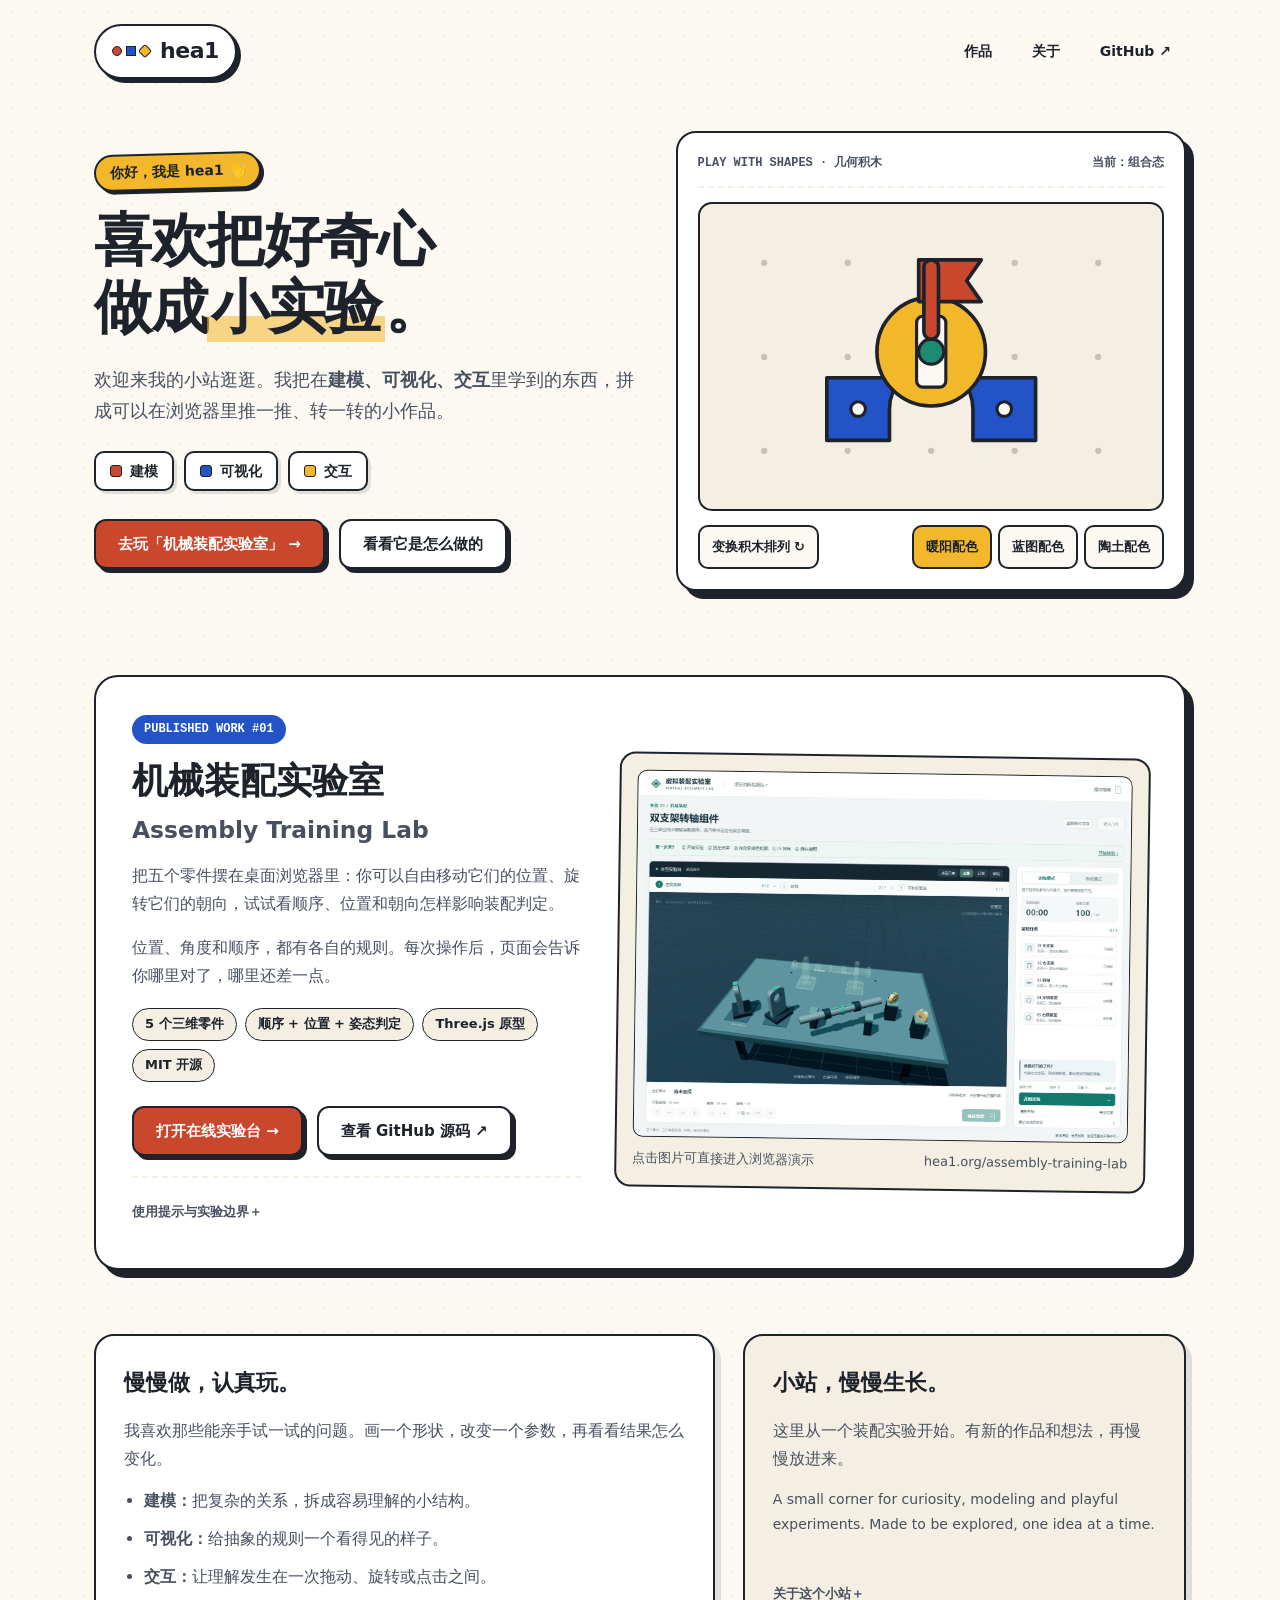
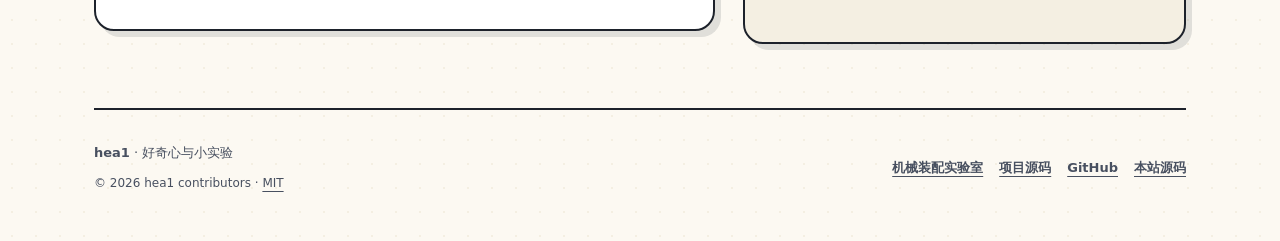
==== index.html @ 848330bf "Adopt selected creator-style personal homepage" ====
<!doctype html>
<html lang="zh-CN">
<head>
  <meta charset="utf-8">
  <meta name="viewport" content="width=device-width, initial-scale=1">
  <title>hea1 · 好奇心与小实验</title>
  <meta name="description" content="你好，我是 hea1。喜欢把好奇心做成小实验。关于建模、可视化与交互的个人主页。">
  <link rel="canonical" href="https://hea1.org/">
  <link rel="icon" href="./favicon.svg" type="image/svg+xml">
  <meta name="theme-color" content="#fcf9f2">
  <meta name="referrer" content="strict-origin-when-cross-origin">
  <meta property="og:type" content="website">
  <meta property="og:locale" content="zh_CN">
  <meta property="og:site_name" content="hea1">
  <meta property="og:title" content="hea1 · 好奇心与小实验">
  <meta property="og:description" content="你好，我是 hea1。把关于建模、可视化与交互的好奇，做成可以动手玩的小实验。">
  <meta property="og:url" content="https://hea1.org/">
  <meta property="og:image" content="https://hea1.org/assets/share.png">
  <meta property="og:image:width" content="1200">
  <meta property="og:image:height" content="630">
  <meta property="og:image:alt" content="hea1个人主页：好奇心与小实验，配彩色几何积木图形">
  <meta name="twitter:card" content="summary_large_image">
  <link rel="stylesheet" href="./styles.css">
</head>
<body data-palette="warm" id="top">
  <a class="skip-link" href="#main-content">跳至主要内容</a>

<div class="canvas-wrap">
    <header class="play-header">
      <a href="#top" class="logo-pill" aria-label="hea1，返回顶部">
        <span class="logo-shapes" aria-hidden="true">
          <span class="shape-dot"></span>
          <span class="shape-sq"></span>
          <span class="shape-tri"></span>
        </span>
        <span>hea1</span>
      </a>
      <nav class="play-nav" aria-label="主导航">
        <a href="#projects">作品</a>
        <a href="#about">关于</a>
        <a href="https://github.com/TH0RGOODMAN" rel="noopener">GitHub ↗</a>
      </nav>
    </header>

    <main id="main-content">
      <section class="hero-studio" aria-labelledby="hero-heading">
        <div class="hero-pitch">
          <span class="greeting-sticker">你好，我是 hea1 <span aria-hidden="true">👋</span></span>
          <h1 id="hero-heading">
            喜欢把好奇心<br>
            做成<span class="underline-wave">小实验</span>。
          </h1>
          <p>
            欢迎来我的小站逛逛。我把在<strong>建模、可视化、交互</strong>里学到的东西，拼成可以在浏览器里推一推、转一转的小作品。
          </p>

          <div class="pillar-tags" aria-label="关注的三个方向">
            <span class="pillar-tag">
              <span class="pillar-swatch" style="background: var(--coral);"></span>建模
            </span>
            <span class="pillar-tag">
              <span class="pillar-swatch" style="background: var(--cobalt);"></span>可视化
            </span>
            <span class="pillar-tag">
              <span class="pillar-swatch" style="background: var(--sun);"></span>交互
            </span>
          </div>

          <div class="cta-group">
            <a class="btn-play" href="https://hea1.org/assembly-training-lab/" rel="noopener">去玩「机械装配实验室」 →</a>
            <a class="btn-play secondary" href="#projects">看看它是怎么做的</a>
          </div>
        </div>
        <div class="toyboard" id="geo-toyboard" data-pose="assembled">
          <div class="toyboard-header">
            <span class="toyboard-title">PLAY WITH SHAPES · 几何积木</span>
            <span class="toyboard-title" id="pose-caption" role="status" aria-live="polite" aria-atomic="true">当前：组合态</span>
          </div>

          <div class="toyboard-stage">
            <svg viewBox="0 0 420 270" role="img" aria-labelledby="toy-title toy-desc">
              <title id="toy-title">hea1 几何造物积木插画</title>
              <desc id="toy-desc">由拱形底座、圆盘和定位销组成的彩色几何插画。下方控件可切换排列与配色。</desc>
              <g fill="#c9c2b2">
                <circle cx="50" cy="45" r="3"/><circle cx="130" cy="45" r="3"/><circle cx="210" cy="45" r="3"/><circle cx="290" cy="45" r="3"/><circle cx="370" cy="45" r="3"/>
                <circle cx="50" cy="135" r="3"/><circle cx="130" cy="135" r="3"/><circle cx="290" cy="135" r="3"/><circle cx="370" cy="135" r="3"/>
                <circle cx="50" cy="225" r="3"/><circle cx="130" cy="225" r="3"/><circle cx="210" cy="225" r="3"/><circle cx="290" cy="225" r="3"/><circle cx="370" cy="225" r="3"/>
              </g>
              <g id="piece-arch" class="geo-piece">
                <path d="M110 155 H310 V215 H250 V185 A40 40 0 0 0 170 185 V215 H110 Z" class="base-fill outline" stroke="#1d222b" stroke-width="3.5" stroke-linejoin="round"/>
                <circle cx="140" cy="185" r="7" class="paper-fill outline" stroke="#1d222b" stroke-width="3"/>
                <circle cx="280" cy="185" r="7" class="paper-fill outline" stroke="#1d222b" stroke-width="3"/>
              </g>
              <g id="piece-rotor" class="geo-piece">
                <circle cx="210" cy="130" r="52" class="wheel-fill outline" stroke="#1d222b" stroke-width="3.5"/>
                <rect x="196" y="96" width="28" height="68" rx="6" class="paper-fill outline" stroke="#1d222b" stroke-width="3"/>
                <circle cx="210" cy="130" r="12" class="teal-fill outline" stroke="#1d222b" stroke-width="3"/>
              </g>
              <g id="piece-pin" class="geo-piece">
                <path d="M198 42 H258 L244 62 L258 82 H198 Z" class="pin-fill outline" stroke="#1d222b" stroke-width="3.5" stroke-linejoin="round"/>
                <rect x="203" y="42" width="14" height="76" rx="7" class="pin-fill outline" stroke="#1d222b" stroke-width="3.5"/>
              </g>
            </svg>
          </div>

          <div class="toyboard-controls" hidden>
            <div class="control-group" role="group" aria-label="积木排列控制">
              <button type="button" class="toy-btn" id="btn-pose" aria-controls="geo-toyboard" aria-describedby="pose-caption">
                变换积木排列 ↻
              </button>
            </div>
            <div class="control-group" role="group" aria-label="页面配色切换">
              <button type="button" class="toy-btn palette-btn" data-theme="warm" aria-pressed="true">暖阳配色</button>
              <button type="button" class="toy-btn palette-btn" data-theme="blueprint" aria-pressed="false">蓝图配色</button>
              <button type="button" class="toy-btn palette-btn" data-theme="terracotta" aria-pressed="false">陶土配色</button>
            </div>
          </div>
        </div>
      </section>

      <section id="projects" aria-labelledby="work-title">
        <article class="project-showcase">
          <div class="project-copy">
            <span class="badge-num">PUBLISHED WORK #01</span>
            <h2 id="work-title">机械装配实验室<br><span class="project-en">Assembly Training Lab</span></h2>
            <p>
              把五个零件摆在桌面浏览器里：你可以自由移动它们的位置、旋转它们的朝向，试试看顺序、位置和朝向怎样影响装配判定。
            </p>
            <p>
              位置、角度和顺序，都有各自的规则。每次操作后，页面会告诉你哪里对了，哪里还差一点。
            </p>

            <div class="step-pills" aria-label="作品特点">
              <span>5 个三维零件</span>
              <span>顺序 + 位置 + 姿态判定</span>
              <span>Three.js 原型</span>
              <span>MIT 开源</span>
            </div>

            <div class="cta-group">
              <a class="btn-play" href="https://hea1.org/assembly-training-lab/" rel="noopener">打开在线实验台 →</a>
              <a class="btn-play secondary" href="https://github.com/TH0RGOODMAN/assembly-training-lab" rel="noopener">查看 GitHub 源码 ↗</a>
            </div>

            <details class="honest-drawer">
              <summary>使用提示与实验边界</summary>
              <p>
                AI 辅助开发的教学原型，推荐电脑体验。WebXR 为实验性入口，真实头显和学习效果尚未验证。<a href="/assembly-training-lab/about.html">查看完整说明与验证范围 ↗</a>
              </p>
            </details>
          </div>

          <figure class="project-shot">
            <a href="https://hea1.org/assembly-training-lab/" aria-label="打开机械装配实验室在线演示">
              <img src="./assets/assembly.jpg" width="1425" height="1054" loading="lazy" decoding="async" alt="机械装配实验室画面：包含支架、转轴、锁紧盖等五个零件的三维操作台与右侧步骤提示面板">
            </a>
            <figcaption>
              <span>点击图片可直接进入浏览器演示</span>
              <span>hea1.org/assembly-training-lab</span>
            </figcaption>
          </figure>
        </article>
      </section>

      <section id="about" class="story-row" aria-labelledby="curiosity-title">
        <div class="story-card">
          <h2 id="curiosity-title">慢慢做，认真玩。</h2>
          <p class="story-intro">我喜欢那些能亲手试一试的问题。画一个形状，改变一个参数，再看看结果怎么变化。</p>
          <ul class="play-list">
            <li><strong>建模：</strong>把复杂的关系，拆成容易理解的小结构。</li>
            <li><strong>可视化：</strong>给抽象的规则一个看得见的样子。</li>
            <li><strong>交互：</strong>让理解发生在一次拖动、旋转或点击之间。</li>
          </ul>
        </div>
        <div class="story-card tilted">
          <h2>小站，慢慢生长。</h2>
          <p class="story-intro">这里从一个装配实验开始。有新的作品和想法，再慢慢放进来。</p>
          <p class="english" lang="en">A small corner for curiosity, modeling and playful experiments. Made to be explored, one idea at a time.</p>
          <details class="honest-drawer">
            <summary>关于这个小站</summary>
            <p>页面不设置登录、表单或分析埋点，配色选择只在当前页面生效。托管平台可能保留常规访问日志。</p>
            <p>视觉方向由 Gemini 4 Argon 协助设计，页面实现与验证由 Codex 协助完成。项目里的开发方式与验证范围另有说明。</p>
          </details>
        </div>
      </section>
    </main>

    <footer class="play-footer">
      <div>
        <strong>hea1</strong> · 好奇心与小实验 <div class="license-note">© 2026 hea1 contributors · <a href="./LICENSE">MIT</a></div>
      </div>
      <div class="play-footer-links">
        <a href="https://hea1.org/assembly-training-lab/" rel="noopener">机械装配实验室</a>
        <a href="https://github.com/TH0RGOODMAN/assembly-training-lab" rel="noopener">项目源码</a>
        <a href="https://github.com/TH0RGOODMAN" rel="noopener">GitHub</a>
        <a href="https://github.com/TH0RGOODMAN/th0rgoodman.github.io" rel="noopener">本站源码</a>
      </div>
    </footer>
  </div>

  <script src="./site.js" defer></script>
</body>
</html>
---- styles.css ----
:root {
      color-scheme: light;
      --ivory: #fcf9f2;
      --card: #ffffff;
      --cream-soft: #f4efe2;
      --ink: #1d222b;
      --ink-sec: #485060;
      --ink-muted: #6e7787;
      --coral: #c9472d;
      --cobalt: #2353c6;
      --sun: #f3b72b;
      --teal: #1d8a72;
      --border: #1d222b;
      --shadow-color: rgba(29, 34, 43, 0.12);
      --sans: system-ui, -apple-system, "PingFang SC", "Microsoft YaHei", sans-serif;
      --mono: ui-monospace, "SFMono-Regular", Menlo, Consolas, monospace;
    }

    body[data-palette="blueprint"] {
      --ivory: #f3f7fc;
      --cream-soft: #e4edf8;
      --coral: #2353c6;
      --cobalt: #0d7a68;
      --sun: #e57a3c;
    }

    body[data-palette="terracotta"] {
      --ivory: #fbf5ee;
      --cream-soft: #f1e5d6;
      --coral: #c84b31;
      --cobalt: #2d4263;
      --sun: #d99b26;
    }

    * {
      box-sizing: border-box;
    }

    html {
      scroll-behavior: smooth;
      background: var(--ivory);
      color: var(--ink);
    }

    body {
      margin: 0;
      font-family: var(--sans);
      background-color: var(--ivory);
      background-image: radial-gradient(var(--cream-soft) 1.5px, transparent 1.5px);
      background-size: 24px 24px;
      color: var(--ink);
      line-height: 1.75;
      transition: background-color 0.25s ease;
    }

    a {
      color: inherit;
      text-underline-offset: 4px;
    }

    :focus-visible {
      outline: 3px solid var(--cobalt);
      outline-offset: 3px;
    }

    .skip-link {
      position: absolute;
      top: -100px;
      left: 16px;
      background: var(--ink);
      color: var(--ivory);
      padding: 10px 16px;
      z-index: 100;
      text-decoration: none;
      border-radius: 8px;
    }

    .skip-link:focus {
      top: 16px;
    }

    .canvas-wrap {
      max-width: 1140px;
      margin: 0 auto;
      padding: 0 24px;
    }

    /* Header */
    .play-header {
      padding: 24px 0;
      display: flex;
      flex-wrap: wrap;
      align-items: center;
      justify-content: space-between;
      gap: 16px;
    }

    .logo-pill {
      display: inline-flex;
      align-items: center;
      gap: 10px;
      text-decoration: none;
      background: var(--card);
      border: 2px solid var(--border);
      box-shadow: 4px 4px 0 var(--border);
      padding: 6px 16px;
      border-radius: 999px;
      font-weight: 800;
      font-size: 22px;
      letter-spacing: -0.02em;
    }

    .logo-shapes {
      display: inline-flex;
      gap: 4px;
      align-items: center;
    }

    .shape-dot {
      width: 10px;
      height: 10px;
      border-radius: 50%;
      background: var(--coral);
      border: 1.5px solid var(--border);
    }

    .shape-sq {
      width: 10px;
      height: 10px;
      background: var(--cobalt);
      border: 1.5px solid var(--border);
    }

    .shape-tri {
      width: 10px;
      height: 10px;
      background: var(--sun);
      border: 1.5px solid var(--border);
      border-radius: 2px;
      transform: rotate(45deg);
    }

    .play-nav {
      display: flex;
      flex-wrap: wrap;
      gap: 10px;
      align-items: center;
    }

    .play-nav a {
      display: inline-flex;
      align-items: center;
      min-height: 42px;
      padding: 6px 14px;
      text-decoration: none;
      font-weight: 600;
      font-size: 14px;
      border-radius: 999px;
      border: 1.5px solid transparent;
    }

    .play-nav a:hover {
      background: var(--card);
      border-color: var(--border);
    }

    /* Hero Section — Asymmetric Studio Collage */
    .hero-studio {
      display: grid;
      grid-template-columns: 6.2fr 5.8fr;
      gap: 36px;
      padding: 28px 0 60px;
      align-items: center;
    }

    .greeting-sticker {
      display: inline-block;
      background: var(--sun);
      border: 2px solid var(--border);
      box-shadow: 3px 3px 0 var(--border);
      padding: 4px 14px;
      border-radius: 999px;
      font-weight: 700;
      font-size: 14px;
      margin-bottom: 18px;
      transform: rotate(-1.5deg);
    }

    .hero-pitch h1 {
      font-size: clamp(34px, 5vw, 58px);
      line-height: 1.16;
      letter-spacing: -0.025em;
      margin: 0 0 22px;
      font-weight: 800;
    }

    .hero-pitch h1 .underline-wave {
      display: inline-block;
      background: linear-gradient(transparent 62%, rgba(243, 183, 43, 0.55) 62%);
      padding: 0 4px;
    }

    .hero-pitch p {
      font-size: 18px;
      color: var(--ink-sec);
      margin: 0 0 24px;
      max-width: 32em;
    }

    .pillar-tags {
      display: flex;
      flex-wrap: wrap;
      gap: 10px;
      margin-bottom: 28px;
    }

    .pillar-tag {
      display: inline-flex;
      align-items: center;
      gap: 8px;
      padding: 6px 14px;
      background: var(--card);
      border: 2px solid var(--border);
      border-radius: 10px;
      font-weight: 700;
      font-size: 14px;
      box-shadow: 3px 3px 0 var(--shadow-color);
    }

    .pillar-swatch {
      width: 12px;
      height: 12px;
      border-radius: 3px;
      border: 1.5px solid var(--border);
    }

    .cta-group {
      display: flex;
      flex-wrap: wrap;
      gap: 14px;
    }

    .btn-play {
      display: inline-flex;
      align-items: center;
      justify-content: center;
      min-height: 46px;
      padding: 10px 22px;
      font-weight: 700;
      font-size: 15px;
      text-decoration: none;
      border-radius: 12px;
      border: 2px solid var(--border);
      background: var(--coral);
      color: #ffffff;
      box-shadow: 4px 4px 0 var(--border);
      transition: transform 0.15s ease, box-shadow 0.15s ease;
    }

    .btn-play:hover {
      transform: translate(-2px, -2px);
      box-shadow: 6px 6px 0 var(--border);
    }

    .btn-play.secondary {
      background: var(--card);
      color: var(--ink);
    }

    /* Interactive Toyboard Card */
    .toyboard {
      background: var(--card);
      border: 2px solid var(--border);
      border-radius: 20px;
      box-shadow: 8px 8px 0 var(--border);
      padding: 20px;
    }

    .toyboard-header {
      display: flex;
      flex-wrap: wrap;
      justify-content: space-between;
      align-items: center;
      gap: 10px;
      padding-bottom: 12px;
      border-bottom: 2px dashed var(--cream-soft);
      margin-bottom: 14px;
    }

    .toyboard-title {
      font-family: var(--mono);
      font-size: 12px;
      font-weight: 700;
      color: var(--ink-sec);
    }

    .toyboard-stage {
      background: var(--cream-soft);
      border: 2px solid var(--border);
      border-radius: 14px;
      padding: 12px;
    }

    .toyboard-stage svg {
      width: 100%;
      height: auto;
      display: block;
    }

    .geo-piece {
      transition: transform 0.5s cubic-bezier(0.34, 1.56, 0.64, 1);
      transform-box: view-box;
      transform-origin: 210px 140px;
    }

    /* Arrangement States for SVG Blocks */
    .toyboard[data-pose="exploded"] #piece-arch {
      transform: translate(-28px, 18px) rotate(-10deg);
    }
    .toyboard[data-pose="exploded"] #piece-rotor {
      transform: translate(0px, -24px) rotate(35deg);
    }
    .toyboard[data-pose="exploded"] #piece-pin {
      transform: translate(34px, -16px) rotate(14deg);
    }

    .toyboard[data-pose="stacked"] #piece-arch {
      transform: translate(12px, 6px) rotate(4deg);
    }
    .toyboard[data-pose="stacked"] #piece-rotor {
      transform: translate(-18px, -10px) rotate(-20deg);
    }
    .toyboard[data-pose="stacked"] #piece-pin {
      transform: translate(6px, 22px) rotate(-8deg);
    }

    .toyboard-controls {
      margin-top: 14px;
      display: flex;
      flex-wrap: wrap;
      justify-content: space-between;
      align-items: center;
      gap: 10px;
    }

    .control-group {
      display: flex;
      flex-wrap: wrap;
      gap: 6px;
      align-items: center;
    }

    .toy-btn {
      min-height: 40px;
      padding: 6px 12px;
      font-family: var(--sans);
      font-size: 13px;
      font-weight: 700;
      border-radius: 10px;
      border: 2px solid var(--border);
      background: var(--ivory);
      color: var(--ink);
      cursor: pointer;
    }

    .toy-btn[aria-pressed="true"],
    .toy-btn:hover {
      background: var(--sun);
    }

    /* Project Showcase — Staggered Magazine Poster */
    .project-showcase {
      margin: 24px 0 64px;
      background: var(--card);
      border: 2px solid var(--border);
      border-radius: 24px;
      box-shadow: 8px 8px 0 var(--border);
      padding: 36px;
      display: grid;
      grid-template-columns: 5.5fr 6.5fr;
      gap: 36px;
      align-items: center;
    }

    .badge-num {
      display: inline-block;
      background: var(--cobalt);
      color: #ffffff;
      font-family: var(--mono);
      font-size: 12px;
      font-weight: 700;
      padding: 4px 12px;
      border-radius: 999px;
      margin-bottom: 14px;
    }

    .project-copy h2 {
      font-size: clamp(26px, 3.4vw, 36px);
      margin: 0 0 14px;
      line-height: 1.25;
    }

    .project-copy p {
      color: var(--ink-sec);
      font-size: 16px;
      margin: 0 0 16px;
    }

    .step-pills {
      display: flex;
      flex-wrap: wrap;
      gap: 8px;
      margin: 18px 0 24px;
    }

    .step-pills span {
      font-size: 13px;
      font-weight: 600;
      background: var(--cream-soft);
      border: 1.5px solid var(--border);
      padding: 4px 12px;
      border-radius: 999px;
    }

    .project-shot {
      margin: 0;
      background: var(--cream-soft);
      border: 2px solid var(--border);
      border-radius: 16px;
      padding: 16px;
      transform: rotate(0.8deg);
    }

    .project-shot img {
      display: block;
      width: 100%;
      height: auto;
      border-radius: 10px;
      border: 1.5px solid var(--border);
    }

    .project-shot figcaption {
      margin-top: 10px;
      font-size: 13px;
      color: var(--ink-sec);
      display: flex;
      flex-wrap: wrap;
      justify-content: space-between;
      gap: 8px;
    }

    .honest-drawer {
      margin-top: 20px;
      padding-top: 14px;
      border-top: 2px dashed var(--cream-soft);
      font-size: 13px;
      color: var(--ink-sec);
    }

    .honest-drawer summary {
      cursor: pointer;
      font-weight: 600;
      color: var(--ink-sec);
      min-height: 40px;
      display: inline-flex;
      align-items: center;
    }

    /* Exploratory & About Section */
    .story-row {
      display: grid;
      grid-template-columns: 7fr 5fr;
      gap: 28px;
      margin-bottom: 64px;
      align-items: start;
    }

    .story-card {
      background: var(--card);
      border: 2px solid var(--border);
      border-radius: 20px;
      padding: 28px;
      box-shadow: 6px 6px 0 var(--shadow-color);
    }

    .story-card.tilted {
      background: var(--cream-soft);
    }

    .story-card h2 {
      margin: 0 0 14px;
      font-size: 22px;
      display: flex;
      flex-wrap: wrap;
      align-items: center;
      justify-content: space-between;
      gap: 8px;
    }

    .exploratory-pill {
      font-family: var(--mono);
      font-size: 11px;
      background: var(--sun);
      border: 1.5px solid var(--border);
      padding: 3px 10px;
      border-radius: 999px;
    }

    .play-list {
      margin: 14px 0 0;
      padding-left: 20px;
      color: var(--ink-sec);
    }

    .play-list li {
      margin-bottom: 10px;
    }

    /* Footer */
    .play-footer {
      border-top: 2px solid var(--border);
      padding: 32px 0 48px;
      font-size: 13px;
      color: var(--ink-sec);
      display: flex;
      flex-wrap: wrap;
      justify-content: space-between;
      align-items: center;
      gap: 16px;
    }

    .play-footer-links {
      display: flex;
      flex-wrap: wrap;
      gap: 16px;
      font-weight: 600;
    }

    .play-footer-links a {
      min-height: 40px;
      display: inline-flex;
      align-items: center;
    }

    @media (max-width: 920px) {
      .hero-studio,
      .project-showcase,
      .story-row {
        grid-template-columns: 1fr;
      }

      .project-shot {
        transform: none;
      }
    }

    @media (max-width: 480px) {
      .canvas-wrap {
        padding-left: 16px;
        padding-right: 16px;
      }

      .project-showcase,
      .story-card,
      .toyboard {
        padding: 18px;
      }
    }

    @media (prefers-reduced-motion: reduce) {
      html {
        scroll-behavior: auto;
      }
      *, *::before, *::after {
        transition-duration: 0.01ms !important;
      }
    }


/* Personal homepage, production refinements. */
[hidden] { display: none !important; }
section[id], main[id] { scroll-margin-top: 24px; }
.hero-studio > *, .project-showcase > *, .story-row > * { min-width: 0; }
.canvas-wrap { overflow-wrap: break-word; }
.toyboard-hint { margin: 10px 0 0; color: var(--ink-sec); font-size: 12px; }
.story-intro { margin: 0; color: var(--ink-sec); }
.story-card .english { font-size: 14px; line-height: 1.85; color: var(--ink-sec); }
.project-en { font-size: .65em; font-weight: 600; color: var(--ink-sec); }
.license-note { font-size: 12px; margin-top: 8px; }
.toyboard-stage .base-fill { fill: var(--cobalt); }
.toyboard-stage .wheel-fill { fill: var(--sun); }
.toyboard-stage .pin-fill { fill: var(--coral); }
.toyboard-stage .paper-fill { fill: var(--ivory); }
.toyboard-stage .teal-fill { fill: var(--teal); }
.toyboard-stage .outline { stroke: var(--border); }
.toy-btn:focus-visible, .btn-play:focus-visible { outline-offset: 6px; }
.toy-btn { min-height: 44px; }
.toy-btn:active { transform: translateY(1px); }
summary::after { content: ' ＋'; }
details[open] summary::after { content: ' −'; }
@media (max-width: 600px) {
  .play-header { padding-top: 20px; padding-bottom: 16px; gap: 12px; }
  .play-nav { gap: 3px; }
  .play-nav a { font-size: 13px; padding: 7px 10px; min-height: 44px; }
  .hero-studio { padding-top: 22px; gap: 32px; }
  .hero-pitch p { font-size: 16px; }
  .toyboard-title { font-size: 11px; }
  .toyboard-controls { gap: 12px; }
  .control-group { gap: 6px; }
  .toy-btn { font-size: 12px; padding: 7px 10px; }
  .project-showcase { gap: 25px; }
  .project-shot figcaption { font-size: 12px; }
  .play-footer { padding-bottom: 30px; }
}
@media (max-width: 360px) {
  .logo-pill { font-size: 20px; padding: 5px 11px; }
  .play-nav a { padding: 7px 8px; }
  .hero-pitch h1 { font-size: 33px; }
  .btn-play { padding: 10px 14px; font-size: 14px; }
  .pillar-tag { padding: 5px 10px; font-size: 13px; }
}
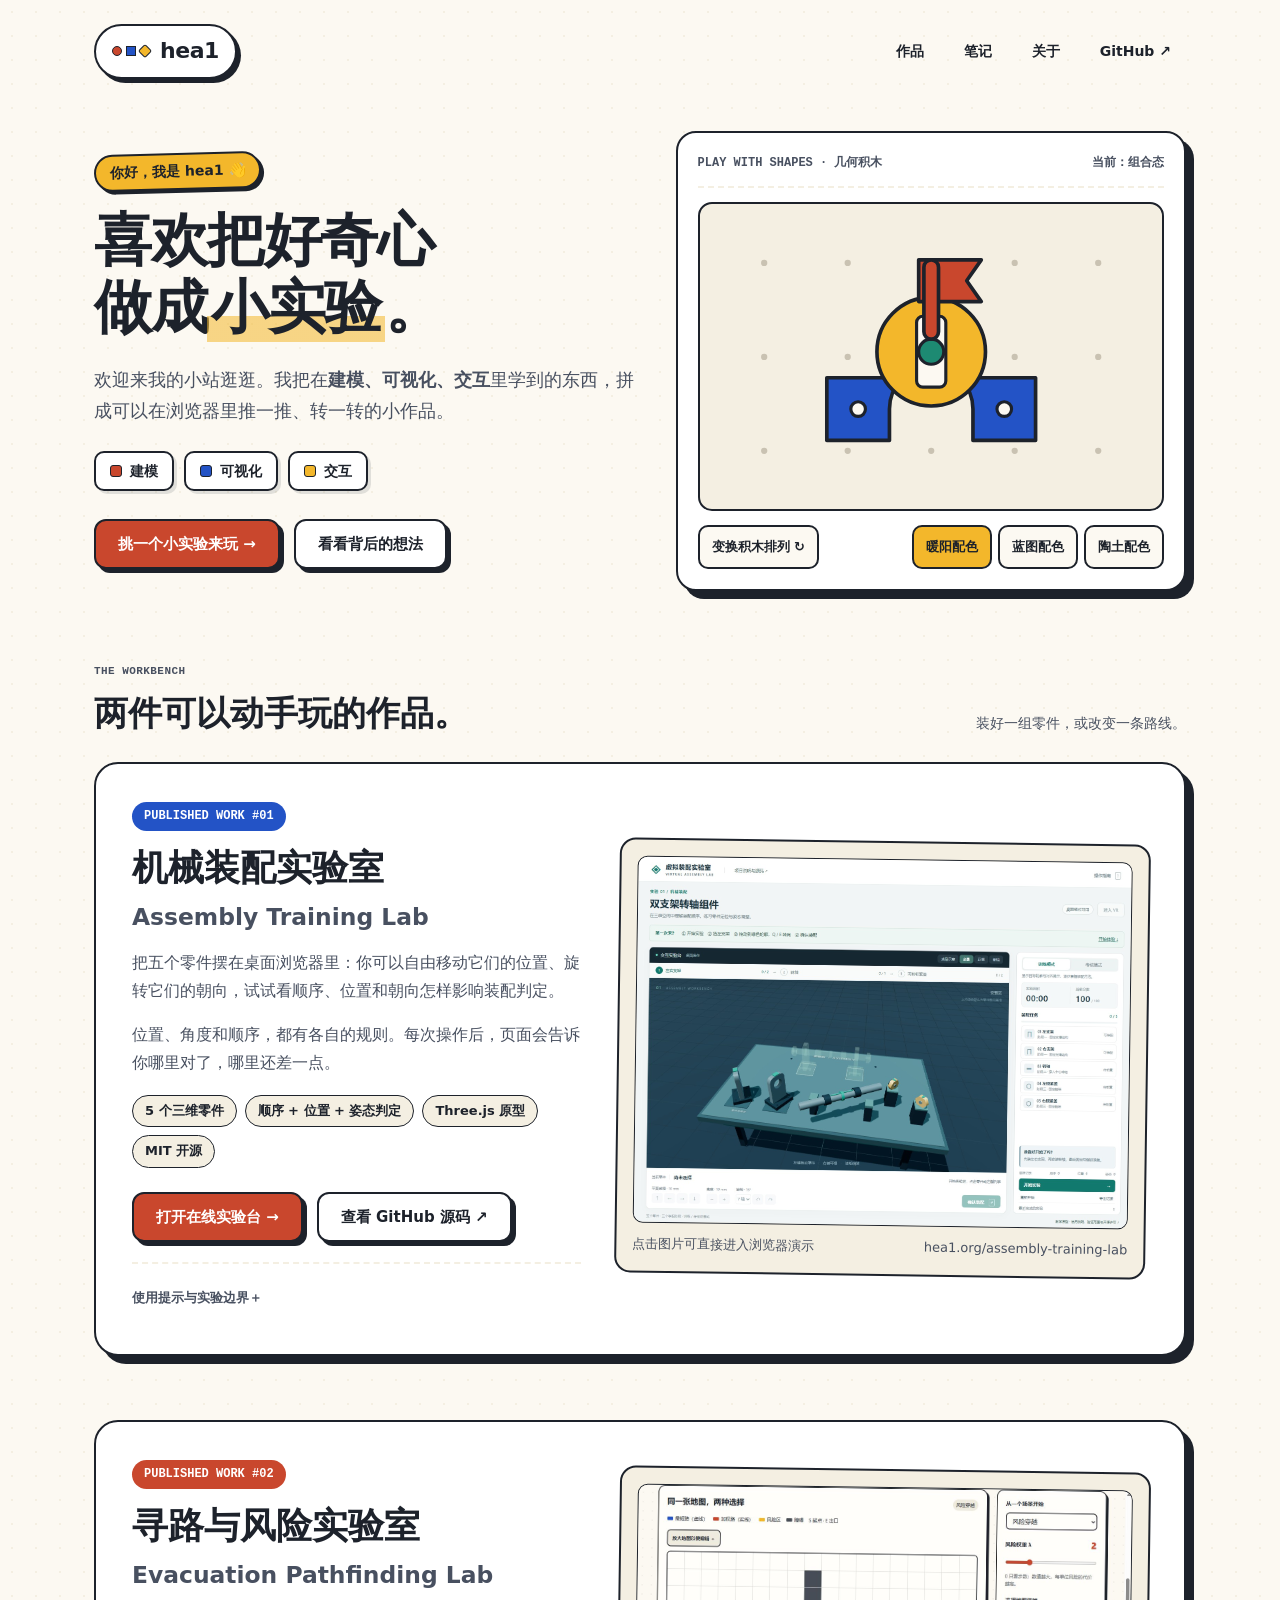
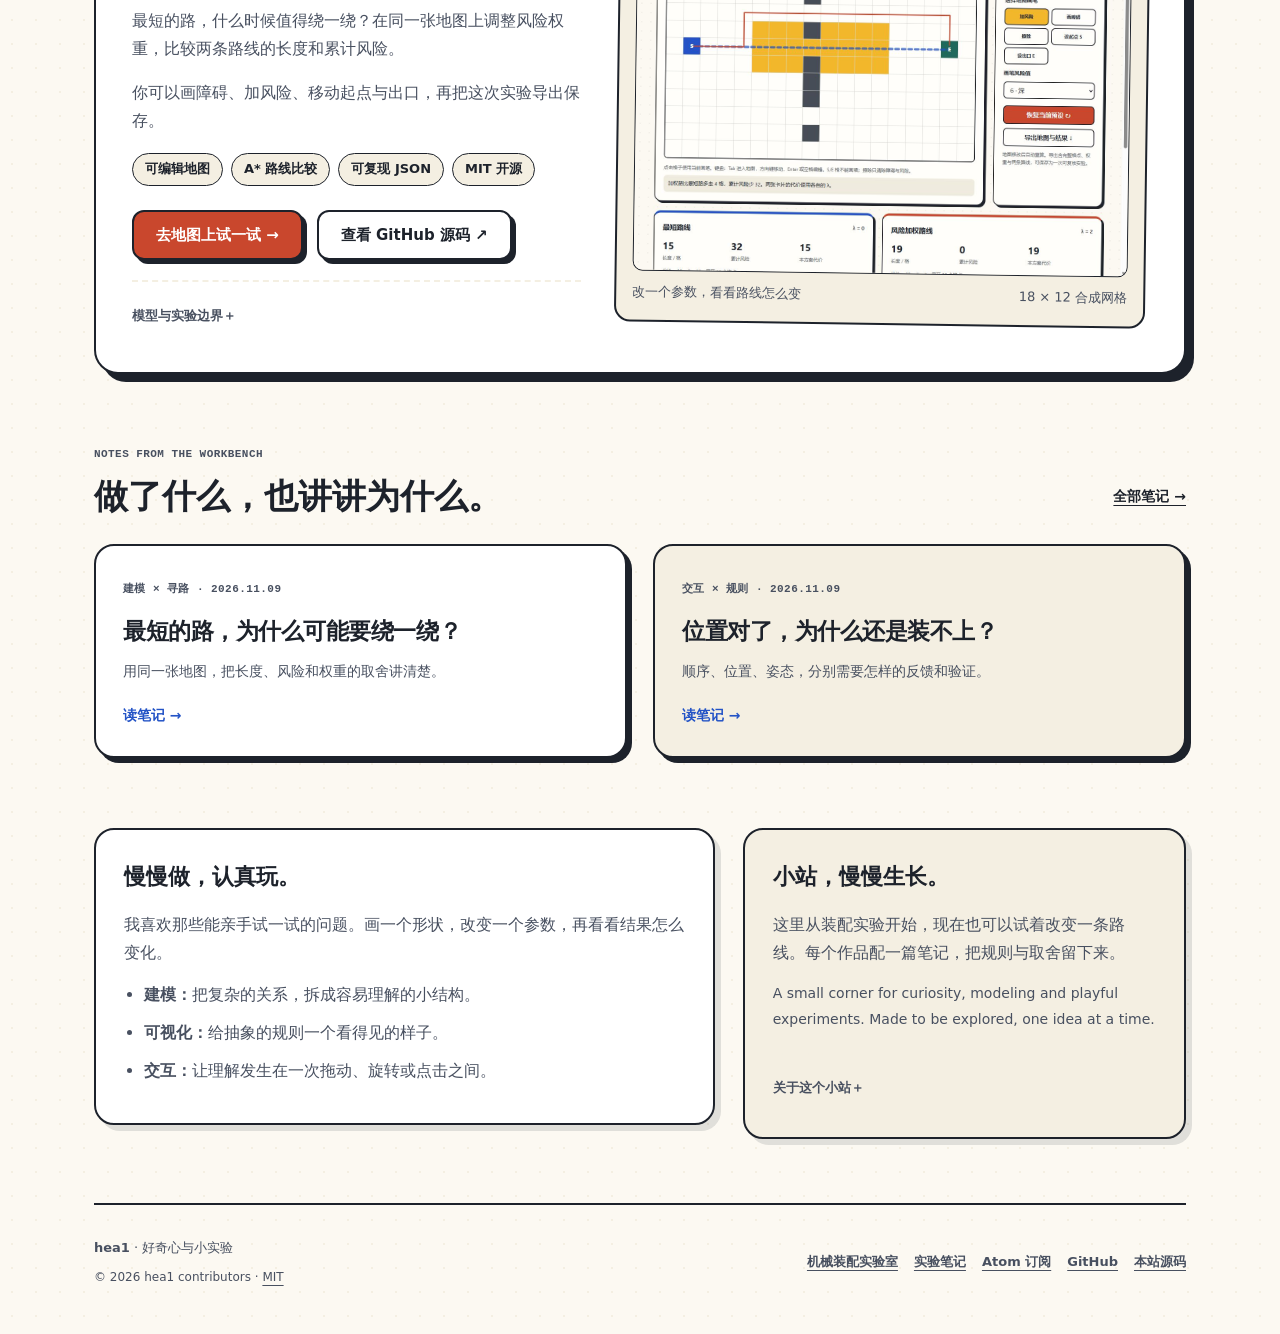
==== commit 46fb9906: "Add pathfinding project and experiment design notes" ====
--- a/index.html
+++ b/index.html
@@ -21,6 +21,7 @@
   <meta property="og:image:alt" content="hea1个人主页：好奇心与小实验，配彩色几何积木图形">
   <meta name="twitter:card" content="summary_large_image">
   <link rel="stylesheet" href="./styles.css">
+  <link rel="alternate" type="application/atom+xml" title="hea1 的实验笔记" href="./feed.xml">
 </head>
 <body data-palette="warm" id="top">
   <a class="skip-link" href="#main-content">跳至主要内容</a>
@@ -37,6 +38,7 @@
       </a>
       <nav class="play-nav" aria-label="主导航">
         <a href="#projects">作品</a>
+        <a href="#notes">笔记</a>
         <a href="#about">关于</a>
         <a href="https://github.com/TH0RGOODMAN" rel="noopener">GitHub ↗</a>
       </nav>
@@ -67,8 +69,8 @@
           </div>
 
           <div class="cta-group">
-            <a class="btn-play" href="https://hea1.org/assembly-training-lab/" rel="noopener">去玩「机械装配实验室」 →</a>
-            <a class="btn-play secondary" href="#projects">看看它是怎么做的</a>
+            <a class="btn-play" href="#projects">挑一个小实验来玩 →</a>
+            <a class="btn-play secondary" href="#notes">看看背后的想法</a>
           </div>
         </div>
         <div class="toyboard" id="geo-toyboard" data-pose="assembled">
@@ -118,7 +120,8 @@
         </div>
       </section>
 
-      <section id="projects" aria-labelledby="work-title">
+      <section id="projects" aria-labelledby="projects-title">
+        <div class="section-heading"><div><span class="section-eyebrow">THE WORKBENCH</span><h2 id="projects-title">两件可以动手玩的作品。</h2></div><p>装好一组零件，或改变一条路线。</p></div>
         <article class="project-showcase">
           <div class="project-copy">
             <span class="badge-num">PUBLISHED WORK #01</span>
@@ -160,7 +163,11 @@
             </figcaption>
           </figure>
         </article>
+
+        <article class="project-showcase route-project"><div class="project-copy"><span class="badge-num">PUBLISHED WORK #02</span><h2>寻路与风险实验室<br><span class="project-en">Evacuation Pathfinding Lab</span></h2><p>最短的路，什么时候值得绕一绕？在同一张地图上调整风险权重，比较两条路线的长度和累计风险。</p><p>你可以画障碍、加风险、移动起点与出口，再把这次实验导出保存。</p><div class="step-pills"><span>可编辑地图</span><span>A* 路线比较</span><span>可复现 JSON</span><span>MIT 开源</span></div><div class="cta-group"><a class="btn-play" href="./evacuation-pathfinding-lab/">去地图上试一试 →</a><a class="btn-play secondary" href="https://github.com/TH0RGOODMAN/evacuation-pathfinding-lab">查看 GitHub 源码 ↗</a></div><details class="honest-drawer"><summary>模型与实验边界</summary><p>AI 辅助新实现的静态教学示例，使用无量纲合成风险，不复现旧论文或指导真实疏散。<a href="./notes/shortest-and-risk/">读设计与验证说明 →</a></p></details></div><figure class="project-shot"><a href="./evacuation-pathfinding-lab/" aria-label="打开寻路与风险实验室"><img src="./assets/pathfinding.jpg" width="1280" height="1000" loading="lazy" decoding="async" alt="寻路实验的实际画面：蓝色虚线穿过风险区，红色实线绕行，右侧可调权重和编辑地图"></a><figcaption><span>改一个参数，看看路线怎么变</span><span>18 × 12 合成网格</span></figcaption></figure></article>
       </section>
+
+      <section id="notes" class="notes-section" aria-labelledby="notes-title"><div class="section-heading"><div><span class="section-eyebrow">NOTES FROM THE WORKBENCH</span><h2 id="notes-title">做了什么，也讲讲为什么。</h2></div><a class="text-link" href="./notes/">全部笔记 →</a></div><div class="notes-grid"><a class="note-card" href="./notes/shortest-and-risk/"><span class="note-topic">建模 × 寻路 · 2026.11.09</span><h2>最短的路，为什么可能要绕一绕？</h2><p>用同一张地图，把长度、风险和权重的取舍讲清楚。</p><span class="note-arrow">读笔记 →</span></a><a class="note-card" href="./notes/assembly-rules/"><span class="note-topic">交互 × 规则 · 2026.11.09</span><h2>位置对了，为什么还是装不上？</h2><p>顺序、位置、姿态，分别需要怎样的反馈和验证。</p><span class="note-arrow">读笔记 →</span></a></div></section>
 
       <section id="about" class="story-row" aria-labelledby="curiosity-title">
         <div class="story-card">
@@ -174,7 +181,7 @@
         </div>
         <div class="story-card tilted">
           <h2>小站，慢慢生长。</h2>
-          <p class="story-intro">这里从一个装配实验开始。有新的作品和想法，再慢慢放进来。</p>
+          <p class="story-intro">这里从装配实验开始，现在也可以试着改变一条路线。每个作品配一篇笔记，把规则与取舍留下来。</p>
           <p class="english" lang="en">A small corner for curiosity, modeling and playful experiments. Made to be explored, one idea at a time.</p>
           <details class="honest-drawer">
             <summary>关于这个小站</summary>
@@ -191,7 +198,8 @@
       </div>
       <div class="play-footer-links">
         <a href="https://hea1.org/assembly-training-lab/" rel="noopener">机械装配实验室</a>
-        <a href="https://github.com/TH0RGOODMAN/assembly-training-lab" rel="noopener">项目源码</a>
+        <a href="./notes/">实验笔记</a>
+        <a href="./feed.xml">Atom 订阅</a>
         <a href="https://github.com/TH0RGOODMAN" rel="noopener">GitHub</a>
         <a href="https://github.com/TH0RGOODMAN/th0rgoodman.github.io" rel="noopener">本站源码</a>
       </div>
--- a/styles.css
+++ b/styles.css
@@ -619,3 +619,4 @@
   .btn-play { padding: 10px 14px; font-size: 14px; }
   .pillar-tag { padding: 5px 10px; font-size: 13px; }
 }
+.section-heading{display:flex;justify-content:space-between;align-items:end;flex-wrap:wrap;gap:16px;margin:4px 0 26px}.section-heading h2{font-size:clamp(25px,3.2vw,34px);line-height:1.3;margin:8px 0 0}.section-heading p{font-size:14px;color:var(--ink-sec);margin:0}.section-eyebrow,.note-topic{font-family:var(--mono);font-size:11px;letter-spacing:.04em;color:var(--ink-sec);font-weight:700}.route-project .badge-num{background:var(--coral)}.text-link{font-weight:700;font-size:14px;min-height:44px;display:inline-flex;align-items:center}.notes-section{margin:0 0 70px}.notes-grid{display:grid;grid-template-columns:1fr 1fr;gap:26px;margin-bottom:28px}.note-card{display:block;background:var(--card);border:2px solid var(--border);border-radius:20px;padding:27px;box-shadow:5px 5px var(--border);text-decoration:none;transition:transform .15s}.note-card:hover{transform:translateY(-3px)}.note-card:nth-child(2){background:var(--cream-soft)}.note-card h2{font-size:23px;line-height:1.45;margin:14px 0 10px;letter-spacing:-.02em}.note-card p{font-size:14px;color:var(--ink-sec);margin:0 0 18px}.note-arrow{font-size:14px;font-weight:750;color:var(--cobalt)}.notes-intro{padding:42px 0 38px;max-width:700px}.notes-intro h1{font-size:clamp(34px,5vw,52px);line-height:1.2;margin:25px 0}.notes-intro p,.notes-provenance{color:var(--ink-sec);font-size:15px}.notes-provenance{margin:35px 0 55px;font-size:13px}.article-shell{max-width:800px;margin:0 auto 65px}.article-heading{padding:35px 0 28px;border-bottom:2px solid var(--border)}.article-heading h1{font-size:clamp(32px,4.4vw,46px);line-height:1.3;letter-spacing:-.035em;margin:24px 0 18px}.article-lead{font-size:18px;color:var(--ink-sec);margin:0 0 20px}.article-meta{font-size:12px;color:var(--ink-sec);margin:0}.article-body{padding:22px 0}.article-body>p{font-size:16px;line-height:1.95;margin:19px 0;color:var(--ink-sec)}.article-body h2{font-size:25px;line-height:1.4;margin:38px 0 16px}.article-body a:not(.btn-play){color:var(--cobalt)}.article-body figure{margin:28px 0;background:var(--card);border:2px solid var(--border);border-radius:16px;padding:15px}.article-body img{display:block;width:100%;height:auto;border-radius:8px;border:1px solid var(--border)}.article-body figcaption{font-size:12px;color:var(--ink-sec);margin-top:12px}.article-body pre{white-space:pre-wrap;overflow-wrap:anywhere;background:var(--cream-soft);border:2px solid var(--border);border-radius:14px;padding:21px;font-family:var(--mono);font-size:14px;line-height:1.9}.article-table{max-width:100%;overflow:auto}.article-table table{border-collapse:collapse;min-width:520px;width:100%;font-size:14px;margin:15px 0}.article-table th,.article-table td{padding:12px;text-align:left;border:1.5px solid var(--border)}.article-table th{background:var(--cream-soft)}.article-body ol{padding-left:24px;color:var(--ink-sec);font-size:15px;line-height:1.9}.article-body li{margin:10px 0}.article-end{margin-top:25px;padding:24px;border:2px solid var(--border);border-radius:16px;background:var(--cream-soft)}.article-end p{font-size:14px;color:var(--ink-sec)}.article-end a{font-weight:700;font-size:14px}.article-body .cta-group{margin-top:28px}@media(max-width:600px){.notes-grid{grid-template-columns:1fr;gap:20px}.note-card{padding:22px}.note-card h2{font-size:21px}.section-heading{align-items:start;margin-bottom:22px}.section-heading h2{font-size:27px}.notes-section{margin-bottom:45px}.article-heading{padding-top:26px}.article-lead{font-size:16px}.article-body>p{font-size:15px}.article-body h2{font-size:23px}.article-body figure{padding:10px}.article-body pre{padding:15px;font-size:12px}.notes-intro{padding-top:25px}}
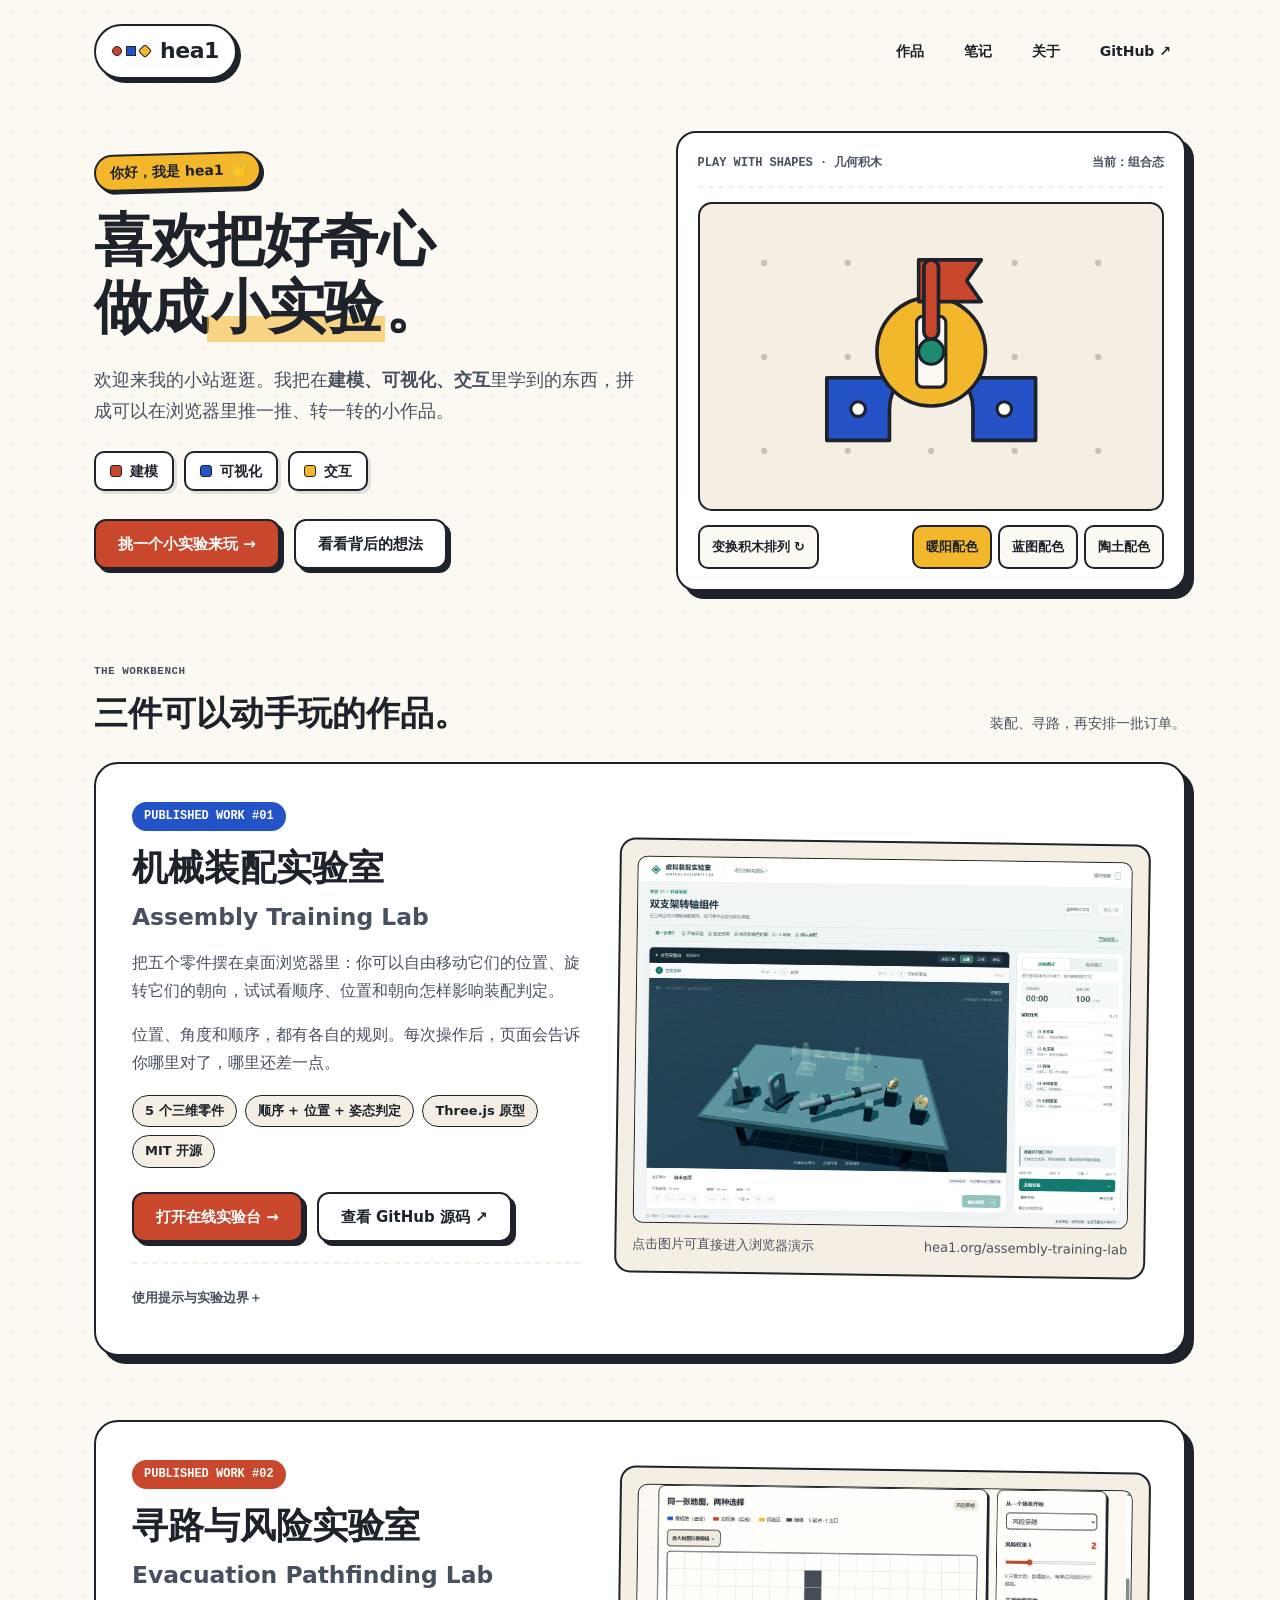
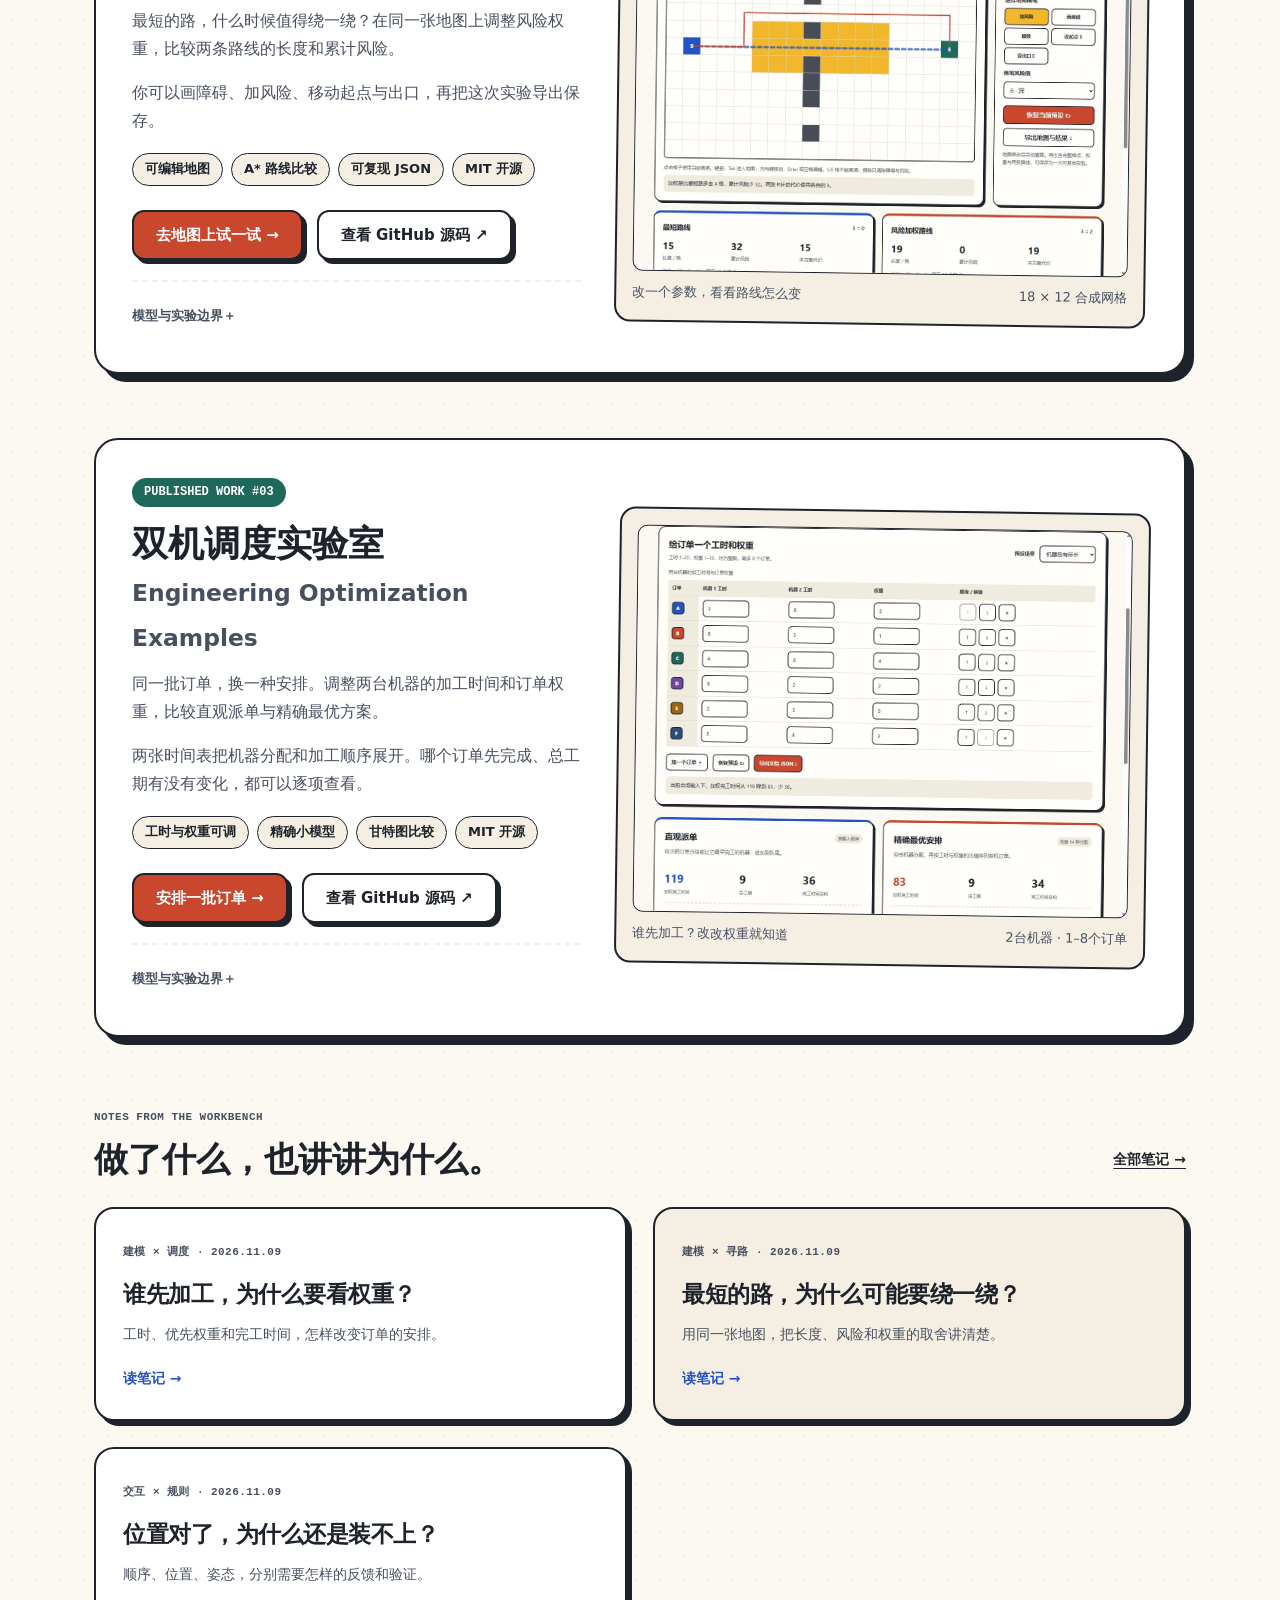
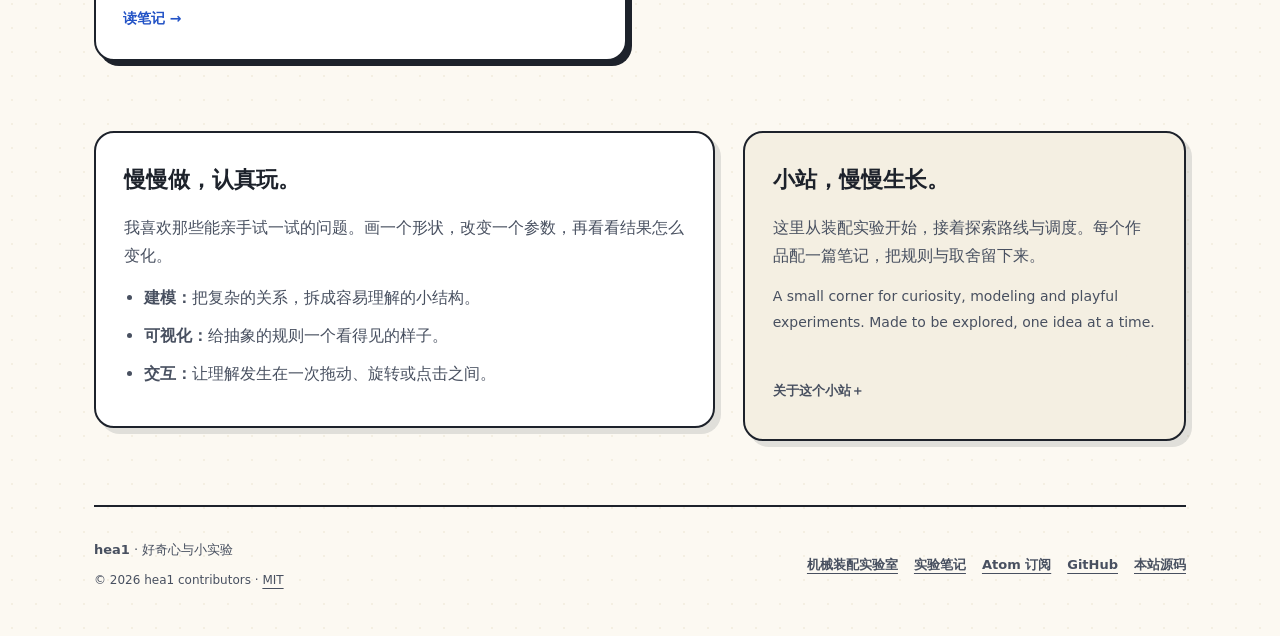
==== commit 3fa3e17a: "Add scheduling experiment and priority-model design note" ====
--- a/index.html
+++ b/index.html
@@ -121,7 +121,7 @@
       </section>
 
       <section id="projects" aria-labelledby="projects-title">
-        <div class="section-heading"><div><span class="section-eyebrow">THE WORKBENCH</span><h2 id="projects-title">两件可以动手玩的作品。</h2></div><p>装好一组零件，或改变一条路线。</p></div>
+        <div class="section-heading"><div><span class="section-eyebrow">THE WORKBENCH</span><h2 id="projects-title">三件可以动手玩的作品。</h2></div><p>装配、寻路，再安排一批订单。</p></div>
         <article class="project-showcase">
           <div class="project-copy">
             <span class="badge-num">PUBLISHED WORK #01</span>
@@ -165,9 +165,10 @@
         </article>
 
         <article class="project-showcase route-project"><div class="project-copy"><span class="badge-num">PUBLISHED WORK #02</span><h2>寻路与风险实验室<br><span class="project-en">Evacuation Pathfinding Lab</span></h2><p>最短的路，什么时候值得绕一绕？在同一张地图上调整风险权重，比较两条路线的长度和累计风险。</p><p>你可以画障碍、加风险、移动起点与出口，再把这次实验导出保存。</p><div class="step-pills"><span>可编辑地图</span><span>A* 路线比较</span><span>可复现 JSON</span><span>MIT 开源</span></div><div class="cta-group"><a class="btn-play" href="./evacuation-pathfinding-lab/">去地图上试一试 →</a><a class="btn-play secondary" href="https://github.com/TH0RGOODMAN/evacuation-pathfinding-lab">查看 GitHub 源码 ↗</a></div><details class="honest-drawer"><summary>模型与实验边界</summary><p>AI 辅助新实现的静态教学示例，使用无量纲合成风险，不复现旧论文或指导真实疏散。<a href="./notes/shortest-and-risk/">读设计与验证说明 →</a></p></details></div><figure class="project-shot"><a href="./evacuation-pathfinding-lab/" aria-label="打开寻路与风险实验室"><img src="./assets/pathfinding.jpg" width="1280" height="1000" loading="lazy" decoding="async" alt="寻路实验的实际画面：蓝色虚线穿过风险区，红色实线绕行，右侧可调权重和编辑地图"></a><figcaption><span>改一个参数，看看路线怎么变</span><span>18 × 12 合成网格</span></figcaption></figure></article>
+<article class="project-showcase scheduling-project"><div class="project-copy"><span class="badge-num">PUBLISHED WORK #03</span><h2>双机调度实验室<br><span class="project-en">Engineering Optimization Examples</span></h2><p>同一批订单，换一种安排。调整两台机器的加工时间和订单权重，比较直观派单与精确最优方案。</p><p>两张时间表把机器分配和加工顺序展开。哪个订单先完成、总工期有没有变化，都可以逐项查看。</p><div class="step-pills"><span>工时与权重可调</span><span>精确小模型</span><span>甘特图比较</span><span>MIT 开源</span></div><div class="cta-group"><a class="btn-play" href="./engineering-optimization-examples/">安排一批订单 →</a><a class="btn-play secondary" href="https://github.com/TH0RGOODMAN/engineering-optimization-examples">查看 GitHub 源码 ↗</a></div><details class="honest-drawer"><summary>模型与实验边界</summary><p>AI辅助新造合成例子，限定2台机器、最多8个订单、同时可用且不能中断；优化加权完工时间，不保证总工期下降。<a href="./notes/scheduling-priorities/">读推导与验证 →</a></p></details></div><figure class="project-shot"><a href="./engineering-optimization-examples/" aria-label="打开双机调度实验室"><img src="./assets/scheduling.jpg" width="1280" height="1000" loading="lazy" decoding="async" alt="双机调度的实际界面：订单工时与权重表，以及直观派单和精确最优方案的两张甘特图"></a><figcaption><span>谁先加工？改改权重就知道</span><span>2台机器 · 1–8个订单</span></figcaption></figure></article>
       </section>
 
-      <section id="notes" class="notes-section" aria-labelledby="notes-title"><div class="section-heading"><div><span class="section-eyebrow">NOTES FROM THE WORKBENCH</span><h2 id="notes-title">做了什么，也讲讲为什么。</h2></div><a class="text-link" href="./notes/">全部笔记 →</a></div><div class="notes-grid"><a class="note-card" href="./notes/shortest-and-risk/"><span class="note-topic">建模 × 寻路 · 2026.11.09</span><h2>最短的路，为什么可能要绕一绕？</h2><p>用同一张地图，把长度、风险和权重的取舍讲清楚。</p><span class="note-arrow">读笔记 →</span></a><a class="note-card" href="./notes/assembly-rules/"><span class="note-topic">交互 × 规则 · 2026.11.09</span><h2>位置对了，为什么还是装不上？</h2><p>顺序、位置、姿态，分别需要怎样的反馈和验证。</p><span class="note-arrow">读笔记 →</span></a></div></section>
+      <section id="notes" class="notes-section" aria-labelledby="notes-title"><div class="section-heading"><div><span class="section-eyebrow">NOTES FROM THE WORKBENCH</span><h2 id="notes-title">做了什么，也讲讲为什么。</h2></div><a class="text-link" href="./notes/">全部笔记 →</a></div><div class="notes-grid"><a class="note-card" href="./notes/scheduling-priorities/"><span class="note-topic">建模 × 调度 · 2026.11.09</span><h2>谁先加工，为什么要看权重？</h2><p>工时、优先权重和完工时间，怎样改变订单的安排。</p><span class="note-arrow">读笔记 →</span></a><a class="note-card" href="./notes/shortest-and-risk/"><span class="note-topic">建模 × 寻路 · 2026.11.09</span><h2>最短的路，为什么可能要绕一绕？</h2><p>用同一张地图，把长度、风险和权重的取舍讲清楚。</p><span class="note-arrow">读笔记 →</span></a><a class="note-card" href="./notes/assembly-rules/"><span class="note-topic">交互 × 规则 · 2026.11.09</span><h2>位置对了，为什么还是装不上？</h2><p>顺序、位置、姿态，分别需要怎样的反馈和验证。</p><span class="note-arrow">读笔记 →</span></a></div></section>
 
       <section id="about" class="story-row" aria-labelledby="curiosity-title">
         <div class="story-card">
@@ -181,7 +182,7 @@
         </div>
         <div class="story-card tilted">
           <h2>小站，慢慢生长。</h2>
-          <p class="story-intro">这里从装配实验开始，现在也可以试着改变一条路线。每个作品配一篇笔记，把规则与取舍留下来。</p>
+          <p class="story-intro">这里从装配实验开始，接着探索路线与调度。每个作品配一篇笔记，把规则与取舍留下来。</p>
           <p class="english" lang="en">A small corner for curiosity, modeling and playful experiments. Made to be explored, one idea at a time.</p>
           <details class="honest-drawer">
             <summary>关于这个小站</summary>
--- a/styles.css
+++ b/styles.css
@@ -619,4 +619,5 @@
   .btn-play { padding: 10px 14px; font-size: 14px; }
   .pillar-tag { padding: 5px 10px; font-size: 13px; }
 }
-.section-heading{display:flex;justify-content:space-between;align-items:end;flex-wrap:wrap;gap:16px;margin:4px 0 26px}.section-heading h2{font-size:clamp(25px,3.2vw,34px);line-height:1.3;margin:8px 0 0}.section-heading p{font-size:14px;color:var(--ink-sec);margin:0}.section-eyebrow,.note-topic{font-family:var(--mono);font-size:11px;letter-spacing:.04em;color:var(--ink-sec);font-weight:700}.route-project .badge-num{background:var(--coral)}.text-link{font-weight:700;font-size:14px;min-height:44px;display:inline-flex;align-items:center}.notes-section{margin:0 0 70px}.notes-grid{display:grid;grid-template-columns:1fr 1fr;gap:26px;margin-bottom:28px}.note-card{display:block;background:var(--card);border:2px solid var(--border);border-radius:20px;padding:27px;box-shadow:5px 5px var(--border);text-decoration:none;transition:transform .15s}.note-card:hover{transform:translateY(-3px)}.note-card:nth-child(2){background:var(--cream-soft)}.note-card h2{font-size:23px;line-height:1.45;margin:14px 0 10px;letter-spacing:-.02em}.note-card p{font-size:14px;color:var(--ink-sec);margin:0 0 18px}.note-arrow{font-size:14px;font-weight:750;color:var(--cobalt)}.notes-intro{padding:42px 0 38px;max-width:700px}.notes-intro h1{font-size:clamp(34px,5vw,52px);line-height:1.2;margin:25px 0}.notes-intro p,.notes-provenance{color:var(--ink-sec);font-size:15px}.notes-provenance{margin:35px 0 55px;font-size:13px}.article-shell{max-width:800px;margin:0 auto 65px}.article-heading{padding:35px 0 28px;border-bottom:2px solid var(--border)}.article-heading h1{font-size:clamp(32px,4.4vw,46px);line-height:1.3;letter-spacing:-.035em;margin:24px 0 18px}.article-lead{font-size:18px;color:var(--ink-sec);margin:0 0 20px}.article-meta{font-size:12px;color:var(--ink-sec);margin:0}.article-body{padding:22px 0}.article-body>p{font-size:16px;line-height:1.95;margin:19px 0;color:var(--ink-sec)}.article-body h2{font-size:25px;line-height:1.4;margin:38px 0 16px}.article-body a:not(.btn-play){color:var(--cobalt)}.article-body figure{margin:28px 0;background:var(--card);border:2px solid var(--border);border-radius:16px;padding:15px}.article-body img{display:block;width:100%;height:auto;border-radius:8px;border:1px solid var(--border)}.article-body figcaption{font-size:12px;color:var(--ink-sec);margin-top:12px}.article-body pre{white-space:pre-wrap;overflow-wrap:anywhere;background:var(--cream-soft);border:2px solid var(--border);border-radius:14px;padding:21px;font-family:var(--mono);font-size:14px;line-height:1.9}.article-table{max-width:100%;overflow:auto}.article-table table{border-collapse:collapse;min-width:520px;width:100%;font-size:14px;margin:15px 0}.article-table th,.article-table td{padding:12px;text-align:left;border:1.5px solid var(--border)}.article-table th{background:var(--cream-soft)}.article-body ol{padding-left:24px;color:var(--ink-sec);font-size:15px;line-height:1.9}.article-body li{margin:10px 0}.article-end{margin-top:25px;padding:24px;border:2px solid var(--border);border-radius:16px;background:var(--cream-soft)}.article-end p{font-size:14px;color:var(--ink-sec)}.article-end a{font-weight:700;font-size:14px}.article-body .cta-group{margin-top:28px}@media(max-width:600px){.notes-grid{grid-template-columns:1fr;gap:20px}.note-card{padding:22px}.note-card h2{font-size:21px}.section-heading{align-items:start;margin-bottom:22px}.section-heading h2{font-size:27px}.notes-section{margin-bottom:45px}.article-heading{padding-top:26px}.article-lead{font-size:16px}.article-body>p{font-size:15px}.article-body h2{font-size:23px}.article-body figure{padding:10px}.article-body pre{padding:15px;font-size:12px}.notes-intro{padding-top:25px}}
+.section-heading{display:flex;justify-content:space-between;align-items:end;flex-wrap:wrap;gap:16px;margin:4px 0 26px}.section-heading h2{font-size:clamp(25px,3.2vw,34px);line-height:1.3;margin:8px 0 0}.section-heading p{font-size:14px;color:var(--ink-sec);margin:0}.section-eyebrow,.note-topic{font-family:var(--mono);font-size:11px;letter-spacing:.04em;color:var(--ink-sec);font-weight:700}.route-project .badge-num{background:var(--coral)}.text-link{font-weight:700;font-size:14px;min-height:44px;display:inline-flex;align-items:center}.notes-section{margin:0 0 70px}.notes-grid{display:grid;grid-template-columns:1fr 1fr;gap:26px;margin-bottom:28px}.note-card{display:block;background:var(--card);border:2px solid var(--border);border-radius:20px;padding:27px;box-shadow:5px 5px var(--border);text-decoration:none;transition:transform .15s}.note-card:hover{transform:translateY(-3px)}.note-card:nth-child(2){background:var(--cream-soft)}.note-card h2{font-size:23px;line-height:1.45;margin:14px 0 10px;letter-spacing:-.02em}.note-card p{font-size:14px;color:var(--ink-sec);margin:0 0 18px}.note-arrow{font-size:14px;font-weight:750;color:var(--cobalt)}.notes-intro{padding:42px 0 38px;max-width:700px}.notes-intro h1{font-size:clamp(34px,5vw,52px);line-height:1.2;margin:25px 0}.notes-intro p,.notes-provenance{color:var(--ink-sec);font-size:15px}.notes-provenance{margin:35px 0 55px;font-size:13px}.article-shell{max-width:800px;margin:0 auto 65px}.article-heading{padding:35px 0 28px;border-bottom:2px solid var(--border)}.article-heading h1{font-size:clamp(32px,4.4vw,46px);line-height:1.3;letter-spacing:-.035em;margin:24px 0 18px}.article-lead{font-size:18px;color:var(--ink-sec);margin:0 0 20px}.article-meta{font-size:12px;color:var(--ink-sec);margin:0}.article-body{padding:22px 0}.article-body>p{font-size:16px;line-height:1.95;margin:19px 0;color:var(--ink-sec)}.article-body h2{font-size:25px;line-height:1.4;margin:38px 0 16px}.article-body a:not(.btn-play){color:var(--cobalt)}.article-body figure{margin:28px 0;background:var(--card);border:2px solid var(--border);border-radius:16px;padding:15px}.article-body img{display:block;width:100%;height:auto;border-radius:8px;border:1px solid var(--border)}.article-body figcaption{font-size:12px;color:var(--ink-sec);margin-top:12px}.article-body pre{white-space:pre-wrap;overflow-wrap:anywhere;background:var(--cream-soft);border:2px solid var(--border);border-radius:14px;padding:21px;font-family:var(--mono);font-size:14px;line-height:1.9}.article-table{max-width:100%;overflow:auto}.article-table table{border-collapse:collapse;min-width:520px;width:100%;font-size:14px;margin:15px 0}.article-table th,.article-table td{padding:12px;text-align:left;border:1.5px solid var(--border)}.article-table th{background:var(--cream-soft)}.article-body ol{padding-left:24px;color:var(--ink-sec);font-size:15px;line-height:1.9}.article-body li{margin:10px 0}.article-end{margin-top:25px;padding:24px;border:2px solid var(--border);border-radius:16px;background:var(--cream-soft)}.article-end p{font-size:14px;color:var(--ink-sec)}.article-end a{font-weight:700;font-size:14px}.article-body .cta-group{margin-top:28px}@media(max-width:600px){.notes-grid{grid-template-columns:1fr;gap:20px}.note-card{padding:22px}.note-card h2{font-size:21px}.section-heading{align-items:start;margin-bottom:22px}.section-heading h2{font-size:27px}.notes-section{margin-bottom:45px}.article-heading{padding-top:26px}.article-lead{font-size:16px}.article-body>p{font-size:15px}.article-body h2{font-size:23px}.article-body figure{padding:10px}.article-body pre{padding:15px;font-size:12px}.notes-intro{padding-top:25px}}
+.scheduling-project .badge-num{background:#1e695b}.notes-grid .note-card:nth-child(3){background:var(--card)}
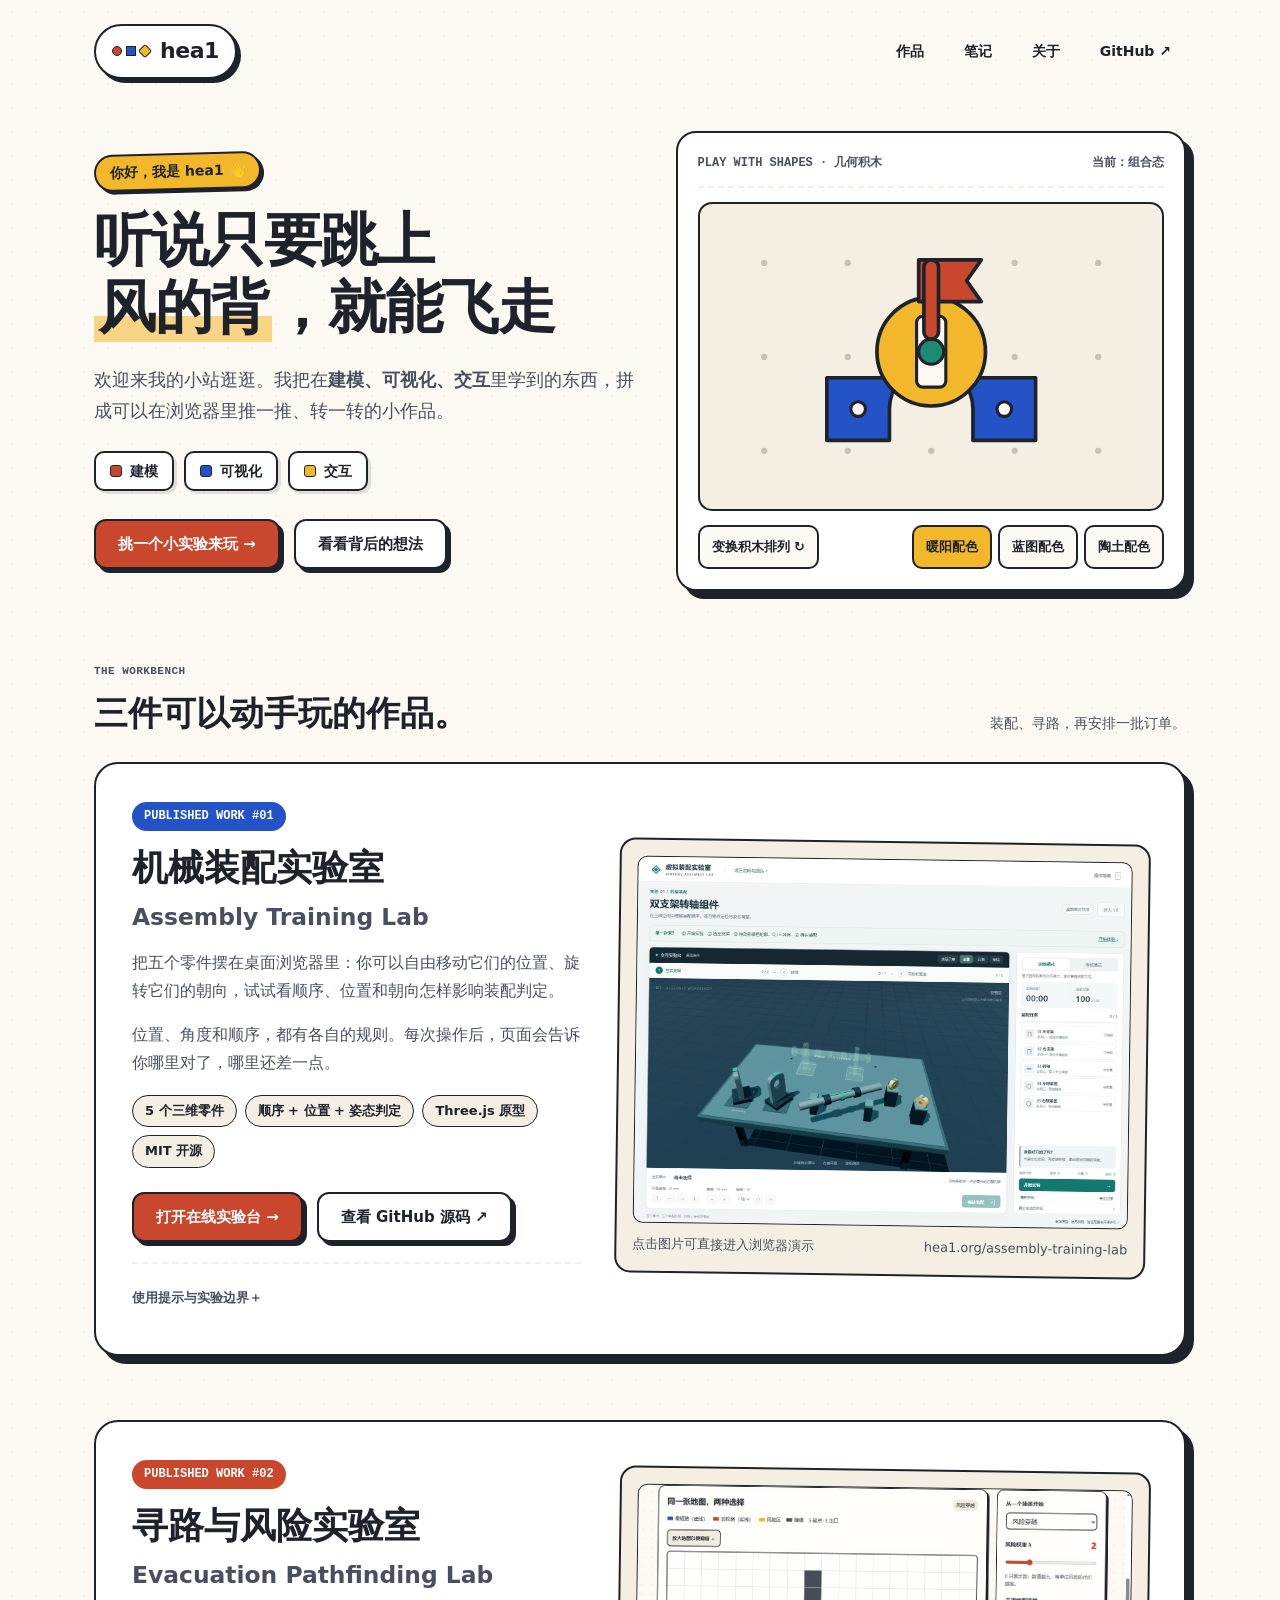
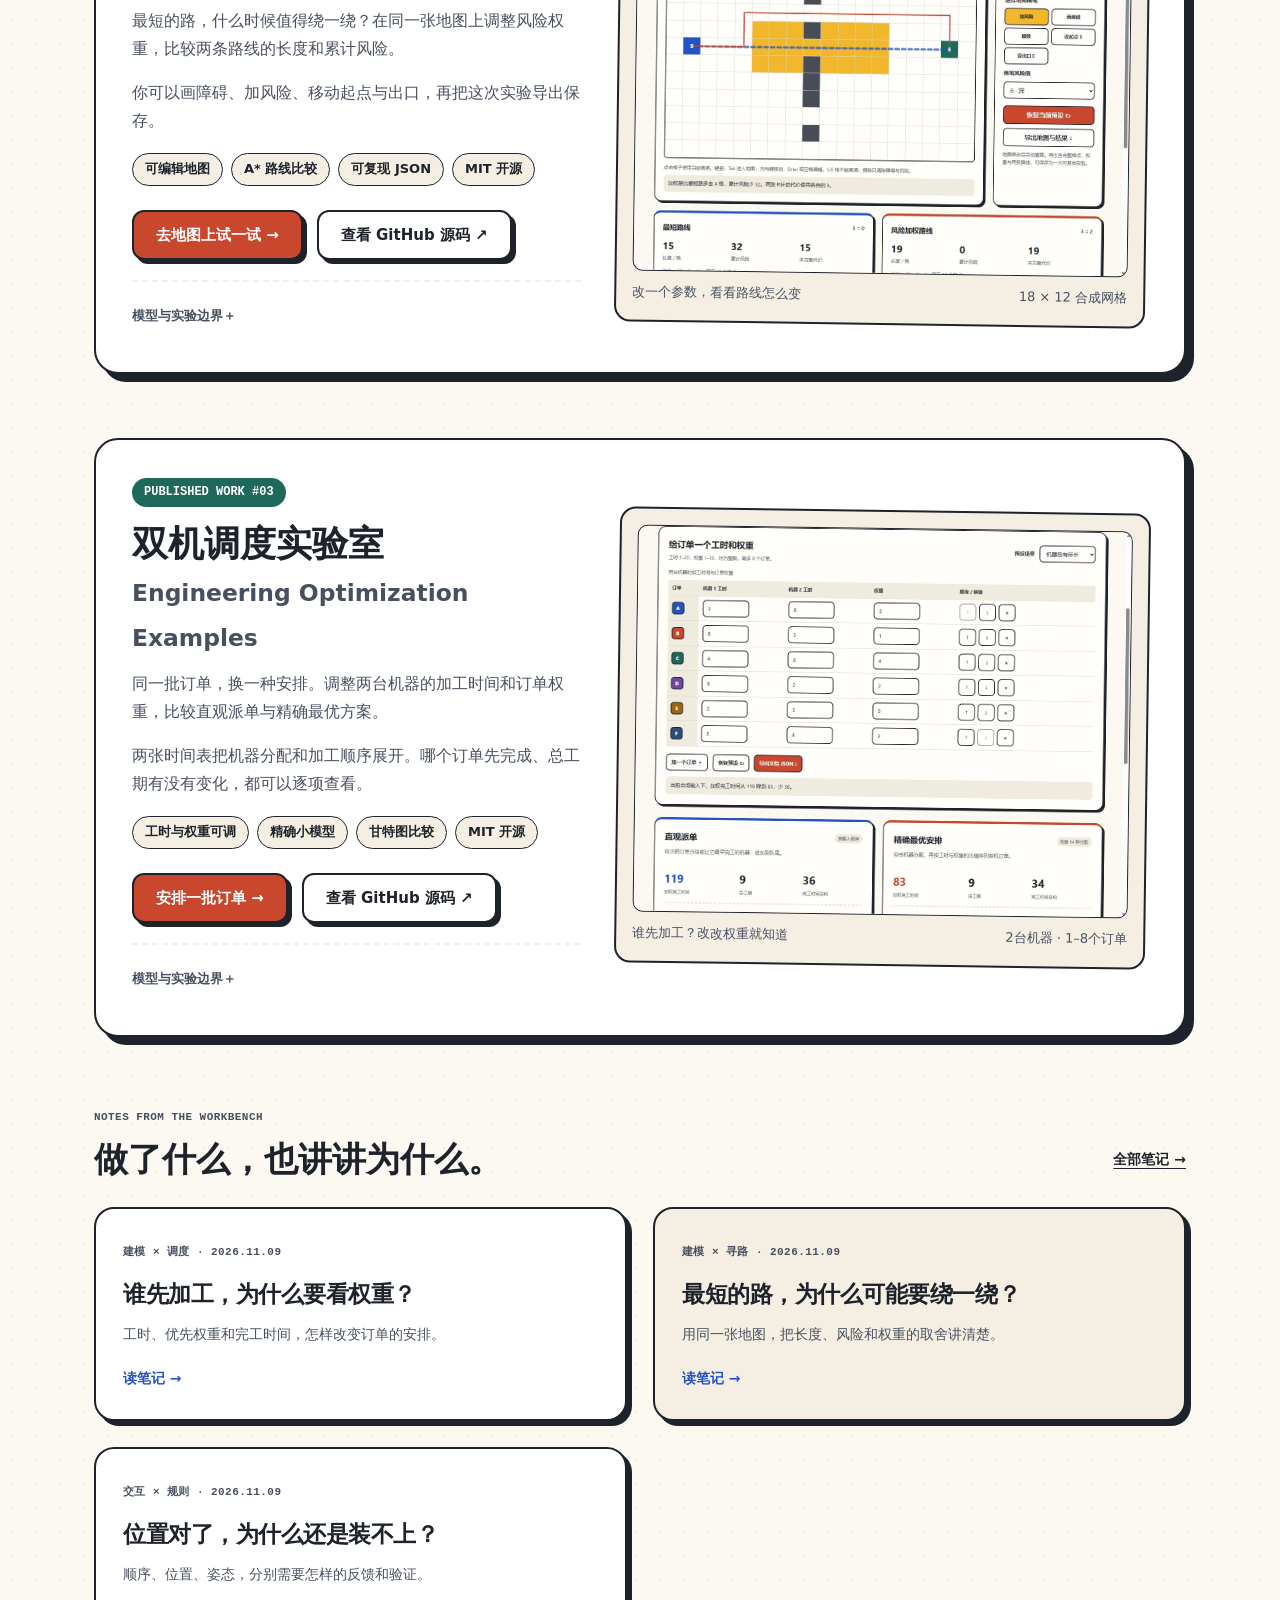
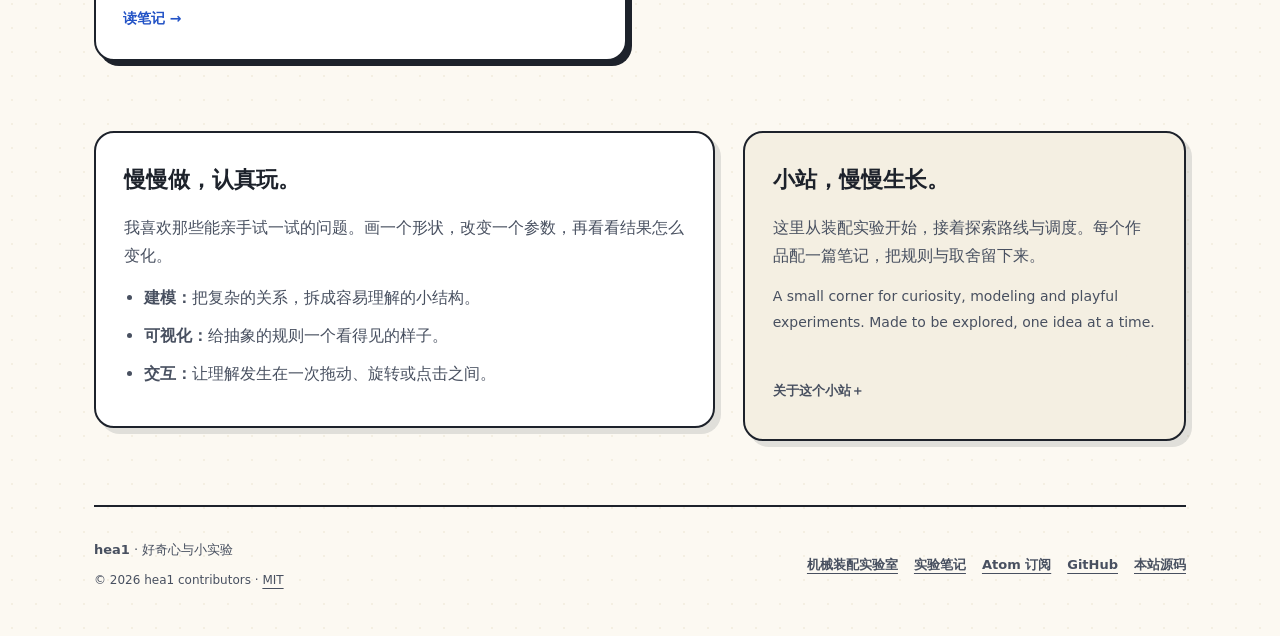
==== commit 5d98fec2: "Update homepage hero to requested wind quote" ====
--- a/index.html
+++ b/index.html
@@ -4,7 +4,7 @@
   <meta charset="utf-8">
   <meta name="viewport" content="width=device-width, initial-scale=1">
   <title>hea1 · 好奇心与小实验</title>
-  <meta name="description" content="你好，我是 hea1。喜欢把好奇心做成小实验。关于建模、可视化与交互的个人主页。">
+  <meta name="description" content="你好，我是 hea1。听说只要跳上风的背，就能飞走。关于建模、可视化与交互的个人主页。">
   <link rel="canonical" href="https://hea1.org/">
   <link rel="icon" href="./favicon.svg" type="image/svg+xml">
   <meta name="theme-color" content="#fcf9f2">
@@ -49,8 +49,8 @@
         <div class="hero-pitch">
           <span class="greeting-sticker">你好，我是 hea1 <span aria-hidden="true">👋</span></span>
           <h1 id="hero-heading">
-            喜欢把好奇心<br>
-            做成<span class="underline-wave">小实验</span>。
+            听说只要跳上<br>
+            <span class="underline-wave">风的背</span>，就能飞走
           </h1>
           <p>
             欢迎来我的小站逛逛。我把在<strong>建模、可视化、交互</strong>里学到的东西，拼成可以在浏览器里推一推、转一转的小作品。
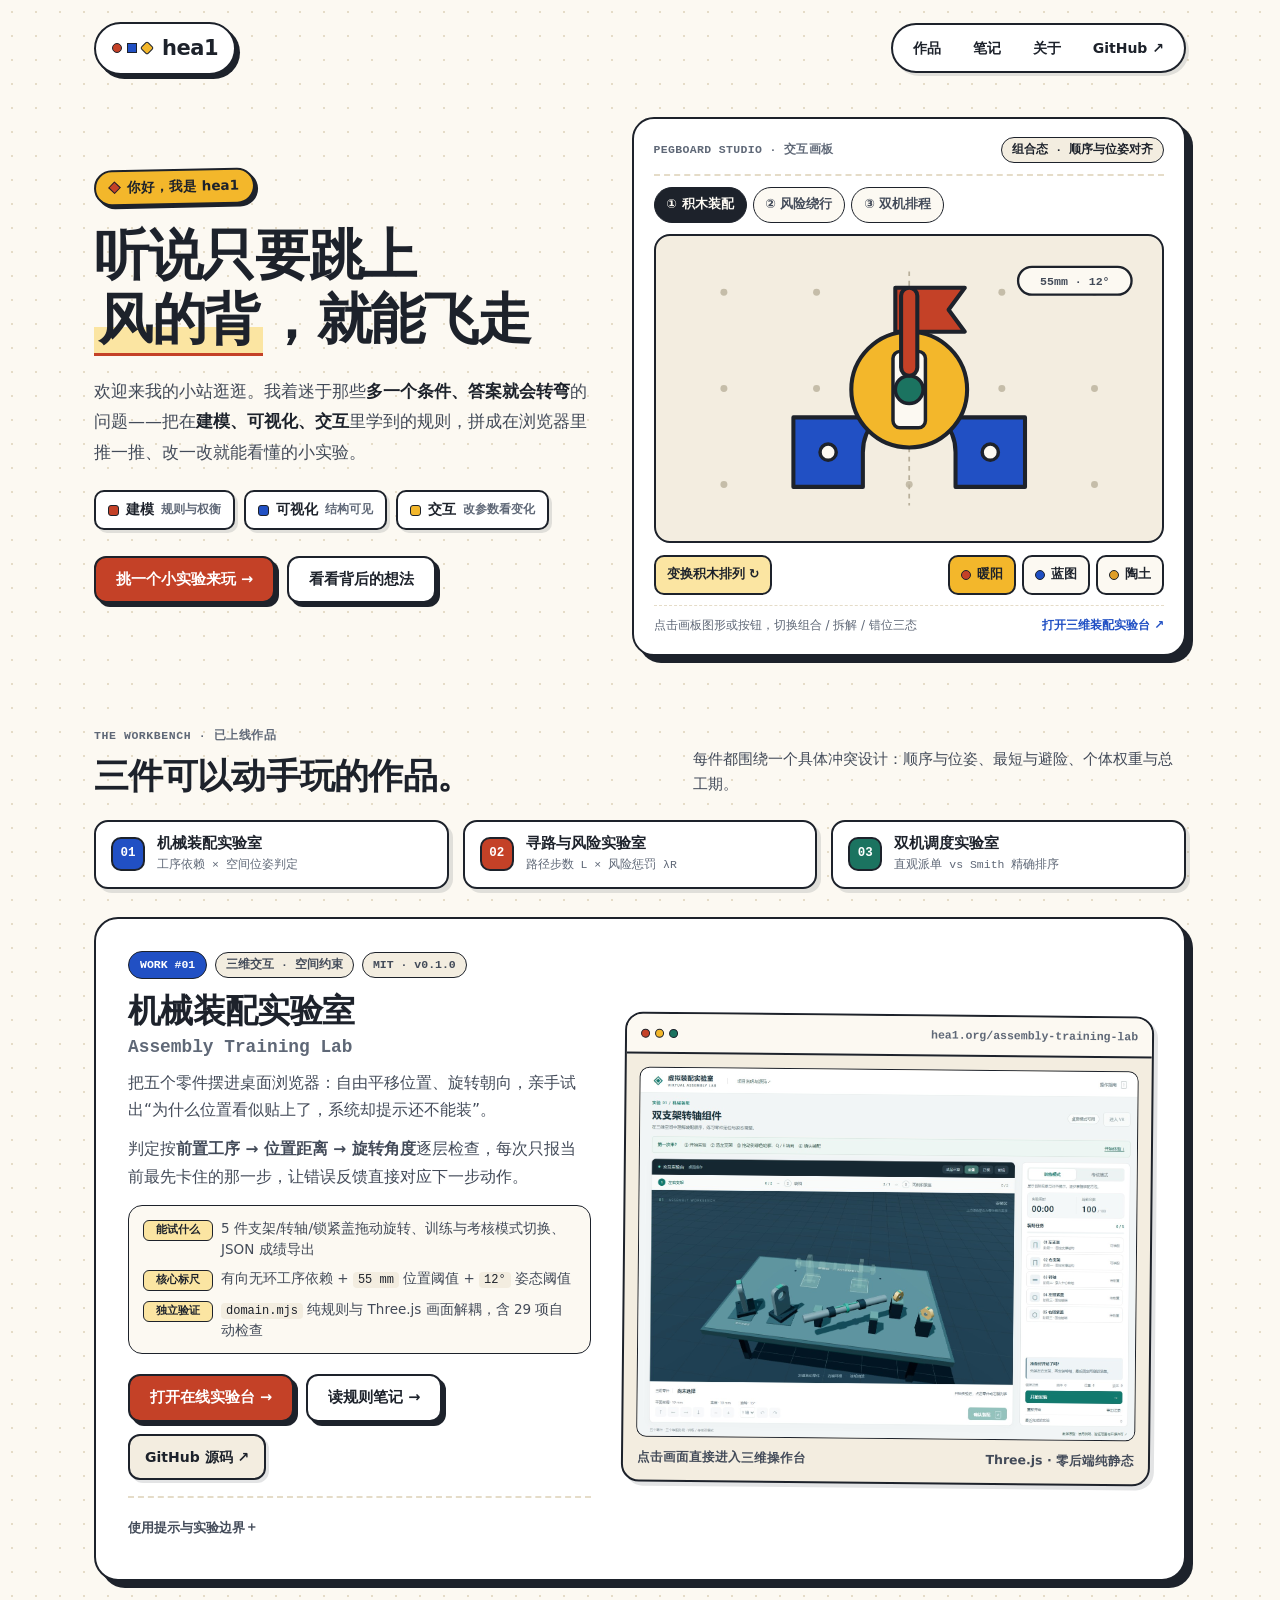
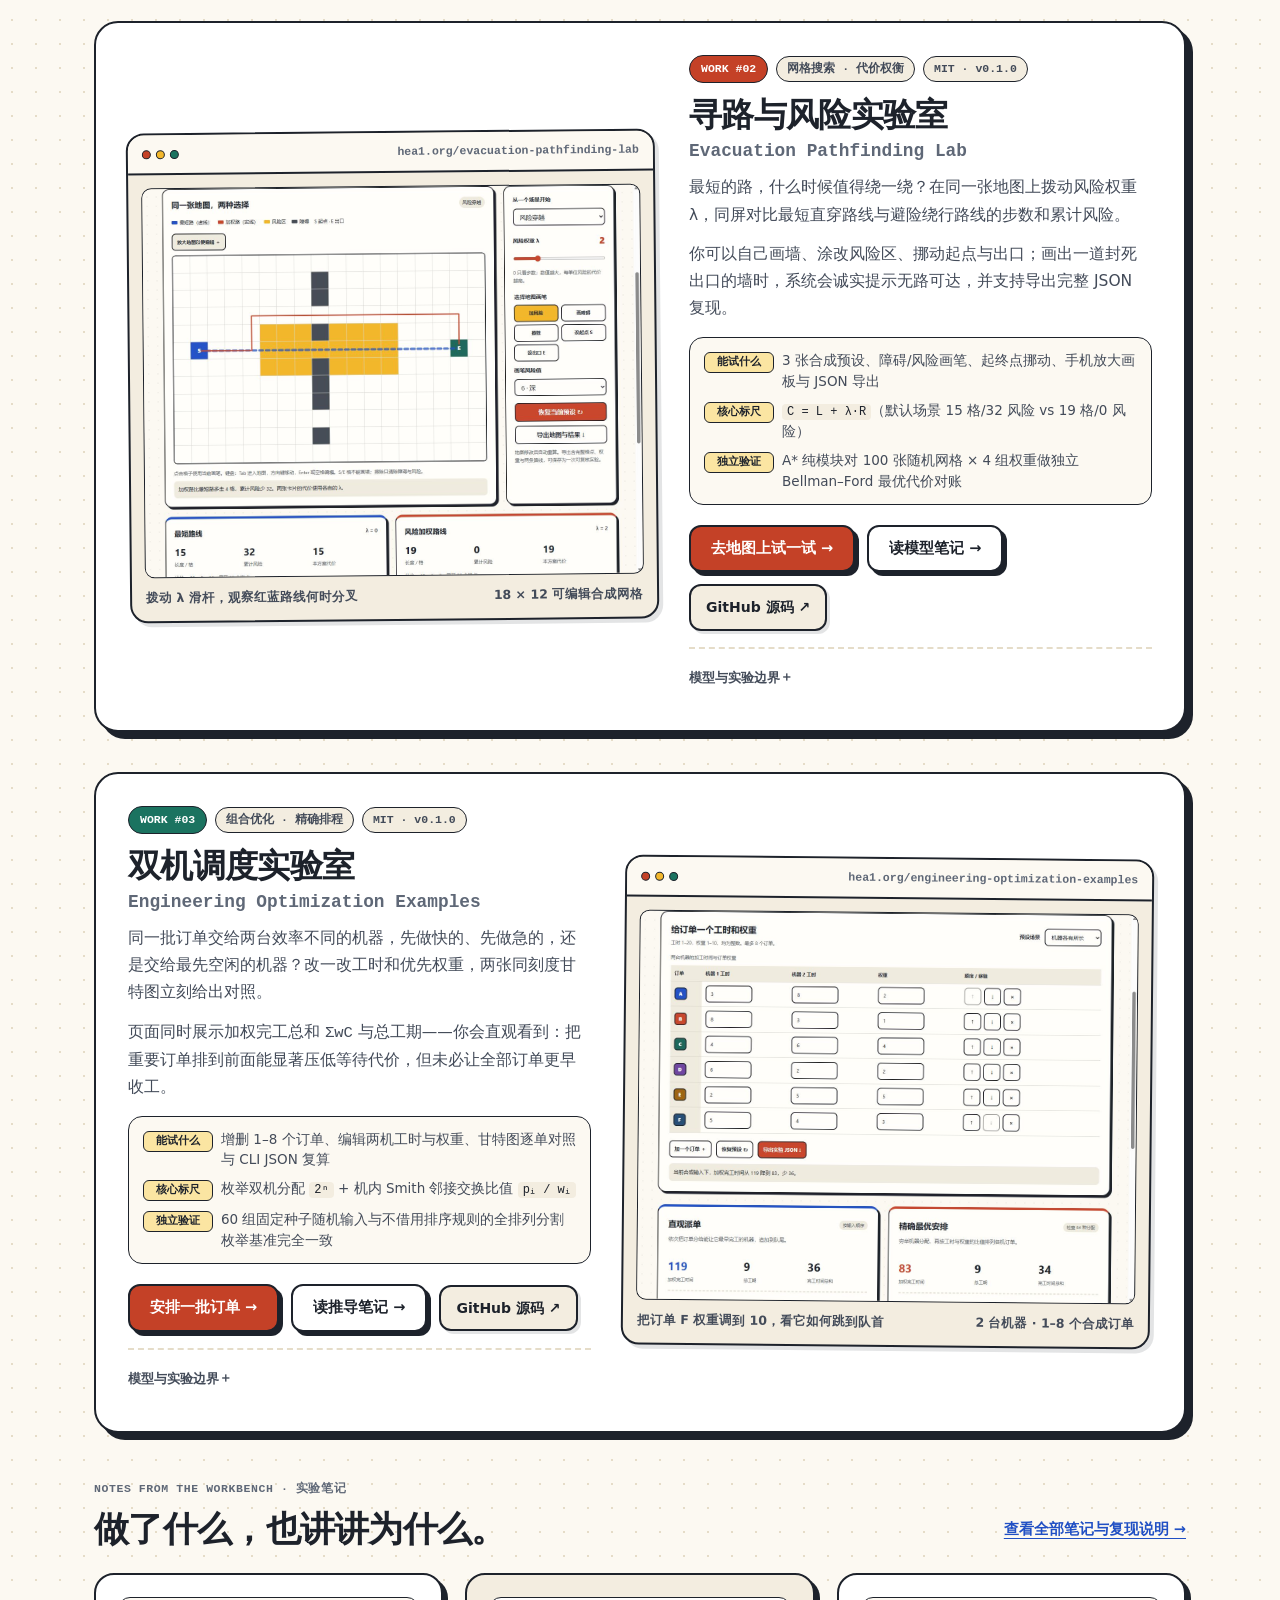
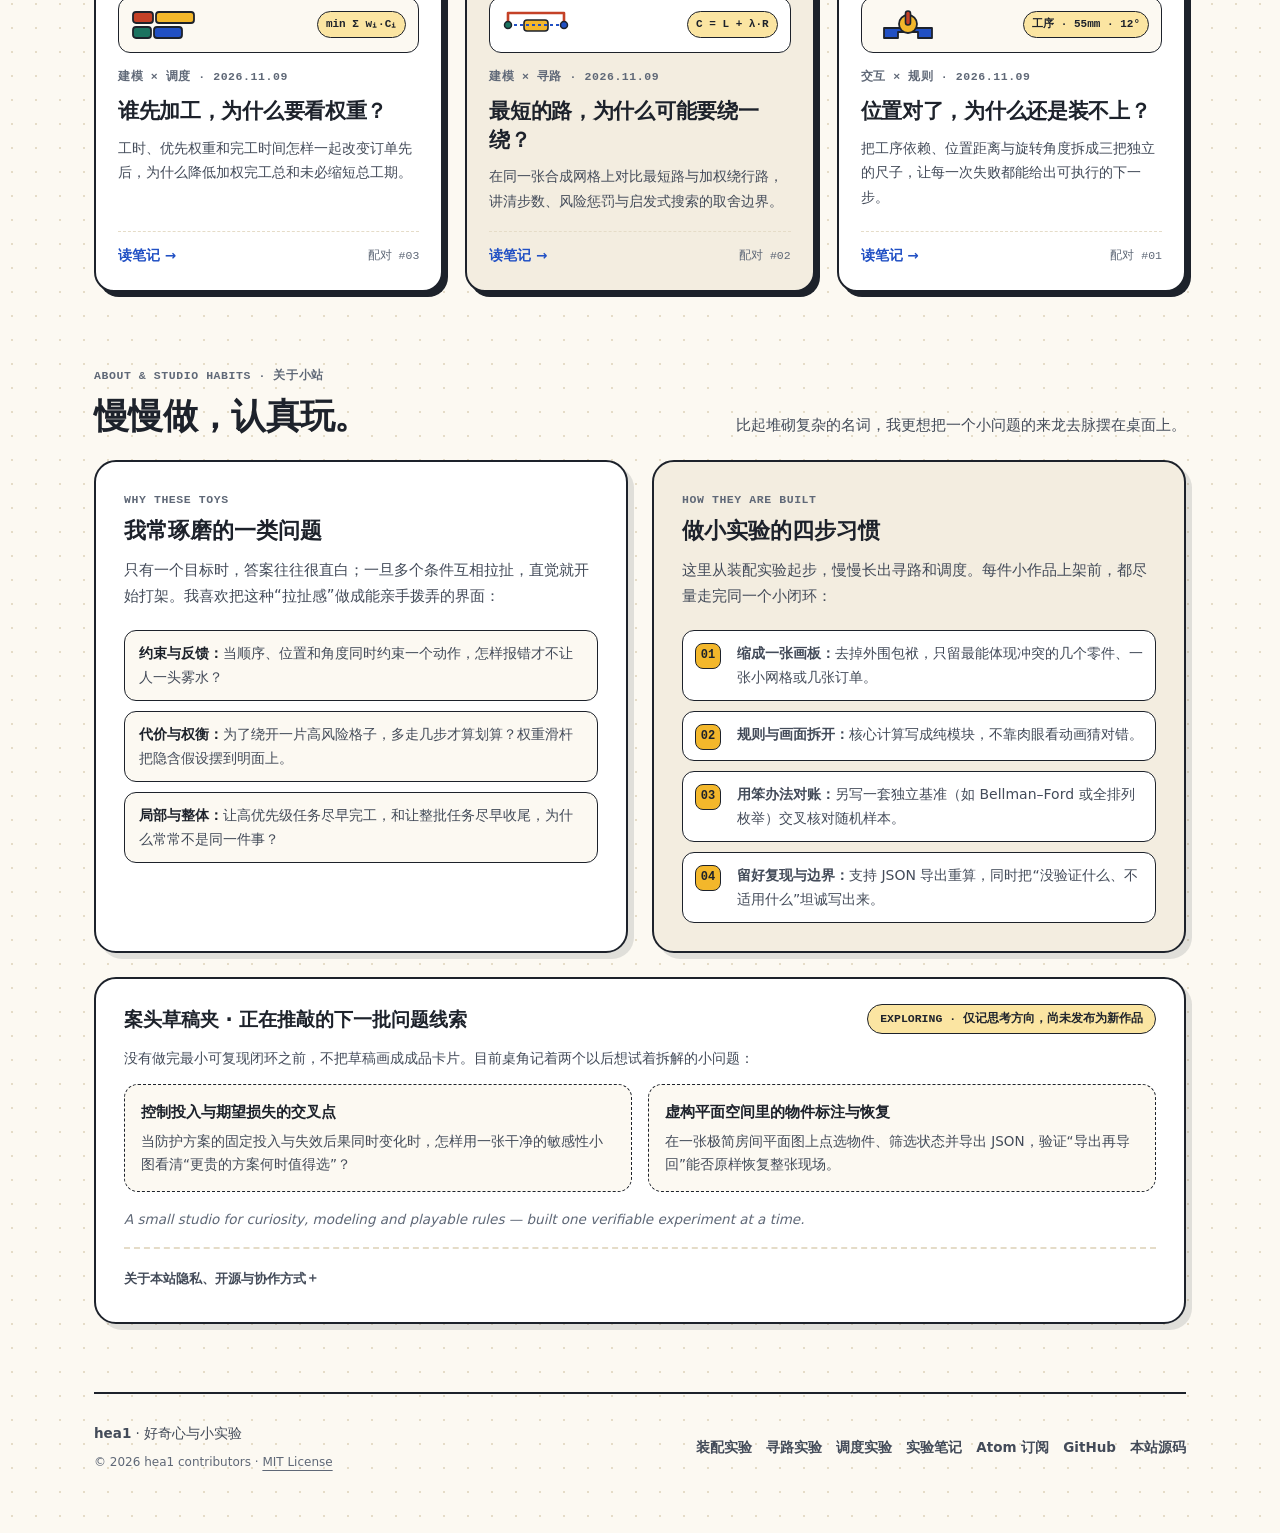
==== commit ee659d53: "Refine pegboard studio layout, 3-scene toyboard and note cards" ====
--- a/index.html
+++ b/index.html
@@ -4,7 +4,7 @@
   <meta charset="utf-8">
   <meta name="viewport" content="width=device-width, initial-scale=1">
   <title>hea1 · 好奇心与小实验</title>
-  <meta name="description" content="你好，我是 hea1。听说只要跳上风的背，就能飞走。关于建模、可视化与交互的个人主页。">
+  <meta name="description" content="你好，我是 hea1。听说只要跳上风的背，就能飞走。把关于建模、可视化与交互的小问题，做成可以在浏览器里动手尝试的作品与笔记。">
   <link rel="canonical" href="https://hea1.org/">
   <link rel="icon" href="./favicon.svg" type="image/svg+xml">
   <meta name="theme-color" content="#fcf9f2">
@@ -13,12 +13,12 @@
   <meta property="og:locale" content="zh_CN">
   <meta property="og:site_name" content="hea1">
   <meta property="og:title" content="hea1 · 好奇心与小实验">
-  <meta property="og:description" content="你好，我是 hea1。把关于建模、可视化与交互的好奇，做成可以动手玩的小实验。">
+  <meta property="og:description" content="听说只要跳上风的背，就能飞走。关于建模、可视化与交互的个人主页与可运行小实验。">
   <meta property="og:url" content="https://hea1.org/">
   <meta property="og:image" content="https://hea1.org/assets/share.png">
   <meta property="og:image:width" content="1200">
   <meta property="og:image:height" content="630">
-  <meta property="og:image:alt" content="hea1个人主页：好奇心与小实验，配彩色几何积木图形">
+  <meta property="og:image:alt" content="hea1个人主页：听说只要跳上风的背，就能飞走，配彩色几何积木画板与三件实验作品">
   <meta name="twitter:card" content="summary_large_image">
   <link rel="stylesheet" href="./styles.css">
   <link rel="alternate" type="application/atom+xml" title="hea1 的实验笔记" href="./feed.xml">
@@ -26,7 +26,7 @@
 <body data-palette="warm" id="top">
   <a class="skip-link" href="#main-content">跳至主要内容</a>
 
-<div class="canvas-wrap">
+  <div class="canvas-wrap">
     <header class="play-header">
       <a href="#top" class="logo-pill" aria-label="hea1，返回顶部">
         <span class="logo-shapes" aria-hidden="true">
@@ -36,35 +36,37 @@
         </span>
         <span>hea1</span>
       </a>
-      <nav class="play-nav" aria-label="主导航">
-        <a href="#projects">作品</a>
-        <a href="#notes">笔记</a>
-        <a href="#about">关于</a>
-        <a href="https://github.com/TH0RGOODMAN" rel="noopener">GitHub ↗</a>
-      </nav>
+      <div class="header-right">
+        <nav class="play-nav" aria-label="主导航">
+          <a href="#projects">作品</a>
+          <a href="#notes">笔记</a>
+          <a href="#about">关于</a>
+          <a href="https://github.com/TH0RGOODMAN" rel="noopener">GitHub ↗</a>
+        </nav>
+      </div>
     </header>
 
     <main id="main-content">
       <section class="hero-studio" aria-labelledby="hero-heading">
         <div class="hero-pitch">
-          <span class="greeting-sticker">你好，我是 hea1 <span aria-hidden="true">👋</span></span>
+          <span class="greeting-sticker"><span class="sticker-spark" aria-hidden="true"></span>你好，我是 hea1</span>
           <h1 id="hero-heading">
             听说只要跳上<br>
             <span class="underline-wave">风的背</span>，就能飞走
           </h1>
-          <p>
-            欢迎来我的小站逛逛。我把在<strong>建模、可视化、交互</strong>里学到的东西，拼成可以在浏览器里推一推、转一转的小作品。
+          <p class="hero-lead">
+            欢迎来我的小站逛逛。我着迷于那些<strong>多一个条件、答案就会转弯</strong>的问题——把在<strong>建模、可视化、交互</strong>里学到的规则，拼成在浏览器里推一推、改一改就能看懂的小实验。
           </p>
 
           <div class="pillar-tags" aria-label="关注的三个方向">
             <span class="pillar-tag">
-              <span class="pillar-swatch" style="background: var(--coral);"></span>建模
+              <span class="pillar-swatch" style="background: var(--coral);" aria-hidden="true"></span>建模 <small>规则与权衡</small>
             </span>
             <span class="pillar-tag">
-              <span class="pillar-swatch" style="background: var(--cobalt);"></span>可视化
+              <span class="pillar-swatch" style="background: var(--cobalt);" aria-hidden="true"></span>可视化 <small>结构可见</small>
             </span>
             <span class="pillar-tag">
-              <span class="pillar-swatch" style="background: var(--sun);"></span>交互
+              <span class="pillar-swatch" style="background: var(--sun);" aria-hidden="true"></span>交互 <small>改参数看变化</small>
             </span>
           </div>
 
@@ -73,121 +75,498 @@
             <a class="btn-play secondary" href="#notes">看看背后的想法</a>
           </div>
         </div>
-        <div class="toyboard" id="geo-toyboard" data-pose="assembled">
+
+        <div class="toyboard" id="geo-toyboard" data-pose="assembled" data-route="detour">
           <div class="toyboard-header">
-            <span class="toyboard-title">PLAY WITH SHAPES · 几何积木</span>
-            <span class="toyboard-title" id="pose-caption" role="status" aria-live="polite" aria-atomic="true">当前：组合态</span>
+            <span class="toyboard-title">PEGBOARD STUDIO · 交互画板</span>
+            <span class="toyboard-status" id="pose-caption" role="status" aria-live="polite" aria-atomic="true">组合态 · 顺序与位姿对齐</span>
+          </div>
+
+          <div class="toyboard-tabs" role="group" aria-label="切换画板微缩实验" hidden>
+            <button type="button" class="scene-tab" data-scene="assembly" aria-pressed="true">① 积木装配</button>
+            <button type="button" class="scene-tab" data-scene="route" aria-pressed="false">② 风险绕行</button>
+            <button type="button" class="scene-tab" data-scene="schedule" aria-pressed="false">③ 双机排程</button>
           </div>
 
           <div class="toyboard-stage">
-            <svg viewBox="0 0 420 270" role="img" aria-labelledby="toy-title toy-desc">
-              <title id="toy-title">hea1 几何造物积木插画</title>
-              <desc id="toy-desc">由拱形底座、圆盘和定位销组成的彩色几何插画。下方控件可切换排列与配色。</desc>
-              <g fill="#c9c2b2">
-                <circle cx="50" cy="45" r="3"/><circle cx="130" cy="45" r="3"/><circle cx="210" cy="45" r="3"/><circle cx="290" cy="45" r="3"/><circle cx="370" cy="45" r="3"/>
-                <circle cx="50" cy="135" r="3"/><circle cx="130" cy="135" r="3"/><circle cx="290" cy="135" r="3"/><circle cx="370" cy="135" r="3"/>
-                <circle cx="50" cy="225" r="3"/><circle cx="130" cy="225" r="3"/><circle cx="210" cy="225" r="3"/><circle cx="290" cy="225" r="3"/><circle cx="370" cy="225" r="3"/>
-              </g>
+            <!-- Scene 1: Geometric Assembly Blocks (Default & No-JS Fallback) -->
+            <svg id="scene-assembly" viewBox="0 0 420 246" role="img" aria-labelledby="toy-title toy-desc">
+              <title id="toy-title">hea1 几何装配积木画板</title>
+              <desc id="toy-desc">由拱形底座、圆盘转轮和定位销组成的彩色几何插画，支持切换组合、拆解与错位姿态。</desc>
+              <g fill="#c5bda9">
+                <circle cx="50" cy="40" r="3"/><circle cx="130" cy="40" r="3"/><circle cx="210" cy="40" r="3"/><circle cx="290" cy="40" r="3"/><circle cx="370" cy="40" r="3"/>
+                <circle cx="50" cy="123" r="3"/><circle cx="130" cy="123" r="3"/><circle cx="290" cy="123" r="3"/><circle cx="370" cy="123" r="3"/>
+                <circle cx="50" cy="206" r="3"/><circle cx="130" cy="206" r="3"/><circle cx="210" cy="206" r="3"/><circle cx="290" cy="206" r="3"/><circle cx="370" cy="206" r="3"/>
+              </g>
+              <line x1="210" y1="22" x2="210" y2="224" stroke="#b9b09b" stroke-width="1.5" stroke-dasharray="4 4"/>
               <g id="piece-arch" class="geo-piece">
-                <path d="M110 155 H310 V215 H250 V185 A40 40 0 0 0 170 185 V215 H110 Z" class="base-fill outline" stroke="#1d222b" stroke-width="3.5" stroke-linejoin="round"/>
-                <circle cx="140" cy="185" r="7" class="paper-fill outline" stroke="#1d222b" stroke-width="3"/>
-                <circle cx="280" cy="185" r="7" class="paper-fill outline" stroke="#1d222b" stroke-width="3"/>
+                <path d="M110 148 H310 V208 H250 V178 A40 40 0 0 0 170 178 V208 H110 Z" class="base-fill outline" stroke-width="3.5" stroke-linejoin="round"/>
+                <circle cx="140" cy="178" r="7" class="paper-fill outline" stroke-width="3"/>
+                <circle cx="280" cy="178" r="7" class="paper-fill outline" stroke-width="3"/>
               </g>
               <g id="piece-rotor" class="geo-piece">
-                <circle cx="210" cy="130" r="52" class="wheel-fill outline" stroke="#1d222b" stroke-width="3.5"/>
-                <rect x="196" y="96" width="28" height="68" rx="6" class="paper-fill outline" stroke="#1d222b" stroke-width="3"/>
-                <circle cx="210" cy="130" r="12" class="teal-fill outline" stroke="#1d222b" stroke-width="3"/>
+                <circle cx="210" cy="124" r="50" class="wheel-fill outline" stroke-width="3.5"/>
+                <rect x="196" y="91" width="28" height="66" rx="6" class="paper-fill outline" stroke-width="3"/>
+                <circle cx="210" cy="124" r="12" class="teal-fill outline" stroke-width="3"/>
               </g>
               <g id="piece-pin" class="geo-piece">
-                <path d="M198 42 H258 L244 62 L258 82 H198 Z" class="pin-fill outline" stroke="#1d222b" stroke-width="3.5" stroke-linejoin="round"/>
-                <rect x="203" y="42" width="14" height="76" rx="7" class="pin-fill outline" stroke="#1d222b" stroke-width="3.5"/>
-              </g>
+                <path d="M198 36 H258 L244 55 L258 74 H198 Z" class="pin-fill outline" stroke-width="3.5" stroke-linejoin="round"/>
+                <rect x="203" y="36" width="14" height="76" rx="7" class="pin-fill outline" stroke-width="3.5"/>
+              </g>
+              <rect x="304" y="18" width="98" height="24" rx="12" class="paper-fill outline" stroke-width="2"/>
+              <text x="353" y="34" text-anchor="middle" class="svg-label-muted">55mm · 12°</text>
             </svg>
+
+            <!-- Scene 2: Risk-Weighted Pathfinding Mini Schematic -->
+            <svg id="scene-route" viewBox="0 0 420 246" role="img" aria-labelledby="route-toy-title route-toy-desc" hidden>
+              <title id="route-toy-title">寻路与风险权衡示意画板</title>
+              <desc id="route-toy-desc">展示同一起终点下直接穿过黄色风险区的最短路线与向上绕开风险区的加权路线对比。</desc>
+              <g stroke="#d5ccb8" stroke-width="1.2" fill="none">
+                <rect x="50" y="28" width="320" height="190" rx="10" class="paper-fill outline" stroke-width="2.5"/>
+                <line x1="90" y1="28" x2="90" y2="218"/><line x1="130" y1="28" x2="130" y2="218"/><line x1="170" y1="28" x2="170" y2="218"/>
+                <line x1="210" y1="28" x2="210" y2="218"/><line x1="250" y1="28" x2="250" y2="218"/><line x1="290" y1="28" x2="290" y2="218"/><line x1="330" y1="28" x2="330" y2="218"/>
+                <line x1="50" y1="66" x2="370" y2="66"/><line x1="50" y1="104" x2="370" y2="104"/><line x1="50" y1="142" x2="370" y2="142"/><line x1="50" y1="180" x2="370" y2="180"/>
+              </g>
+              <!-- Obstacles -->
+              <rect x="134" y="146" width="32" height="30" rx="5" fill="#1d222b"/>
+              <rect x="254" y="146" width="32" height="30" rx="5" fill="#1d222b"/>
+              <!-- Hazard Tiles across direct corridor -->
+              <g class="wheel-fill outline" stroke-width="2">
+                <rect x="134" y="108" width="32" height="30" rx="5"/>
+                <rect x="174" y="108" width="32" height="30" rx="5"/>
+                <rect x="214" y="108" width="32" height="30" rx="5"/>
+                <rect x="254" y="108" width="32" height="30" rx="5"/>
+              </g>
+              <text x="210" y="127" text-anchor="middle" class="svg-label">风险区 R=32</text>
+              <!-- Direct Shortest Path -->
+              <path d="M70 123 H350" class="route-line route-direct" stroke="var(--cobalt)" stroke-width="5" stroke-dasharray="8 6" stroke-linecap="round" fill="none"/>
+              <!-- Safe Detour Path -->
+              <path d="M70 123 V47 H350 V123" class="route-line route-safe" stroke="var(--coral)" stroke-width="5.5" stroke-linejoin="round" stroke-linecap="round" fill="none"/>
+              <!-- Start & Exit Nodes -->
+              <rect x="55" y="108" width="30" height="30" rx="8" class="teal-fill outline" stroke-width="2.5"/>
+              <text x="70" y="127" text-anchor="middle" class="svg-label-light">起</text>
+              <rect x="335" y="108" width="30" height="30" rx="8" class="base-fill outline" stroke-width="2.5"/>
+              <text x="350" y="127" text-anchor="middle" class="svg-label-light">终</text>
+              <rect x="56" y="186" width="308" height="24" rx="12" class="soft-fill outline" stroke-width="1.6"/>
+              <text x="210" y="202" text-anchor="middle" class="svg-label">代价标尺 C = L + λ·R（多走 4 格，避开 32 风险）</text>
+            </svg>
+
+            <!-- Scene 3: Two-Machine Weighted Scheduling Mini Gantt -->
+            <svg id="scene-schedule" viewBox="0 0 420 246" role="img" aria-labelledby="sched-toy-title sched-toy-desc" hidden>
+              <title id="sched-toy-title">双机加权调度甘特图画板</title>
+              <desc id="sched-toy-desc">展示六个合成订单在两台机器上按直观派单与 Smith 最优规则重排时的甘特图变化。</desc>
+              <rect x="24" y="24" width="372" height="198" rx="12" class="paper-fill outline" stroke-width="2.5"/>
+              <!-- Time ruler t = 0..9 (x = 88 + t*32) -->
+              <g stroke="#d5ccb8" stroke-width="1.2">
+                <line x1="88" y1="48" x2="88" y2="196"/>
+                <line x1="184" y1="48" x2="184" y2="196" stroke-dasharray="3 3"/>
+                <line x1="280" y1="48" x2="280" y2="196" stroke-dasharray="3 3"/>
+                <line x1="376" y1="48" x2="376" y2="196"/>
+              </g>
+              <text x="88" y="42" text-anchor="middle" class="svg-label-muted">t=0</text>
+              <text x="184" y="42" text-anchor="middle" class="svg-label-muted">t=3</text>
+              <text x="280" y="42" text-anchor="middle" class="svg-label-muted">t=6</text>
+              <text x="376" y="42" text-anchor="middle" class="svg-label-muted">t=9</text>
+              <!-- Machine Labels -->
+              <rect x="36" y="72" width="42" height="34" rx="8" class="card-fill outline" stroke-width="2"/>
+              <text x="57" y="93" text-anchor="middle" class="svg-label">M1</text>
+              <rect x="36" y="152" width="42" height="34" rx="8" class="card-fill outline" stroke-width="2"/>
+              <text x="57" y="173" text-anchor="middle" class="svg-label">M2</text>
+              <!-- M1 Jobs: E(p=2,w=5 -> 60px), C(p=4,w=4 -> 124px), A(p=3,w=2 -> 92px) -->
+              <g id="gantt-E" class="gantt-block" style="transform: translate(88px, 68px);">
+                <rect x="0" y="0" width="60" height="42" rx="8" class="pin-fill outline" stroke-width="2.4"/>
+                <text x="30" y="25" text-anchor="middle" class="svg-label-light">E w5</text>
+              </g>
+              <g id="gantt-C" class="gantt-block" style="transform: translate(152px, 68px);">
+                <rect x="0" y="0" width="124" height="42" rx="8" class="wheel-fill outline" stroke-width="2.4"/>
+                <text x="62" y="25" text-anchor="middle" class="svg-label">C (p4·w4)</text>
+              </g>
+              <g id="gantt-A" class="gantt-block" style="transform: translate(280px, 68px);">
+                <rect x="0" y="0" width="92" height="42" rx="8" class="card-fill outline" stroke-width="2.4"/>
+                <text x="46" y="25" text-anchor="middle" class="svg-label">A (p3·w2)</text>
+              </g>
+              <!-- M2 Jobs: D(p=2,w=2 -> 60px), F(p=4,w=3 -> 124px), B(p=3,w=1 -> 92px) -->
+              <g id="gantt-D" class="gantt-block" style="transform: translate(88px, 148px);">
+                <rect x="0" y="0" width="60" height="42" rx="8" class="teal-fill outline" stroke-width="2.4"/>
+                <text x="30" y="25" text-anchor="middle" class="svg-label-light">D w2</text>
+              </g>
+              <g id="gantt-F" class="gantt-block" style="transform: translate(152px, 148px);">
+                <rect x="0" y="0" width="124" height="42" rx="8" class="base-fill outline" stroke-width="2.4"/>
+                <text x="62" y="25" text-anchor="middle" class="svg-label-light">F (p4·w3)</text>
+              </g>
+              <g id="gantt-B" class="gantt-block" style="transform: translate(280px, 148px);">
+                <rect x="0" y="0" width="92" height="42" rx="8" class="card-fill outline" stroke-width="2.4"/>
+                <text x="46" y="25" text-anchor="middle" class="svg-label">B (p3·w1)</text>
+              </g>
+            </svg>
           </div>
 
           <div class="toyboard-controls" hidden>
-            <div class="control-group" role="group" aria-label="积木排列控制">
-              <button type="button" class="toy-btn" id="btn-pose" aria-controls="geo-toyboard" aria-describedby="pose-caption">
+            <div class="control-group" role="group" aria-label="当前画板实验操作">
+              <button type="button" class="toy-btn toy-btn--action" id="btn-pose" aria-controls="geo-toyboard" aria-describedby="pose-caption">
                 变换积木排列 ↻
               </button>
             </div>
             <div class="control-group" role="group" aria-label="页面配色切换">
-              <button type="button" class="toy-btn palette-btn" data-theme="warm" aria-pressed="true">暖阳配色</button>
-              <button type="button" class="toy-btn palette-btn" data-theme="blueprint" aria-pressed="false">蓝图配色</button>
-              <button type="button" class="toy-btn palette-btn" data-theme="terracotta" aria-pressed="false">陶土配色</button>
-            </div>
+              <button type="button" class="toy-btn palette-btn" data-theme="warm" aria-pressed="true"><span class="swatch-chip" style="background:#c44127;" aria-hidden="true"></span>暖阳</button>
+              <button type="button" class="toy-btn palette-btn" data-theme="blueprint" aria-pressed="false"><span class="swatch-chip" style="background:#1e4ec2;" aria-hidden="true"></span>蓝图</button>
+              <button type="button" class="toy-btn palette-btn" data-theme="terracotta" aria-pressed="false"><span class="swatch-chip" style="background:#df9e28;" aria-hidden="true"></span>陶土</button>
+            </div>
+          </div>
+
+          <div class="toyboard-foot" hidden>
+            <span id="toyboard-hint">点击画板图形或按钮，切换组合 / 拆解 / 错位三态</span>
+            <a class="toyboard-jump" id="toyboard-jump" href="./assembly-training-lab/">打开三维装配实验台 ↗</a>
           </div>
         </div>
       </section>
 
       <section id="projects" aria-labelledby="projects-title">
-        <div class="section-heading"><div><span class="section-eyebrow">THE WORKBENCH</span><h2 id="projects-title">三件可以动手玩的作品。</h2></div><p>装配、寻路，再安排一批订单。</p></div>
-        <article class="project-showcase">
+        <div class="section-heading">
+          <div>
+            <span class="section-eyebrow">THE WORKBENCH · 已上线作品</span>
+            <h2 id="projects-title">三件可以动手玩的作品。</h2>
+          </div>
+          <p>每件都围绕一个具体冲突设计：顺序与位姿、最短与避险、个体权重与总工期。</p>
+        </div>
+
+        <nav class="workbench-strip" aria-label="作品快速索引">
+          <a class="strip-card" href="#work-01">
+            <span class="strip-num strip-num--01">01</span>
+            <span class="strip-meta">
+              <strong>机械装配实验室</strong>
+              <span>工序依赖 × 空间位姿判定</span>
+            </span>
+          </a>
+          <a class="strip-card" href="#work-02">
+            <span class="strip-num strip-num--02">02</span>
+            <span class="strip-meta">
+              <strong>寻路与风险实验室</strong>
+              <span>路径步数 L × 风险惩罚 λR</span>
+            </span>
+          </a>
+          <a class="strip-card" href="#work-03">
+            <span class="strip-num strip-num--03">03</span>
+            <span class="strip-meta">
+              <strong>双机调度实验室</strong>
+              <span>直观派单 vs Smith 精确排序</span>
+            </span>
+          </a>
+        </nav>
+
+        <article class="project-showcase" id="work-01">
           <div class="project-copy">
-            <span class="badge-num">PUBLISHED WORK #01</span>
-            <h2 id="work-title">机械装配实验室<br><span class="project-en">Assembly Training Lab</span></h2>
+            <div class="project-meta-top">
+              <span class="badge-num">WORK #01</span>
+              <span class="badge-kind">三维交互 · 空间约束</span>
+              <span class="badge-kind">MIT · v0.1.0</span>
+            </div>
+            <h3>机械装配实验室<span class="project-en">Assembly Training Lab</span></h3>
             <p>
-              把五个零件摆在桌面浏览器里：你可以自由移动它们的位置、旋转它们的朝向，试试看顺序、位置和朝向怎样影响装配判定。
+              把五个零件摆进桌面浏览器：自由平移位置、旋转朝向，亲手试出“为什么位置看似贴上了，系统却提示还不能装”。
             </p>
             <p>
-              位置、角度和顺序，都有各自的规则。每次操作后，页面会告诉你哪里对了，哪里还差一点。
-            </p>
-
-            <div class="step-pills" aria-label="作品特点">
-              <span>5 个三维零件</span>
-              <span>顺序 + 位置 + 姿态判定</span>
-              <span>Three.js 原型</span>
-              <span>MIT 开源</span>
+              判定按<strong>前置工序 → 位置距离 → 旋转角度</strong>逐层检查，每次只报当前最先卡住的那一步，让错误反馈直接对应下一步动作。
+            </p>
+
+            <div class="spec-list" aria-label="作品一规格速览">
+              <div class="spec-row">
+                <span class="spec-key">能试什么</span>
+                <span class="spec-val">5 件支架/转轴/锁紧盖拖动旋转、训练与考核模式切换、JSON 成绩导出</span>
+              </div>
+              <div class="spec-row">
+                <span class="spec-key">核心标尺</span>
+                <span class="spec-val">有向无环工序依赖 + <code>55 mm</code> 位置阈值 + <code>12°</code> 姿态阈值</span>
+              </div>
+              <div class="spec-row">
+                <span class="spec-key">独立验证</span>
+                <span class="spec-val"><code>domain.mjs</code> 纯规则与 Three.js 画面解耦，含 29 项自动检查</span>
+              </div>
             </div>
 
             <div class="cta-group">
-              <a class="btn-play" href="https://hea1.org/assembly-training-lab/" rel="noopener">打开在线实验台 →</a>
-              <a class="btn-play secondary" href="https://github.com/TH0RGOODMAN/assembly-training-lab" rel="noopener">查看 GitHub 源码 ↗</a>
+              <a class="btn-play" href="./assembly-training-lab/">打开在线实验台 →</a>
+              <a class="btn-play secondary" href="./notes/assembly-rules/">读规则笔记 →</a>
+              <a class="btn-play ghost" href="https://github.com/TH0RGOODMAN/assembly-training-lab" rel="noopener">GitHub 源码 ↗</a>
             </div>
 
             <details class="honest-drawer">
               <summary>使用提示与实验边界</summary>
               <p>
-                AI 辅助开发的教学原型，推荐电脑体验。WebXR 为实验性入口，真实头显和学习效果尚未验证。<a href="/assembly-training-lab/about.html">查看完整说明与验证范围 ↗</a>
+                AI 辅助开发的教学原型，推荐电脑浏览器体验。55 mm 为桌面操作吸附阈值而非机械加工公差；WebXR 为实验性入口，真实头显舒适度与学习效果尚未验证。<a href="./assembly-training-lab/about.html">查看完整说明与验证范围 ↗</a>
               </p>
             </details>
           </div>
 
           <figure class="project-shot">
-            <a href="https://hea1.org/assembly-training-lab/" aria-label="打开机械装配实验室在线演示">
-              <img src="./assets/assembly.jpg" width="1425" height="1054" loading="lazy" decoding="async" alt="机械装配实验室画面：包含支架、转轴、锁紧盖等五个零件的三维操作台与右侧步骤提示面板">
-            </a>
+            <div class="window-bar" aria-hidden="true">
+              <span class="window-dots"><i></i><i></i><i></i></span>
+              <span class="window-url">hea1.org/assembly-training-lab</span>
+            </div>
+            <div class="project-shot-body">
+              <a href="./assembly-training-lab/" aria-label="打开机械装配实验室在线演示">
+                <img src="./assets/assembly.jpg" width="1425" height="1054" loading="lazy" decoding="async" alt="机械装配实验室画面：包含支架、转轴、锁紧盖等五个零件的三维操作台与右侧步骤提示面板">
+              </a>
+            </div>
             <figcaption>
-              <span>点击图片可直接进入浏览器演示</span>
-              <span>hea1.org/assembly-training-lab</span>
+              <span>点击画面直接进入三维操作台</span>
+              <span>Three.js · 零后端纯静态</span>
             </figcaption>
           </figure>
         </article>
 
-        <article class="project-showcase route-project"><div class="project-copy"><span class="badge-num">PUBLISHED WORK #02</span><h2>寻路与风险实验室<br><span class="project-en">Evacuation Pathfinding Lab</span></h2><p>最短的路，什么时候值得绕一绕？在同一张地图上调整风险权重，比较两条路线的长度和累计风险。</p><p>你可以画障碍、加风险、移动起点与出口，再把这次实验导出保存。</p><div class="step-pills"><span>可编辑地图</span><span>A* 路线比较</span><span>可复现 JSON</span><span>MIT 开源</span></div><div class="cta-group"><a class="btn-play" href="./evacuation-pathfinding-lab/">去地图上试一试 →</a><a class="btn-play secondary" href="https://github.com/TH0RGOODMAN/evacuation-pathfinding-lab">查看 GitHub 源码 ↗</a></div><details class="honest-drawer"><summary>模型与实验边界</summary><p>AI 辅助新实现的静态教学示例，使用无量纲合成风险，不复现旧论文或指导真实疏散。<a href="./notes/shortest-and-risk/">读设计与验证说明 →</a></p></details></div><figure class="project-shot"><a href="./evacuation-pathfinding-lab/" aria-label="打开寻路与风险实验室"><img src="./assets/pathfinding.jpg" width="1280" height="1000" loading="lazy" decoding="async" alt="寻路实验的实际画面：蓝色虚线穿过风险区，红色实线绕行，右侧可调权重和编辑地图"></a><figcaption><span>改一个参数，看看路线怎么变</span><span>18 × 12 合成网格</span></figcaption></figure></article>
-<article class="project-showcase scheduling-project"><div class="project-copy"><span class="badge-num">PUBLISHED WORK #03</span><h2>双机调度实验室<br><span class="project-en">Engineering Optimization Examples</span></h2><p>同一批订单，换一种安排。调整两台机器的加工时间和订单权重，比较直观派单与精确最优方案。</p><p>两张时间表把机器分配和加工顺序展开。哪个订单先完成、总工期有没有变化，都可以逐项查看。</p><div class="step-pills"><span>工时与权重可调</span><span>精确小模型</span><span>甘特图比较</span><span>MIT 开源</span></div><div class="cta-group"><a class="btn-play" href="./engineering-optimization-examples/">安排一批订单 →</a><a class="btn-play secondary" href="https://github.com/TH0RGOODMAN/engineering-optimization-examples">查看 GitHub 源码 ↗</a></div><details class="honest-drawer"><summary>模型与实验边界</summary><p>AI辅助新造合成例子，限定2台机器、最多8个订单、同时可用且不能中断；优化加权完工时间，不保证总工期下降。<a href="./notes/scheduling-priorities/">读推导与验证 →</a></p></details></div><figure class="project-shot"><a href="./engineering-optimization-examples/" aria-label="打开双机调度实验室"><img src="./assets/scheduling.jpg" width="1280" height="1000" loading="lazy" decoding="async" alt="双机调度的实际界面：订单工时与权重表，以及直观派单和精确最优方案的两张甘特图"></a><figcaption><span>谁先加工？改改权重就知道</span><span>2台机器 · 1–8个订单</span></figcaption></figure></article>
+        <article class="project-showcase project-showcase--reverse route-project" id="work-02">
+          <div class="project-copy">
+            <div class="project-meta-top">
+              <span class="badge-num">WORK #02</span>
+              <span class="badge-kind">网格搜索 · 代价权衡</span>
+              <span class="badge-kind">MIT · v0.1.0</span>
+            </div>
+            <h3>寻路与风险实验室<span class="project-en">Evacuation Pathfinding Lab</span></h3>
+            <p>
+              最短的路，什么时候值得绕一绕？在同一张地图上拨动风险权重 λ，同屏对比最短直穿路线与避险绕行路线的步数和累计风险。
+            </p>
+            <p>
+              你可以自己画墙、涂改风险区、挪动起点与出口；画出一道封死出口的墙时，系统会诚实提示无路可达，并支持导出完整 JSON 复现。
+            </p>
+
+            <div class="spec-list" aria-label="作品二规格速览">
+              <div class="spec-row">
+                <span class="spec-key">能试什么</span>
+                <span class="spec-val">3 张合成预设、障碍/风险画笔、起终点挪动、手机放大画板与 JSON 导出</span>
+              </div>
+              <div class="spec-row">
+                <span class="spec-key">核心标尺</span>
+                <span class="spec-val"><code>C = L + λ·R</code>（默认场景 15 格/32 风险 vs 19 格/0 风险）</span>
+              </div>
+              <div class="spec-row">
+                <span class="spec-key">独立验证</span>
+                <span class="spec-val">A* 纯模块对 100 张随机网格 × 4 组权重做独立 Bellman–Ford 最优代价对账</span>
+              </div>
+            </div>
+
+            <div class="cta-group">
+              <a class="btn-play" href="./evacuation-pathfinding-lab/">去地图上试一试 →</a>
+              <a class="btn-play secondary" href="./notes/shortest-and-risk/">读模型笔记 →</a>
+              <a class="btn-play ghost" href="https://github.com/TH0RGOODMAN/evacuation-pathfinding-lab" rel="noopener">GitHub 源码 ↗</a>
+            </div>
+
+            <details class="honest-drawer">
+              <summary>模型与实验边界</summary>
+              <p>
+                AI 辅助新实现的静态网格教学示例，风险值为无量纲合成惩罚，不含烟气扩散、人群拥堵或多楼层机制；不复现旧论文结果，也不能指导现实疏散决策。<a href="./notes/shortest-and-risk/">阅读设计与验证说明 →</a>
+              </p>
+            </details>
+          </div>
+
+          <figure class="project-shot">
+            <div class="window-bar" aria-hidden="true">
+              <span class="window-dots"><i></i><i></i><i></i></span>
+              <span class="window-url">hea1.org/evacuation-pathfinding-lab</span>
+            </div>
+            <div class="project-shot-body">
+              <a href="./evacuation-pathfinding-lab/" aria-label="打开寻路与风险实验室">
+                <img src="./assets/pathfinding.jpg" width="1280" height="1000" loading="lazy" decoding="async" alt="寻路实验实际画面：蓝色虚线穿过风险区，红色实线绕行，右侧可调权重和编辑地图">
+              </a>
+            </div>
+            <figcaption>
+              <span>拨动 λ 滑杆，观察红蓝路线何时分叉</span>
+              <span>18 × 12 可编辑合成网格</span>
+            </figcaption>
+          </figure>
+        </article>
+
+        <article class="project-showcase scheduling-project" id="work-03">
+          <div class="project-copy">
+            <div class="project-meta-top">
+              <span class="badge-num">WORK #03</span>
+              <span class="badge-kind">组合优化 · 精确排程</span>
+              <span class="badge-kind">MIT · v0.1.0</span>
+            </div>
+            <h3>双机调度实验室<span class="project-en">Engineering Optimization Examples</span></h3>
+            <p>
+              同一批订单交给两台效率不同的机器，先做快的、先做急的，还是交给最先空闲的机器？改一改工时和优先权重，两张同刻度甘特图立刻给出对照。
+            </p>
+            <p>
+              页面同时展示加权完工总和 <code>ΣwC</code> 与总工期——你会直观看到：把重要订单排到前面能显著压低等待代价，但未必让全部订单更早收工。
+            </p>
+
+            <div class="spec-list" aria-label="作品三规格速览">
+              <div class="spec-row">
+                <span class="spec-key">能试什么</span>
+                <span class="spec-val">增删 1–8 个订单、编辑两机工时与权重、甘特图逐单对照与 CLI JSON 复算</span>
+              </div>
+              <div class="spec-row">
+                <span class="spec-key">核心标尺</span>
+                <span class="spec-val">枚举双机分配 <code>2ⁿ</code> + 机内 Smith 邻接交换比值 <code>pᵢ / wᵢ</code></span>
+              </div>
+              <div class="spec-row">
+                <span class="spec-key">独立验证</span>
+                <span class="spec-val">60 组固定种子随机输入与不借用排序规则的全排列分割枚举基准完全一致</span>
+              </div>
+            </div>
+
+            <div class="cta-group">
+              <a class="btn-play" href="./engineering-optimization-examples/">安排一批订单 →</a>
+              <a class="btn-play secondary" href="./notes/scheduling-priorities/">读推导笔记 →</a>
+              <a class="btn-play ghost" href="https://github.com/TH0RGOODMAN/engineering-optimization-examples" rel="noopener">GitHub 源码 ↗</a>
+            </div>
+
+            <details class="honest-drawer">
+              <summary>模型与实验边界</summary>
+              <p>
+                AI 辅助构造的合成教学例子，不公开任何课程原题或答案。精确最优仅适用于两机、零时刻同时到达、无切换准备时间且不可中断的 <code>ΣwC</code> 目标，不代表工业生产排程表现。<a href="./notes/scheduling-priorities/">阅读推导与验证 →</a>
+              </p>
+            </details>
+          </div>
+
+          <figure class="project-shot">
+            <div class="window-bar" aria-hidden="true">
+              <span class="window-dots"><i></i><i></i><i></i></span>
+              <span class="window-url">hea1.org/engineering-optimization-examples</span>
+            </div>
+            <div class="project-shot-body">
+              <a href="./engineering-optimization-examples/" aria-label="打开双机调度实验室">
+                <img src="./assets/scheduling.jpg" width="1280" height="1000" loading="lazy" decoding="async" alt="双机调度实际界面：订单工时与权重表，以及直观派单和精确最优方案的两张甘特图">
+              </a>
+            </div>
+            <figcaption>
+              <span>把订单 F 权重调到 10，看它如何跳到队首</span>
+              <span>2 台机器 · 1–8 个合成订单</span>
+            </figcaption>
+          </figure>
+        </article>
       </section>
 
-      <section id="notes" class="notes-section" aria-labelledby="notes-title"><div class="section-heading"><div><span class="section-eyebrow">NOTES FROM THE WORKBENCH</span><h2 id="notes-title">做了什么，也讲讲为什么。</h2></div><a class="text-link" href="./notes/">全部笔记 →</a></div><div class="notes-grid"><a class="note-card" href="./notes/scheduling-priorities/"><span class="note-topic">建模 × 调度 · 2026.11.09</span><h2>谁先加工，为什么要看权重？</h2><p>工时、优先权重和完工时间，怎样改变订单的安排。</p><span class="note-arrow">读笔记 →</span></a><a class="note-card" href="./notes/shortest-and-risk/"><span class="note-topic">建模 × 寻路 · 2026.11.09</span><h2>最短的路，为什么可能要绕一绕？</h2><p>用同一张地图，把长度、风险和权重的取舍讲清楚。</p><span class="note-arrow">读笔记 →</span></a><a class="note-card" href="./notes/assembly-rules/"><span class="note-topic">交互 × 规则 · 2026.11.09</span><h2>位置对了，为什么还是装不上？</h2><p>顺序、位置、姿态，分别需要怎样的反馈和验证。</p><span class="note-arrow">读笔记 →</span></a></div></section>
-
-      <section id="about" class="story-row" aria-labelledby="curiosity-title">
-        <div class="story-card">
-          <h2 id="curiosity-title">慢慢做，认真玩。</h2>
-          <p class="story-intro">我喜欢那些能亲手试一试的问题。画一个形状，改变一个参数，再看看结果怎么变化。</p>
-          <ul class="play-list">
-            <li><strong>建模：</strong>把复杂的关系，拆成容易理解的小结构。</li>
-            <li><strong>可视化：</strong>给抽象的规则一个看得见的样子。</li>
-            <li><strong>交互：</strong>让理解发生在一次拖动、旋转或点击之间。</li>
-          </ul>
-        </div>
-        <div class="story-card tilted">
-          <h2>小站，慢慢生长。</h2>
-          <p class="story-intro">这里从装配实验开始，接着探索路线与调度。每个作品配一篇笔记，把规则与取舍留下来。</p>
-          <p class="english" lang="en">A small corner for curiosity, modeling and playful experiments. Made to be explored, one idea at a time.</p>
+      <section id="notes" class="notes-section" aria-labelledby="notes-title">
+        <div class="section-heading">
+          <div>
+            <span class="section-eyebrow">NOTES FROM THE WORKBENCH · 实验笔记</span>
+            <h2 id="notes-title">做了什么，也讲讲为什么。</h2>
+          </div>
+          <a class="text-link" href="./notes/">查看全部笔记与复现说明 →</a>
+        </div>
+        <div class="notes-grid">
+          <a class="note-card" href="./notes/scheduling-priorities/">
+            <div class="note-motif" aria-hidden="true">
+              <svg viewBox="0 0 68 36">
+                <rect x="2" y="5" width="20" height="11" rx="3" fill="var(--coral)" stroke="var(--border)" stroke-width="1.8"/>
+                <rect x="25" y="5" width="38" height="11" rx="3" fill="var(--sun)" stroke="var(--border)" stroke-width="1.8"/>
+                <rect x="2" y="20" width="18" height="11" rx="3" fill="var(--teal)" stroke="var(--border)" stroke-width="1.8"/>
+                <rect x="23" y="20" width="28" height="11" rx="3" fill="var(--cobalt)" stroke="var(--border)" stroke-width="1.8"/>
+              </svg>
+              <span class="note-formula">min Σ wᵢ·Cᵢ</span>
+            </div>
+            <span class="note-topic">建模 × 调度 · 2026.11.09</span>
+            <h3>谁先加工，为什么要看权重？</h3>
+            <p>工时、优先权重和完工时间怎样一起改变订单先后，为什么降低加权完工总和未必缩短总工期。</p>
+            <div class="note-foot">
+              <span class="note-arrow">读笔记 →</span>
+              <span class="note-pair">配对 #03</span>
+            </div>
+          </a>
+
+          <a class="note-card" href="./notes/shortest-and-risk/">
+            <div class="note-motif" aria-hidden="true">
+              <svg viewBox="0 0 68 36">
+                <rect x="22" y="13" width="24" height="11" rx="3" fill="var(--sun)" stroke="var(--border)" stroke-width="1.6"/>
+                <path d="M6 18 H62" stroke="var(--cobalt)" stroke-width="2" stroke-dasharray="3 3" fill="none"/>
+                <path d="M6 18 V6 H62 V18" stroke="var(--coral)" stroke-width="2.6" stroke-linejoin="round" fill="none"/>
+                <circle cx="6" cy="18" r="3.5" fill="var(--teal)" stroke="var(--border)" stroke-width="1.5"/>
+                <circle cx="62" cy="18" r="3.5" fill="var(--cobalt)" stroke="var(--border)" stroke-width="1.5"/>
+              </svg>
+              <span class="note-formula">C = L + λ·R</span>
+            </div>
+            <span class="note-topic">建模 × 寻路 · 2026.11.09</span>
+            <h3>最短的路，为什么可能要绕一绕？</h3>
+            <p>在同一张合成网格上对比最短路与加权绕行路，讲清步数、风险惩罚与启发式搜索的取舍边界。</p>
+            <div class="note-foot">
+              <span class="note-arrow">读笔记 →</span>
+              <span class="note-pair">配对 #02</span>
+            </div>
+          </a>
+
+          <a class="note-card" href="./notes/assembly-rules/">
+            <div class="note-motif" aria-hidden="true">
+              <svg viewBox="0 0 68 36">
+                <path d="M10 21 H58 V31 H44 V25 H24 V31 H10 Z" fill="var(--cobalt)" stroke="var(--border)" stroke-width="1.8" stroke-linejoin="round"/>
+                <circle cx="34" cy="17" r="9" fill="var(--sun)" stroke="var(--border)" stroke-width="1.8"/>
+                <rect x="31.5" y="4" width="5" height="14" rx="2.5" fill="var(--coral)" stroke="var(--border)" stroke-width="1.6"/>
+              </svg>
+              <span class="note-formula">工序 · 55mm · 12°</span>
+            </div>
+            <span class="note-topic">交互 × 规则 · 2026.11.09</span>
+            <h3>位置对了，为什么还是装不上？</h3>
+            <p>把工序依赖、位置距离与旋转角度拆成三把独立的尺子，让每一次失败都能给出可执行的下一步。</p>
+            <div class="note-foot">
+              <span class="note-arrow">读笔记 →</span>
+              <span class="note-pair">配对 #01</span>
+            </div>
+          </a>
+        </div>
+      </section>
+
+      <section id="about" class="about-section" aria-labelledby="about-title">
+        <div class="section-heading">
+          <div>
+            <span class="section-eyebrow">ABOUT &amp; STUDIO HABITS · 关于小站</span>
+            <h2 id="about-title">慢慢做，认真玩。</h2>
+          </div>
+          <p>比起堆砌复杂的名词，我更想把一个小问题的来龙去脉摆在桌面上。</p>
+        </div>
+
+        <div class="story-grid">
+          <div class="story-card">
+            <span class="section-eyebrow">WHY THESE TOYS</span>
+            <h3>我常琢磨的一类问题</h3>
+            <p class="story-intro">
+              只有一个目标时，答案往往很直白；一旦多个条件互相拉扯，直觉就开始打架。我喜欢把这种“拉扯感”做成能亲手拨弄的界面：
+            </p>
+            <ul class="thread-list">
+              <li><strong>约束与反馈：</strong>当顺序、位置和角度同时约束一个动作，怎样报错才不让人一头雾水？</li>
+              <li><strong>代价与权衡：</strong>为了绕开一片高风险格子，多走几步才算划算？权重滑杆把隐含假设摆到明面上。</li>
+              <li><strong>局部与整体：</strong>让高优先级任务尽早完工，和让整批任务尽早收尾，为什么常常不是同一件事？</li>
+            </ul>
+          </div>
+
+          <div class="story-card warm-tint">
+            <span class="section-eyebrow">HOW THEY ARE BUILT</span>
+            <h3>做小实验的四步习惯</h3>
+            <p class="story-intro">
+              这里从装配实验起步，慢慢长出寻路和调度。每件小作品上架前，都尽量走完同一个小闭环：
+            </p>
+            <ol class="habit-steps">
+              <li><span class="habit-num">01</span><div><strong>缩成一张画板：</strong>去掉外围包袱，只留最能体现冲突的几个零件、一张小网格或几张订单。</div></li>
+              <li><span class="habit-num">02</span><div><strong>规则与画面拆开：</strong>核心计算写成纯模块，不靠肉眼看动画猜对错。</div></li>
+              <li><span class="habit-num">03</span><div><strong>用笨办法对账：</strong>另写一套独立基准（如 Bellman–Ford 或全排列枚举）交叉核对随机样本。</div></li>
+              <li><span class="habit-num">04</span><div><strong>留好复现与边界：</strong>支持 JSON 导出重算，同时把“没验证什么、不适用什么”坦诚写出来。</div></li>
+            </ol>
+          </div>
+        </div>
+
+        <div class="sketchbook-banner">
+          <div class="sketchbook-head">
+            <h3>案头草稿夹 · 正在推敲的下一批问题线索</h3>
+            <span class="exploratory-pill">EXPLORING · 仅记思考方向，尚未发布为新作品</span>
+          </div>
+          <p class="sketchbook-lead">
+            没有做完最小可复现闭环之前，不把草稿画成成品卡片。目前桌角记着两个以后想试着拆解的小问题：
+          </p>
+          <div class="sketchbook-grid">
+            <div class="sketch-item">
+              <strong>控制投入与期望损失的交叉点</strong>
+              <p>当防护方案的固定投入与失效后果同时变化时，怎样用一张干净的敏感性小图看清“更贵的方案何时值得选”？</p>
+            </div>
+            <div class="sketch-item">
+              <strong>虚构平面空间里的物件标注与恢复</strong>
+              <p>在一张极简房间平面图上点选物件、筛选状态并导出 JSON，验证“导出再导回”能否原样恢复整张现场。</p>
+            </div>
+          </div>
+          <p class="english-motto" lang="en">A small studio for curiosity, modeling and playable rules — built one verifiable experiment at a time.</p>
           <details class="honest-drawer">
-            <summary>关于这个小站</summary>
-            <p>页面不设置登录、表单或分析埋点，配色选择只在当前页面生效。托管平台可能保留常规访问日志。</p>
-            <p>视觉方向由 Gemini 4 Argon 协助设计，页面实现与验证由 Codex 协助完成。项目里的开发方式与验证范围另有说明。</p>
+            <summary>关于本站隐私、开源与协作方式</summary>
+            <p>本站仅使用公开代号 hea1，不设置登录、表单、Cookie、本地存储或分析埋点；画板与配色切换仅在当前页面内生效。静态托管平台可能保留常规访问日志。</p>
+            <p>页面沿用明亮造物画板风格（Gemini 协助视觉与前端重构，Codex 协助工程实现与核验），源码采用 MIT 许可公开，各实验的具体开发来源与验证边界以对应仓库文档为准。</p>
           </details>
         </div>
       </section>
@@ -195,10 +574,13 @@
 
     <footer class="play-footer">
       <div>
-        <strong>hea1</strong> · 好奇心与小实验 <div class="license-note">© 2026 hea1 contributors · <a href="./LICENSE">MIT</a></div>
+        <strong>hea1</strong> · 好奇心与小实验
+        <div class="license-note">© 2026 hea1 contributors · <a href="./LICENSE">MIT License</a></div>
       </div>
       <div class="play-footer-links">
-        <a href="https://hea1.org/assembly-training-lab/" rel="noopener">机械装配实验室</a>
+        <a href="./assembly-training-lab/">装配实验</a>
+        <a href="./evacuation-pathfinding-lab/">寻路实验</a>
+        <a href="./engineering-optimization-examples/">调度实验</a>
         <a href="./notes/">实验笔记</a>
         <a href="./feed.xml">Atom 订阅</a>
         <a href="https://github.com/TH0RGOODMAN" rel="noopener">GitHub</a>
--- a/styles.css
+++ b/styles.css
@@ -1,623 +1,1765 @@
+/* hea1.org — Bright Creator Pegboard Studio (C-Edition Refined) */
 :root {
-      color-scheme: light;
-      --ivory: #fcf9f2;
-      --card: #ffffff;
-      --cream-soft: #f4efe2;
-      --ink: #1d222b;
-      --ink-sec: #485060;
-      --ink-muted: #6e7787;
-      --coral: #c9472d;
-      --cobalt: #2353c6;
-      --sun: #f3b72b;
-      --teal: #1d8a72;
-      --border: #1d222b;
-      --shadow-color: rgba(29, 34, 43, 0.12);
-      --sans: system-ui, -apple-system, "PingFang SC", "Microsoft YaHei", sans-serif;
-      --mono: ui-monospace, "SFMono-Regular", Menlo, Consolas, monospace;
-    }
-
-    body[data-palette="blueprint"] {
-      --ivory: #f3f7fc;
-      --cream-soft: #e4edf8;
-      --coral: #2353c6;
-      --cobalt: #0d7a68;
-      --sun: #e57a3c;
-    }
-
-    body[data-palette="terracotta"] {
-      --ivory: #fbf5ee;
-      --cream-soft: #f1e5d6;
-      --coral: #c84b31;
-      --cobalt: #2d4263;
-      --sun: #d99b26;
-    }
-
-    * {
-      box-sizing: border-box;
-    }
-
-    html {
-      scroll-behavior: smooth;
-      background: var(--ivory);
-      color: var(--ink);
-    }
-
-    body {
-      margin: 0;
-      font-family: var(--sans);
-      background-color: var(--ivory);
-      background-image: radial-gradient(var(--cream-soft) 1.5px, transparent 1.5px);
-      background-size: 24px 24px;
-      color: var(--ink);
-      line-height: 1.75;
-      transition: background-color 0.25s ease;
-    }
-
-    a {
-      color: inherit;
-      text-underline-offset: 4px;
-    }
-
-    :focus-visible {
-      outline: 3px solid var(--cobalt);
-      outline-offset: 3px;
-    }
-
-    .skip-link {
-      position: absolute;
-      top: -100px;
-      left: 16px;
-      background: var(--ink);
-      color: var(--ivory);
-      padding: 10px 16px;
-      z-index: 100;
-      text-decoration: none;
-      border-radius: 8px;
-    }
-
-    .skip-link:focus {
-      top: 16px;
-    }
-
-    .canvas-wrap {
-      max-width: 1140px;
-      margin: 0 auto;
-      padding: 0 24px;
-    }
-
-    /* Header */
-    .play-header {
-      padding: 24px 0;
-      display: flex;
-      flex-wrap: wrap;
-      align-items: center;
-      justify-content: space-between;
-      gap: 16px;
-    }
-
-    .logo-pill {
-      display: inline-flex;
-      align-items: center;
-      gap: 10px;
-      text-decoration: none;
-      background: var(--card);
-      border: 2px solid var(--border);
-      box-shadow: 4px 4px 0 var(--border);
-      padding: 6px 16px;
-      border-radius: 999px;
-      font-weight: 800;
-      font-size: 22px;
-      letter-spacing: -0.02em;
-    }
-
-    .logo-shapes {
-      display: inline-flex;
-      gap: 4px;
-      align-items: center;
-    }
-
-    .shape-dot {
-      width: 10px;
-      height: 10px;
-      border-radius: 50%;
-      background: var(--coral);
-      border: 1.5px solid var(--border);
-    }
-
-    .shape-sq {
-      width: 10px;
-      height: 10px;
-      background: var(--cobalt);
-      border: 1.5px solid var(--border);
-    }
-
-    .shape-tri {
-      width: 10px;
-      height: 10px;
-      background: var(--sun);
-      border: 1.5px solid var(--border);
-      border-radius: 2px;
-      transform: rotate(45deg);
-    }
-
-    .play-nav {
-      display: flex;
-      flex-wrap: wrap;
-      gap: 10px;
-      align-items: center;
-    }
-
-    .play-nav a {
-      display: inline-flex;
-      align-items: center;
-      min-height: 42px;
-      padding: 6px 14px;
-      text-decoration: none;
-      font-weight: 600;
-      font-size: 14px;
-      border-radius: 999px;
-      border: 1.5px solid transparent;
-    }
-
-    .play-nav a:hover {
-      background: var(--card);
-      border-color: var(--border);
-    }
-
-    /* Hero Section — Asymmetric Studio Collage */
-    .hero-studio {
-      display: grid;
-      grid-template-columns: 6.2fr 5.8fr;
-      gap: 36px;
-      padding: 28px 0 60px;
-      align-items: center;
-    }
-
-    .greeting-sticker {
-      display: inline-block;
-      background: var(--sun);
-      border: 2px solid var(--border);
-      box-shadow: 3px 3px 0 var(--border);
-      padding: 4px 14px;
-      border-radius: 999px;
-      font-weight: 700;
-      font-size: 14px;
-      margin-bottom: 18px;
-      transform: rotate(-1.5deg);
-    }
-
-    .hero-pitch h1 {
-      font-size: clamp(34px, 5vw, 58px);
-      line-height: 1.16;
-      letter-spacing: -0.025em;
-      margin: 0 0 22px;
-      font-weight: 800;
-    }
-
-    .hero-pitch h1 .underline-wave {
-      display: inline-block;
-      background: linear-gradient(transparent 62%, rgba(243, 183, 43, 0.55) 62%);
-      padding: 0 4px;
-    }
-
-    .hero-pitch p {
-      font-size: 18px;
-      color: var(--ink-sec);
-      margin: 0 0 24px;
-      max-width: 32em;
-    }
-
-    .pillar-tags {
-      display: flex;
-      flex-wrap: wrap;
-      gap: 10px;
-      margin-bottom: 28px;
-    }
-
-    .pillar-tag {
-      display: inline-flex;
-      align-items: center;
-      gap: 8px;
-      padding: 6px 14px;
-      background: var(--card);
-      border: 2px solid var(--border);
-      border-radius: 10px;
-      font-weight: 700;
-      font-size: 14px;
-      box-shadow: 3px 3px 0 var(--shadow-color);
-    }
-
-    .pillar-swatch {
-      width: 12px;
-      height: 12px;
-      border-radius: 3px;
-      border: 1.5px solid var(--border);
-    }
-
-    .cta-group {
-      display: flex;
-      flex-wrap: wrap;
-      gap: 14px;
-    }
-
-    .btn-play {
-      display: inline-flex;
-      align-items: center;
-      justify-content: center;
-      min-height: 46px;
-      padding: 10px 22px;
-      font-weight: 700;
-      font-size: 15px;
-      text-decoration: none;
-      border-radius: 12px;
-      border: 2px solid var(--border);
-      background: var(--coral);
-      color: #ffffff;
-      box-shadow: 4px 4px 0 var(--border);
-      transition: transform 0.15s ease, box-shadow 0.15s ease;
-    }
-
-    .btn-play:hover {
-      transform: translate(-2px, -2px);
-      box-shadow: 6px 6px 0 var(--border);
-    }
-
-    .btn-play.secondary {
-      background: var(--card);
-      color: var(--ink);
-    }
-
-    /* Interactive Toyboard Card */
-    .toyboard {
-      background: var(--card);
-      border: 2px solid var(--border);
-      border-radius: 20px;
-      box-shadow: 8px 8px 0 var(--border);
-      padding: 20px;
-    }
-
-    .toyboard-header {
-      display: flex;
-      flex-wrap: wrap;
-      justify-content: space-between;
-      align-items: center;
-      gap: 10px;
-      padding-bottom: 12px;
-      border-bottom: 2px dashed var(--cream-soft);
-      margin-bottom: 14px;
-    }
-
-    .toyboard-title {
-      font-family: var(--mono);
-      font-size: 12px;
-      font-weight: 700;
-      color: var(--ink-sec);
-    }
-
-    .toyboard-stage {
-      background: var(--cream-soft);
-      border: 2px solid var(--border);
-      border-radius: 14px;
-      padding: 12px;
-    }
-
-    .toyboard-stage svg {
-      width: 100%;
-      height: auto;
-      display: block;
-    }
-
-    .geo-piece {
-      transition: transform 0.5s cubic-bezier(0.34, 1.56, 0.64, 1);
-      transform-box: view-box;
-      transform-origin: 210px 140px;
-    }
-
-    /* Arrangement States for SVG Blocks */
-    .toyboard[data-pose="exploded"] #piece-arch {
-      transform: translate(-28px, 18px) rotate(-10deg);
-    }
-    .toyboard[data-pose="exploded"] #piece-rotor {
-      transform: translate(0px, -24px) rotate(35deg);
-    }
-    .toyboard[data-pose="exploded"] #piece-pin {
-      transform: translate(34px, -16px) rotate(14deg);
-    }
-
-    .toyboard[data-pose="stacked"] #piece-arch {
-      transform: translate(12px, 6px) rotate(4deg);
-    }
-    .toyboard[data-pose="stacked"] #piece-rotor {
-      transform: translate(-18px, -10px) rotate(-20deg);
-    }
-    .toyboard[data-pose="stacked"] #piece-pin {
-      transform: translate(6px, 22px) rotate(-8deg);
-    }
-
-    .toyboard-controls {
-      margin-top: 14px;
-      display: flex;
-      flex-wrap: wrap;
-      justify-content: space-between;
-      align-items: center;
-      gap: 10px;
-    }
-
-    .control-group {
-      display: flex;
-      flex-wrap: wrap;
-      gap: 6px;
-      align-items: center;
-    }
-
-    .toy-btn {
-      min-height: 40px;
-      padding: 6px 12px;
-      font-family: var(--sans);
-      font-size: 13px;
-      font-weight: 700;
-      border-radius: 10px;
-      border: 2px solid var(--border);
-      background: var(--ivory);
-      color: var(--ink);
-      cursor: pointer;
-    }
-
-    .toy-btn[aria-pressed="true"],
-    .toy-btn:hover {
-      background: var(--sun);
-    }
-
-    /* Project Showcase — Staggered Magazine Poster */
-    .project-showcase {
-      margin: 24px 0 64px;
-      background: var(--card);
-      border: 2px solid var(--border);
-      border-radius: 24px;
-      box-shadow: 8px 8px 0 var(--border);
-      padding: 36px;
-      display: grid;
-      grid-template-columns: 5.5fr 6.5fr;
-      gap: 36px;
-      align-items: center;
-    }
-
-    .badge-num {
-      display: inline-block;
-      background: var(--cobalt);
-      color: #ffffff;
-      font-family: var(--mono);
-      font-size: 12px;
-      font-weight: 700;
-      padding: 4px 12px;
-      border-radius: 999px;
-      margin-bottom: 14px;
-    }
-
-    .project-copy h2 {
-      font-size: clamp(26px, 3.4vw, 36px);
-      margin: 0 0 14px;
-      line-height: 1.25;
-    }
-
-    .project-copy p {
-      color: var(--ink-sec);
-      font-size: 16px;
-      margin: 0 0 16px;
-    }
-
-    .step-pills {
-      display: flex;
-      flex-wrap: wrap;
-      gap: 8px;
-      margin: 18px 0 24px;
-    }
-
-    .step-pills span {
-      font-size: 13px;
-      font-weight: 600;
-      background: var(--cream-soft);
-      border: 1.5px solid var(--border);
-      padding: 4px 12px;
-      border-radius: 999px;
-    }
-
-    .project-shot {
-      margin: 0;
-      background: var(--cream-soft);
-      border: 2px solid var(--border);
-      border-radius: 16px;
-      padding: 16px;
-      transform: rotate(0.8deg);
-    }
-
-    .project-shot img {
-      display: block;
-      width: 100%;
-      height: auto;
-      border-radius: 10px;
-      border: 1.5px solid var(--border);
-    }
-
-    .project-shot figcaption {
-      margin-top: 10px;
-      font-size: 13px;
-      color: var(--ink-sec);
-      display: flex;
-      flex-wrap: wrap;
-      justify-content: space-between;
-      gap: 8px;
-    }
-
-    .honest-drawer {
-      margin-top: 20px;
-      padding-top: 14px;
-      border-top: 2px dashed var(--cream-soft);
-      font-size: 13px;
-      color: var(--ink-sec);
-    }
-
-    .honest-drawer summary {
-      cursor: pointer;
-      font-weight: 600;
-      color: var(--ink-sec);
-      min-height: 40px;
-      display: inline-flex;
-      align-items: center;
-    }
-
-    /* Exploratory & About Section */
-    .story-row {
-      display: grid;
-      grid-template-columns: 7fr 5fr;
-      gap: 28px;
-      margin-bottom: 64px;
-      align-items: start;
-    }
-
-    .story-card {
-      background: var(--card);
-      border: 2px solid var(--border);
-      border-radius: 20px;
-      padding: 28px;
-      box-shadow: 6px 6px 0 var(--shadow-color);
-    }
-
-    .story-card.tilted {
-      background: var(--cream-soft);
-    }
-
-    .story-card h2 {
-      margin: 0 0 14px;
-      font-size: 22px;
-      display: flex;
-      flex-wrap: wrap;
-      align-items: center;
-      justify-content: space-between;
-      gap: 8px;
-    }
-
-    .exploratory-pill {
-      font-family: var(--mono);
-      font-size: 11px;
-      background: var(--sun);
-      border: 1.5px solid var(--border);
-      padding: 3px 10px;
-      border-radius: 999px;
-    }
-
-    .play-list {
-      margin: 14px 0 0;
-      padding-left: 20px;
-      color: var(--ink-sec);
-    }
-
-    .play-list li {
-      margin-bottom: 10px;
-    }
-
-    /* Footer */
-    .play-footer {
-      border-top: 2px solid var(--border);
-      padding: 32px 0 48px;
-      font-size: 13px;
-      color: var(--ink-sec);
-      display: flex;
-      flex-wrap: wrap;
-      justify-content: space-between;
-      align-items: center;
-      gap: 16px;
-    }
-
-    .play-footer-links {
-      display: flex;
-      flex-wrap: wrap;
-      gap: 16px;
-      font-weight: 600;
-    }
-
-    .play-footer-links a {
-      min-height: 40px;
-      display: inline-flex;
-      align-items: center;
-    }
-
-    @media (max-width: 920px) {
-      .hero-studio,
-      .project-showcase,
-      .story-row {
-        grid-template-columns: 1fr;
-      }
-
-      .project-shot {
-        transform: none;
-      }
-    }
-
-    @media (max-width: 480px) {
-      .canvas-wrap {
-        padding-left: 16px;
-        padding-right: 16px;
-      }
-
-      .project-showcase,
-      .story-card,
-      .toyboard {
-        padding: 18px;
-      }
-    }
-
-    @media (prefers-reduced-motion: reduce) {
-      html {
-        scroll-behavior: auto;
-      }
-      *, *::before, *::after {
-        transition-duration: 0.01ms !important;
-      }
-    }
-
-
-/* Personal homepage, production refinements. */
-[hidden] { display: none !important; }
-section[id], main[id] { scroll-margin-top: 24px; }
-.hero-studio > *, .project-showcase > *, .story-row > * { min-width: 0; }
-.canvas-wrap { overflow-wrap: break-word; }
-.toyboard-hint { margin: 10px 0 0; color: var(--ink-sec); font-size: 12px; }
-.story-intro { margin: 0; color: var(--ink-sec); }
-.story-card .english { font-size: 14px; line-height: 1.85; color: var(--ink-sec); }
-.project-en { font-size: .65em; font-weight: 600; color: var(--ink-sec); }
-.license-note { font-size: 12px; margin-top: 8px; }
+  color-scheme: light;
+  --ivory: #fcf9f2;
+  --card: #ffffff;
+  --cream-soft: #f3ede0;
+  --cream-deep: #e5dcc8;
+  --ink: #1d222b;
+  --ink-sec: #434b59;
+  --ink-muted: #5f6877;
+  --coral: #c44127;
+  --cobalt: #2150c4;
+  --sun: #f3b72b;
+  --sun-soft: #fbe5a2;
+  --teal: #1b7360;
+  --border: #1d222b;
+  --shadow-color: rgba(29, 34, 43, 0.12);
+  --sans: system-ui, -apple-system, "PingFang SC", "Hiragino Sans GB", "Microsoft YaHei", sans-serif;
+  --mono: ui-monospace, "SFMono-Regular", Menlo, Monaco, Consolas, monospace;
+}
+
+body[data-palette="blueprint"] {
+  --ivory: #f3f7fc;
+  --card: #ffffff;
+  --cream-soft: #e3ecf7;
+  --cream-deep: #cfddee;
+  --ink: #182232;
+  --ink-sec: #3c4a5e;
+  --ink-muted: #57677e;
+  --coral: #1e4ec2;
+  --cobalt: #0f7363;
+  --sun: #f09d38;
+  --sun-soft: #fbd9ad;
+  --teal: #245d94;
+  --border: #182232;
+}
+
+body[data-palette="terracotta"] {
+  --ivory: #fbf5ee;
+  --card: #fffdfa;
+  --cream-soft: #efe3d4;
+  --cream-deep: #dfd0bc;
+  --ink: #231f20;
+  --ink-sec: #4b4442;
+  --ink-muted: #685f5c;
+  --coral: #bc4329;
+  --cobalt: #2b4365;
+  --sun: #df9e28;
+  --sun-soft: #f7dca4;
+  --teal: #276c5b;
+  --border: #231f20;
+}
+
+*, *::before, *::after {
+  box-sizing: border-box;
+}
+
+[hidden] {
+  display: none !important;
+}
+
+html {
+  scroll-behavior: smooth;
+  background: var(--ivory);
+  color: var(--ink);
+  overflow-x: clip;
+}
+
+body {
+  margin: 0;
+  font-family: var(--sans);
+  background-color: var(--ivory);
+  background-image: radial-gradient(var(--cream-deep) 1.45px, transparent 1.45px);
+  background-size: 24px 24px;
+  color: var(--ink);
+  line-height: 1.75;
+  overflow-x: clip;
+  transition: background-color 0.25s ease, color 0.2s ease;
+}
+
+a {
+  color: inherit;
+  text-underline-offset: 4px;
+}
+
+img, svg {
+  max-width: 100%;
+}
+
+section[id], article[id], main[id] {
+  scroll-margin-top: 24px;
+}
+
+:focus-visible {
+  outline: 3px solid var(--cobalt);
+  outline-offset: 3px;
+}
+
+.skip-link {
+  position: absolute;
+  top: -120px;
+  left: 16px;
+  background: var(--ink);
+  color: var(--ivory);
+  padding: 10px 16px;
+  z-index: 200;
+  text-decoration: none;
+  border-radius: 10px;
+  font-weight: 700;
+}
+
+.skip-link:focus {
+  top: 16px;
+}
+
+.canvas-wrap {
+  max-width: 1140px;
+  margin: 0 auto;
+  padding: 0 24px;
+  overflow-wrap: break-word;
+}
+
+/* Header & Navigation */
+.play-header {
+  padding: 22px 0 18px;
+  display: flex;
+  flex-wrap: wrap;
+  align-items: center;
+  justify-content: space-between;
+  gap: 14px;
+}
+
+.logo-pill {
+  display: inline-flex;
+  align-items: center;
+  gap: 10px;
+  text-decoration: none;
+  background: var(--card);
+  border: 2px solid var(--border);
+  box-shadow: 4px 4px 0 var(--border);
+  padding: 6px 16px;
+  border-radius: 999px;
+  font-weight: 800;
+  font-size: 21px;
+  letter-spacing: -0.02em;
+  transition: transform 0.14s ease, box-shadow 0.14s ease;
+}
+
+.logo-pill:hover {
+  transform: translate(-1px, -1px);
+  box-shadow: 5px 5px 0 var(--border);
+}
+
+.logo-shapes {
+  display: inline-flex;
+  gap: 5px;
+  align-items: center;
+}
+
+.shape-dot {
+  width: 10px;
+  height: 10px;
+  border-radius: 50%;
+  background: var(--coral);
+  border: 1.5px solid var(--border);
+}
+
+.shape-sq {
+  width: 10px;
+  height: 10px;
+  background: var(--cobalt);
+  border: 1.5px solid var(--border);
+}
+
+.shape-tri {
+  width: 10px;
+  height: 10px;
+  background: var(--sun);
+  border: 1.5px solid var(--border);
+  border-radius: 2px;
+  transform: rotate(45deg);
+}
+
+.header-right {
+  display: flex;
+  flex-wrap: wrap;
+  align-items: center;
+  gap: 10px;
+}
+
+.play-nav {
+  display: flex;
+  flex-wrap: wrap;
+  gap: 4px;
+  align-items: center;
+  background: var(--card);
+  border: 2px solid var(--border);
+  border-radius: 999px;
+  padding: 4px 6px;
+  box-shadow: 3px 3px 0 var(--shadow-color);
+}
+
+.play-nav a {
+  display: inline-flex;
+  align-items: center;
+  min-height: 38px;
+  padding: 4px 13px;
+  text-decoration: none;
+  font-weight: 700;
+  font-size: 14px;
+  border-radius: 999px;
+  border: 1.5px solid transparent;
+  transition: background-color 0.15s ease, border-color 0.15s ease;
+}
+
+.play-nav a:hover,
+.play-nav a[aria-current="page"] {
+  background: var(--sun-soft);
+  border-color: var(--border);
+}
+
+.mini-palette-bar {
+  display: inline-flex;
+  align-items: center;
+  gap: 4px;
+  background: var(--card);
+  border: 2px solid var(--border);
+  border-radius: 999px;
+  padding: 4px 7px;
+  box-shadow: 3px 3px 0 var(--shadow-color);
+}
+
+.mini-swatch-btn {
+  width: 32px;
+  height: 32px;
+  padding: 0;
+  border-radius: 50%;
+  border: 1.5px solid transparent;
+  background: transparent;
+  cursor: pointer;
+  display: inline-flex;
+  align-items: center;
+  justify-content: center;
+}
+
+.mini-swatch-btn[aria-pressed="true"],
+.mini-swatch-btn:hover {
+  background: var(--cream-soft);
+  border-color: var(--border);
+}
+
+.mini-swatch-dot {
+  width: 14px;
+  height: 14px;
+  border-radius: 50%;
+  border: 1.5px solid var(--border);
+}
+
+.mini-swatch-dot--warm { background: #c44127; }
+.mini-swatch-dot--blueprint { background: #1e4ec2; }
+.mini-swatch-dot--terracotta { background: #df9e28; }
+
+/* Hero Section — Asymmetric Creator Studio */
+.hero-studio {
+  display: grid;
+  grid-template-columns: 5.7fr 6.3fr;
+  gap: 36px;
+  padding: 24px 0 56px;
+  align-items: center;
+}
+
+.hero-studio > *,
+.project-showcase > *,
+.story-grid > *,
+.notes-grid > *,
+.workbench-strip > * {
+  min-width: 0;
+}
+
+.greeting-sticker {
+  display: inline-flex;
+  align-items: center;
+  gap: 8px;
+  background: var(--sun);
+  color: var(--ink);
+  border: 2px solid var(--border);
+  box-shadow: 3px 3px 0 var(--border);
+  padding: 4px 14px;
+  border-radius: 999px;
+  font-weight: 800;
+  font-size: 13.5px;
+  margin-bottom: 18px;
+  transform: rotate(-1.2deg);
+}
+
+.sticker-spark {
+  width: 9px;
+  height: 9px;
+  background: var(--coral);
+  border: 1.5px solid var(--border);
+  transform: rotate(45deg);
+  display: inline-block;
+  flex-shrink: 0;
+}
+
+.hero-pitch h1 {
+  font-size: clamp(34px, 4.8vw, 55px);
+  line-height: 1.17;
+  letter-spacing: -0.025em;
+  margin: 0 0 20px;
+  font-weight: 850;
+}
+
+.hero-pitch h1 .underline-wave {
+  display: inline-block;
+  background: linear-gradient(transparent 60%, var(--sun-soft) 60%);
+  border-bottom: 3px solid var(--coral);
+  padding: 0 4px 1px;
+}
+
+.hero-pitch .hero-lead {
+  font-size: 17px;
+  color: var(--ink-sec);
+  margin: 0 0 22px;
+  max-width: 33em;
+  line-height: 1.82;
+}
+
+.hero-pitch .hero-lead strong {
+  color: var(--ink);
+}
+
+.pillar-tags {
+  display: flex;
+  flex-wrap: wrap;
+  gap: 9px;
+  margin-bottom: 26px;
+}
+
+.pillar-tag {
+  display: inline-flex;
+  align-items: center;
+  gap: 7px;
+  padding: 6px 12px;
+  background: var(--card);
+  border: 2px solid var(--border);
+  border-radius: 10px;
+  font-weight: 750;
+  font-size: 13.5px;
+  box-shadow: 3px 3px 0 var(--shadow-color);
+}
+
+.pillar-tag small {
+  font-family: var(--mono);
+  font-weight: 650;
+  font-size: 11.5px;
+  color: var(--ink-muted);
+}
+
+.pillar-swatch {
+  width: 11px;
+  height: 11px;
+  border-radius: 3px;
+  border: 1.5px solid var(--border);
+  flex-shrink: 0;
+}
+
+.cta-group {
+  display: flex;
+  flex-wrap: wrap;
+  gap: 12px;
+  align-items: center;
+}
+
+.btn-play {
+  display: inline-flex;
+  align-items: center;
+  justify-content: center;
+  gap: 6px;
+  min-height: 45px;
+  padding: 9px 20px;
+  font-weight: 750;
+  font-size: 14.5px;
+  text-decoration: none;
+  border-radius: 12px;
+  border: 2px solid var(--border);
+  background: var(--coral);
+  color: #ffffff;
+  box-shadow: 4px 4px 0 var(--border);
+  transition: transform 0.14s ease, box-shadow 0.14s ease, background-color 0.15s ease;
+  cursor: pointer;
+}
+
+.btn-play:hover {
+  transform: translate(-2px, -2px);
+  box-shadow: 6px 6px 0 var(--border);
+}
+
+.btn-play:active {
+  transform: translate(1px, 1px);
+  box-shadow: 2px 2px 0 var(--border);
+}
+
+.btn-play.secondary {
+  background: var(--card);
+  color: var(--ink);
+}
+
+.btn-play.secondary:hover {
+  background: var(--sun-soft);
+}
+
+.btn-play.ghost {
+  background: var(--cream-soft);
+  color: var(--ink);
+  box-shadow: 3px 3px 0 var(--shadow-color);
+  padding: 9px 15px;
+  font-size: 14px;
+}
+
+.btn-play.ghost:hover {
+  background: var(--card);
+  box-shadow: 4px 4px 0 var(--border);
+}
+
+/* Interactive 3-Scene Pegboard Toyboard */
+.toyboard {
+  background: var(--card);
+  border: 2px solid var(--border);
+  border-radius: 22px;
+  box-shadow: 7px 7px 0 var(--border);
+  padding: 18px 20px;
+}
+
+.toyboard-header {
+  display: flex;
+  flex-wrap: wrap;
+  justify-content: space-between;
+  align-items: center;
+  gap: 8px;
+  padding-bottom: 11px;
+  border-bottom: 2px dashed var(--cream-deep);
+  margin-bottom: 11px;
+}
+
+.toyboard-title {
+  font-family: var(--mono);
+  font-size: 11.5px;
+  font-weight: 800;
+  color: var(--ink-muted);
+  letter-spacing: 0.03em;
+}
+
+.toyboard-status {
+  font-family: var(--mono);
+  font-size: 11.5px;
+  font-weight: 750;
+  background: var(--cream-soft);
+  border: 1.5px solid var(--border);
+  padding: 2px 10px;
+  border-radius: 999px;
+  color: var(--ink);
+}
+
+.toyboard-tabs {
+  display: flex;
+  flex-wrap: wrap;
+  gap: 6px;
+  margin-bottom: 11px;
+}
+
+.scene-tab {
+  min-height: 36px;
+  padding: 5px 12px;
+  font-family: var(--sans);
+  font-size: 12.5px;
+  font-weight: 750;
+  border-radius: 999px;
+  border: 1.5px solid var(--border);
+  background: var(--ivory);
+  color: var(--ink-sec);
+  cursor: pointer;
+  transition: background-color 0.15s ease;
+}
+
+.scene-tab[aria-pressed="true"] {
+  background: var(--ink);
+  color: var(--ivory);
+}
+
+.scene-tab:hover:not([aria-pressed="true"]) {
+  background: var(--sun-soft);
+  color: var(--ink);
+}
+
+.toyboard-stage {
+  position: relative;
+  background: var(--cream-soft);
+  border: 2px solid var(--border);
+  border-radius: 16px;
+  padding: 10px;
+  overflow: hidden;
+}
+
+.toyboard-stage svg {
+  width: 100%;
+  height: auto;
+  display: block;
+}
+
 .toyboard-stage .base-fill { fill: var(--cobalt); }
 .toyboard-stage .wheel-fill { fill: var(--sun); }
 .toyboard-stage .pin-fill { fill: var(--coral); }
 .toyboard-stage .paper-fill { fill: var(--ivory); }
+.toyboard-stage .card-fill { fill: var(--card); }
 .toyboard-stage .teal-fill { fill: var(--teal); }
+.toyboard-stage .soft-fill { fill: var(--sun-soft); }
 .toyboard-stage .outline { stroke: var(--border); }
-.toy-btn:focus-visible, .btn-play:focus-visible { outline-offset: 6px; }
-.toy-btn { min-height: 44px; }
-.toy-btn:active { transform: translateY(1px); }
-summary::after { content: ' ＋'; }
-details[open] summary::after { content: ' −'; }
-@media (max-width: 600px) {
-  .play-header { padding-top: 20px; padding-bottom: 16px; gap: 12px; }
-  .play-nav { gap: 3px; }
-  .play-nav a { font-size: 13px; padding: 7px 10px; min-height: 44px; }
-  .hero-studio { padding-top: 22px; gap: 32px; }
-  .hero-pitch p { font-size: 16px; }
-  .toyboard-title { font-size: 11px; }
-  .toyboard-controls { gap: 12px; }
-  .control-group { gap: 6px; }
-  .toy-btn { font-size: 12px; padding: 7px 10px; }
-  .project-showcase { gap: 25px; }
-  .project-shot figcaption { font-size: 12px; }
-  .play-footer { padding-bottom: 30px; }
-}
-@media (max-width: 360px) {
-  .logo-pill { font-size: 20px; padding: 5px 11px; }
-  .play-nav a { padding: 7px 8px; }
-  .hero-pitch h1 { font-size: 33px; }
-  .btn-play { padding: 10px 14px; font-size: 14px; }
-  .pillar-tag { padding: 5px 10px; font-size: 13px; }
-}
-.section-heading{display:flex;justify-content:space-between;align-items:end;flex-wrap:wrap;gap:16px;margin:4px 0 26px}.section-heading h2{font-size:clamp(25px,3.2vw,34px);line-height:1.3;margin:8px 0 0}.section-heading p{font-size:14px;color:var(--ink-sec);margin:0}.section-eyebrow,.note-topic{font-family:var(--mono);font-size:11px;letter-spacing:.04em;color:var(--ink-sec);font-weight:700}.route-project .badge-num{background:var(--coral)}.text-link{font-weight:700;font-size:14px;min-height:44px;display:inline-flex;align-items:center}.notes-section{margin:0 0 70px}.notes-grid{display:grid;grid-template-columns:1fr 1fr;gap:26px;margin-bottom:28px}.note-card{display:block;background:var(--card);border:2px solid var(--border);border-radius:20px;padding:27px;box-shadow:5px 5px var(--border);text-decoration:none;transition:transform .15s}.note-card:hover{transform:translateY(-3px)}.note-card:nth-child(2){background:var(--cream-soft)}.note-card h2{font-size:23px;line-height:1.45;margin:14px 0 10px;letter-spacing:-.02em}.note-card p{font-size:14px;color:var(--ink-sec);margin:0 0 18px}.note-arrow{font-size:14px;font-weight:750;color:var(--cobalt)}.notes-intro{padding:42px 0 38px;max-width:700px}.notes-intro h1{font-size:clamp(34px,5vw,52px);line-height:1.2;margin:25px 0}.notes-intro p,.notes-provenance{color:var(--ink-sec);font-size:15px}.notes-provenance{margin:35px 0 55px;font-size:13px}.article-shell{max-width:800px;margin:0 auto 65px}.article-heading{padding:35px 0 28px;border-bottom:2px solid var(--border)}.article-heading h1{font-size:clamp(32px,4.4vw,46px);line-height:1.3;letter-spacing:-.035em;margin:24px 0 18px}.article-lead{font-size:18px;color:var(--ink-sec);margin:0 0 20px}.article-meta{font-size:12px;color:var(--ink-sec);margin:0}.article-body{padding:22px 0}.article-body>p{font-size:16px;line-height:1.95;margin:19px 0;color:var(--ink-sec)}.article-body h2{font-size:25px;line-height:1.4;margin:38px 0 16px}.article-body a:not(.btn-play){color:var(--cobalt)}.article-body figure{margin:28px 0;background:var(--card);border:2px solid var(--border);border-radius:16px;padding:15px}.article-body img{display:block;width:100%;height:auto;border-radius:8px;border:1px solid var(--border)}.article-body figcaption{font-size:12px;color:var(--ink-sec);margin-top:12px}.article-body pre{white-space:pre-wrap;overflow-wrap:anywhere;background:var(--cream-soft);border:2px solid var(--border);border-radius:14px;padding:21px;font-family:var(--mono);font-size:14px;line-height:1.9}.article-table{max-width:100%;overflow:auto}.article-table table{border-collapse:collapse;min-width:520px;width:100%;font-size:14px;margin:15px 0}.article-table th,.article-table td{padding:12px;text-align:left;border:1.5px solid var(--border)}.article-table th{background:var(--cream-soft)}.article-body ol{padding-left:24px;color:var(--ink-sec);font-size:15px;line-height:1.9}.article-body li{margin:10px 0}.article-end{margin-top:25px;padding:24px;border:2px solid var(--border);border-radius:16px;background:var(--cream-soft)}.article-end p{font-size:14px;color:var(--ink-sec)}.article-end a{font-weight:700;font-size:14px}.article-body .cta-group{margin-top:28px}@media(max-width:600px){.notes-grid{grid-template-columns:1fr;gap:20px}.note-card{padding:22px}.note-card h2{font-size:21px}.section-heading{align-items:start;margin-bottom:22px}.section-heading h2{font-size:27px}.notes-section{margin-bottom:45px}.article-heading{padding-top:26px}.article-lead{font-size:16px}.article-body>p{font-size:15px}.article-body h2{font-size:23px}.article-body figure{padding:10px}.article-body pre{padding:15px;font-size:12px}.notes-intro{padding-top:25px}}
-.scheduling-project .badge-num{background:#1e695b}.notes-grid .note-card:nth-child(3){background:var(--card)}
+.toyboard-stage .svg-label {
+  font-family: var(--mono);
+  font-size: 11px;
+  font-weight: 800;
+  fill: var(--ink);
+}
+.toyboard-stage .svg-label-muted {
+  font-family: var(--mono);
+  font-size: 10px;
+  font-weight: 700;
+  fill: var(--ink-sec);
+}
+.toyboard-stage .svg-label-light {
+  font-family: var(--mono);
+  font-size: 11px;
+  font-weight: 800;
+  fill: #ffffff;
+}
+
+/* Scene 1: Assembly Blocks */
+.geo-piece {
+  transition: transform 0.48s cubic-bezier(0.34, 1.52, 0.64, 1);
+  transform-box: view-box;
+  transform-origin: 210px 135px;
+  cursor: pointer;
+}
+
+.toyboard[data-pose="exploded"] #piece-arch {
+  transform: translate(-30px, 18px) rotate(-9deg);
+}
+.toyboard[data-pose="exploded"] #piece-rotor {
+  transform: translate(2px, -24px) rotate(36deg);
+}
+.toyboard[data-pose="exploded"] #piece-pin {
+  transform: translate(36px, -16px) rotate(14deg);
+}
+
+.toyboard[data-pose="stacked"] #piece-arch {
+  transform: translate(14px, 6px) rotate(4deg);
+}
+.toyboard[data-pose="stacked"] #piece-rotor {
+  transform: translate(-20px, -8px) rotate(-22deg);
+}
+.toyboard[data-pose="stacked"] #piece-pin {
+  transform: translate(8px, 22px) rotate(-9deg);
+}
+
+/* Scene 2: Route Detour */
+#scene-route, #scene-schedule {
+  cursor: pointer;
+}
+
+.route-line {
+  transition: opacity 0.3s ease;
+}
+
+.toyboard[data-route="detour"] .route-direct {
+  opacity: 0.3;
+}
+.toyboard[data-route="detour"] .route-safe {
+  opacity: 1;
+}
+.toyboard[data-route="shortest"] .route-direct {
+  opacity: 1;
+}
+.toyboard[data-route="shortest"] .route-safe {
+  opacity: 0.24;
+}
+
+/* Scene 3: Gantt Blocks */
+.gantt-block {
+  transition: transform 0.45s cubic-bezier(0.34, 1.38, 0.64, 1);
+}
+
+.toyboard-controls {
+  margin-top: 12px;
+  display: flex;
+  flex-wrap: wrap;
+  justify-content: space-between;
+  align-items: center;
+  gap: 8px;
+}
+
+.control-group {
+  display: flex;
+  flex-wrap: wrap;
+  gap: 6px;
+  align-items: center;
+}
+
+.toy-btn {
+  min-height: 40px;
+  padding: 6px 11px;
+  font-family: var(--sans);
+  font-size: 12.5px;
+  font-weight: 750;
+  border-radius: 10px;
+  border: 2px solid var(--border);
+  background: var(--ivory);
+  color: var(--ink);
+  cursor: pointer;
+  display: inline-flex;
+  align-items: center;
+  gap: 6px;
+  text-decoration: none;
+  transition: background-color 0.14s ease, transform 0.1s ease;
+}
+
+.toy-btn[aria-pressed="true"],
+.toy-btn:hover {
+  background: var(--sun);
+}
+
+.toy-btn:active {
+  transform: translateY(1px);
+}
+
+.toy-btn--action {
+  background: var(--sun-soft);
+}
+
+.swatch-chip {
+  width: 10px;
+  height: 10px;
+  border-radius: 50%;
+  border: 1.5px solid var(--border);
+  display: inline-block;
+  flex-shrink: 0;
+}
+
+.toyboard-foot {
+  margin-top: 10px;
+  padding-top: 9px;
+  border-top: 1.5px dashed var(--cream-deep);
+  display: flex;
+  flex-wrap: wrap;
+  justify-content: space-between;
+  align-items: center;
+  gap: 8px;
+  font-size: 12px;
+  color: var(--ink-muted);
+}
+
+.toyboard-jump {
+  font-weight: 800;
+  color: var(--cobalt);
+  text-decoration: none;
+}
+
+.toyboard-jump:hover {
+  text-decoration: underline;
+}
+
+/* Section Headings */
+.section-heading {
+  display: flex;
+  justify-content: space-between;
+  align-items: flex-end;
+  flex-wrap: wrap;
+  gap: 16px;
+  margin: 8px 0 22px;
+}
+
+.section-heading h2 {
+  font-size: clamp(25px, 3.2vw, 35px);
+  line-height: 1.26;
+  margin: 6px 0 0;
+  letter-spacing: -0.02em;
+}
+
+.section-heading p {
+  font-size: 14.5px;
+  color: var(--ink-sec);
+  margin: 0;
+  max-width: 34em;
+}
+
+.section-eyebrow,
+.note-topic {
+  font-family: var(--mono);
+  font-size: 11.5px;
+  letter-spacing: 0.05em;
+  color: var(--ink-muted);
+  font-weight: 800;
+  text-transform: uppercase;
+}
+
+.text-link {
+  font-weight: 750;
+  font-size: 14.5px;
+  min-height: 42px;
+  display: inline-flex;
+  align-items: center;
+  color: var(--cobalt);
+}
+
+/* Workbench Quick-Jump Index Strip */
+.workbench-strip {
+  display: grid;
+  grid-template-columns: repeat(3, minmax(0, 1fr));
+  gap: 14px;
+  margin-bottom: 28px;
+}
+
+.strip-card {
+  display: flex;
+  align-items: center;
+  gap: 12px;
+  padding: 12px 15px;
+  background: var(--card);
+  border: 2px solid var(--border);
+  border-radius: 14px;
+  box-shadow: 4px 4px 0 var(--shadow-color);
+  text-decoration: none;
+  transition: transform 0.14s ease, box-shadow 0.14s ease, background-color 0.15s ease;
+}
+
+.strip-card:hover {
+  transform: translate(-2px, -2px);
+  box-shadow: 5px 5px 0 var(--border);
+  background: var(--sun-soft);
+}
+
+.strip-num {
+  width: 34px;
+  height: 34px;
+  border-radius: 10px;
+  border: 2px solid var(--border);
+  display: inline-flex;
+  align-items: center;
+  justify-content: center;
+  font-family: var(--mono);
+  font-size: 12.5px;
+  font-weight: 800;
+  color: #ffffff;
+  flex-shrink: 0;
+}
+
+.strip-num--01 { background: var(--cobalt); }
+.strip-num--02 { background: var(--coral); }
+.strip-num--03 { background: var(--teal); }
+
+.strip-meta strong {
+  display: block;
+  font-size: 14.5px;
+  line-height: 1.3;
+}
+
+.strip-meta span {
+  display: block;
+  font-family: var(--mono);
+  font-size: 11.5px;
+  color: var(--ink-muted);
+  margin-top: 2px;
+}
+
+/* Project Showcase Posters — Alternating Studio Rhythm */
+.project-showcase {
+  margin: 0 0 40px;
+  background: var(--card);
+  border: 2px solid var(--border);
+  border-radius: 24px;
+  box-shadow: 7px 7px 0 var(--border);
+  padding: 32px;
+  display: grid;
+  grid-template-columns: 5.6fr 6.4fr;
+  gap: 32px;
+  align-items: center;
+}
+
+.project-showcase--reverse {
+  grid-template-columns: 6.4fr 5.6fr;
+}
+
+.project-showcase--reverse .project-copy {
+  order: 2;
+}
+
+.project-showcase--reverse .project-shot {
+  order: 1;
+  transform: rotate(-0.55deg);
+}
+
+.project-meta-top {
+  display: flex;
+  flex-wrap: wrap;
+  align-items: center;
+  gap: 8px;
+  margin-bottom: 12px;
+}
+
+.badge-num {
+  display: inline-block;
+  background: var(--cobalt);
+  color: #ffffff;
+  font-family: var(--mono);
+  font-size: 11.5px;
+  font-weight: 800;
+  padding: 3px 11px;
+  border-radius: 999px;
+  border: 1.5px solid var(--border);
+}
+
+.route-project .badge-num {
+  background: var(--coral);
+}
+
+.scheduling-project .badge-num {
+  background: var(--teal);
+}
+
+.badge-kind {
+  font-family: var(--mono);
+  font-size: 11.5px;
+  font-weight: 700;
+  color: var(--ink-sec);
+  background: var(--cream-soft);
+  border: 1.5px solid var(--border);
+  padding: 2px 10px;
+  border-radius: 999px;
+}
+
+.project-copy h3 {
+  font-size: clamp(25px, 3.1vw, 33px);
+  margin: 0 0 12px;
+  line-height: 1.24;
+  letter-spacing: -0.02em;
+}
+
+.project-en {
+  display: block;
+  font-size: 0.54em;
+  font-weight: 650;
+  color: var(--ink-muted);
+  font-family: var(--mono);
+  margin-top: 4px;
+  letter-spacing: 0;
+}
+
+.project-copy p {
+  color: var(--ink-sec);
+  font-size: 15.5px;
+  margin: 0 0 12px;
+  line-height: 1.76;
+}
+
+/* At-a-glance Spec Box inside Project Card */
+.spec-list {
+  margin: 14px 0 20px;
+  padding: 12px 14px;
+  background: var(--ivory);
+  border: 1.5px solid var(--border);
+  border-radius: 14px;
+  display: grid;
+  gap: 8px;
+}
+
+.spec-row {
+  display: grid;
+  grid-template-columns: 70px 1fr;
+  gap: 8px;
+  font-size: 13.5px;
+  line-height: 1.55;
+  align-items: baseline;
+}
+
+.spec-key {
+  font-family: var(--mono);
+  font-size: 11px;
+  font-weight: 800;
+  color: var(--ink);
+  background: var(--sun-soft);
+  border: 1px solid var(--border);
+  border-radius: 6px;
+  padding: 1px 6px;
+  text-align: center;
+}
+
+.spec-val {
+  color: var(--ink-sec);
+}
+
+.spec-val code {
+  font-family: var(--mono);
+  font-size: 12px;
+  background: var(--cream-soft);
+  padding: 1px 5px;
+  border-radius: 4px;
+  color: var(--ink);
+}
+
+/* Studio Browser Window Frame */
+.project-shot {
+  margin: 0;
+  background: var(--cream-soft);
+  border: 2px solid var(--border);
+  border-radius: 18px;
+  overflow: hidden;
+  transform: rotate(0.55deg);
+  box-shadow: 4px 4px 0 var(--shadow-color);
+  transition: transform 0.2s ease;
+}
+
+.project-shot:hover {
+  transform: rotate(0deg) translateY(-2px);
+}
+
+.window-bar {
+  display: flex;
+  align-items: center;
+  justify-content: space-between;
+  gap: 8px;
+  padding: 9px 14px;
+  background: var(--ivory);
+  border-bottom: 2px solid var(--border);
+}
+
+.window-dots {
+  display: inline-flex;
+  gap: 5px;
+  align-items: center;
+  flex-shrink: 0;
+}
+
+.window-dots i {
+  width: 9px;
+  height: 9px;
+  border-radius: 50%;
+  border: 1.5px solid var(--border);
+  display: inline-block;
+}
+
+.window-dots i:nth-child(1) { background: var(--coral); }
+.window-dots i:nth-child(2) { background: var(--sun); }
+.window-dots i:nth-child(3) { background: var(--teal); }
+
+.window-url {
+  font-family: var(--mono);
+  font-size: 11.5px;
+  font-weight: 700;
+  color: var(--ink-muted);
+  white-space: nowrap;
+  overflow: hidden;
+  text-overflow: ellipsis;
+}
+
+.project-shot-body {
+  padding: 13px 13px 9px;
+}
+
+.project-shot a {
+  display: block;
+  text-decoration: none;
+}
+
+.project-shot img {
+  display: block;
+  width: 100%;
+  height: auto;
+  border-radius: 10px;
+  border: 1.5px solid var(--border);
+  background: var(--card);
+}
+
+.project-shot figcaption {
+  padding: 0 14px 12px;
+  font-size: 12.5px;
+  color: var(--ink-sec);
+  display: flex;
+  flex-wrap: wrap;
+  justify-content: space-between;
+  gap: 8px;
+  font-weight: 650;
+}
+
+.honest-drawer {
+  margin-top: 16px;
+  padding-top: 11px;
+  border-top: 2px dashed var(--cream-deep);
+  font-size: 13px;
+  color: var(--ink-sec);
+}
+
+.honest-drawer summary {
+  cursor: pointer;
+  font-weight: 700;
+  color: var(--ink-sec);
+  min-height: 38px;
+  display: inline-flex;
+  align-items: center;
+}
+
+.honest-drawer p {
+  font-size: 13px;
+  margin: 8px 0 0;
+}
+
+summary::after {
+  content: " ＋";
+  font-family: var(--mono);
+}
+
+details[open] summary::after {
+  content: " −";
+}
+
+/* Notes Section — Balanced 3-Column Editorial Cards */
+.notes-section {
+  margin: 24px 0 68px;
+}
+
+.notes-grid {
+  display: grid;
+  grid-template-columns: repeat(3, minmax(0, 1fr));
+  gap: 22px;
+  margin-bottom: 20px;
+}
+
+.note-card {
+  display: flex;
+  flex-direction: column;
+  background: var(--card);
+  border: 2px solid var(--border);
+  border-radius: 20px;
+  padding: 22px;
+  box-shadow: 5px 5px 0 var(--border);
+  text-decoration: none;
+  transition: transform 0.15s ease, box-shadow 0.15s ease;
+}
+
+.note-card:nth-child(2) {
+  background: var(--cream-soft);
+}
+
+.note-card:hover {
+  transform: translate(-2px, -3px);
+  box-shadow: 7px 7px 0 var(--border);
+}
+
+.note-motif {
+  background: var(--ivory);
+  border: 1.5px solid var(--border);
+  border-radius: 12px;
+  padding: 9px 12px;
+  margin-bottom: 14px;
+  display: flex;
+  align-items: center;
+  justify-content: space-between;
+  gap: 8px;
+}
+
+.note-card:nth-child(2) .note-motif {
+  background: var(--card);
+}
+
+.note-motif svg {
+  width: 68px;
+  height: 36px;
+  flex-shrink: 0;
+}
+
+.note-formula {
+  font-family: var(--mono);
+  font-size: 11px;
+  font-weight: 800;
+  color: var(--ink);
+  background: var(--sun-soft);
+  border: 1px solid var(--border);
+  padding: 3px 8px;
+  border-radius: 999px;
+  white-space: nowrap;
+}
+
+.note-card h3,
+.note-card h2 {
+  font-size: 20.5px;
+  line-height: 1.4;
+  margin: 10px 0 10px;
+  letter-spacing: -0.015em;
+}
+
+.note-card p {
+  font-size: 14px;
+  color: var(--ink-sec);
+  margin: 0 0 18px;
+  flex-grow: 1;
+}
+
+.note-foot {
+  display: flex;
+  align-items: center;
+  justify-content: space-between;
+  gap: 8px;
+  padding-top: 12px;
+  border-top: 1.5px dashed var(--cream-deep);
+  font-size: 13.5px;
+}
+
+.note-arrow {
+  font-weight: 800;
+  color: var(--cobalt);
+}
+
+.note-pair {
+  font-family: var(--mono);
+  font-size: 11.5px;
+  color: var(--ink-muted);
+}
+
+/* About & Workbench Sketchbook Section */
+.about-section {
+  margin: 0 0 68px;
+}
+
+.story-grid {
+  display: grid;
+  grid-template-columns: 6fr 6fr;
+  gap: 24px;
+  align-items: stretch;
+}
+
+.story-card {
+  background: var(--card);
+  border: 2px solid var(--border);
+  border-radius: 22px;
+  padding: 28px;
+  box-shadow: 6px 6px 0 var(--shadow-color);
+  display: flex;
+  flex-direction: column;
+}
+
+.story-card.warm-tint {
+  background: var(--cream-soft);
+}
+
+.story-card h3 {
+  margin: 6px 0 12px;
+  font-size: 22px;
+  line-height: 1.32;
+}
+
+.story-intro {
+  margin: 0 0 16px;
+  color: var(--ink-sec);
+  font-size: 15px;
+}
+
+.thread-list {
+  list-style: none;
+  padding: 0;
+  margin: 4px 0 0;
+  display: grid;
+  gap: 10px;
+}
+
+.thread-list li {
+  background: var(--ivory);
+  border: 1.5px solid var(--border);
+  border-radius: 12px;
+  padding: 10px 14px;
+  font-size: 14px;
+  color: var(--ink-sec);
+}
+
+.thread-list strong {
+  color: var(--ink);
+}
+
+.habit-steps {
+  list-style: none;
+  padding: 0;
+  margin: 4px 0 0;
+  display: grid;
+  gap: 10px;
+}
+
+.habit-steps li {
+  display: grid;
+  grid-template-columns: 32px 1fr;
+  gap: 10px;
+  align-items: start;
+  background: var(--card);
+  border: 1.5px solid var(--border);
+  border-radius: 12px;
+  padding: 10px 12px;
+  font-size: 14px;
+  color: var(--ink-sec);
+}
+
+.habit-num {
+  width: 26px;
+  height: 26px;
+  border-radius: 8px;
+  background: var(--sun);
+  border: 1.5px solid var(--border);
+  font-family: var(--mono);
+  font-size: 12px;
+  font-weight: 800;
+  color: var(--ink);
+  display: inline-flex;
+  align-items: center;
+  justify-content: center;
+  margin-top: 2px;
+}
+
+.sketchbook-banner {
+  margin-top: 24px;
+  background: var(--card);
+  border: 2px solid var(--border);
+  border-radius: 22px;
+  padding: 24px 28px;
+  box-shadow: 6px 6px 0 var(--shadow-color);
+}
+
+.sketchbook-head {
+  display: flex;
+  flex-wrap: wrap;
+  align-items: center;
+  justify-content: space-between;
+  gap: 10px;
+  margin-bottom: 10px;
+}
+
+.sketchbook-head h3 {
+  margin: 0;
+  font-size: 19px;
+}
+
+.exploratory-pill {
+  font-family: var(--mono);
+  font-size: 11.5px;
+  font-weight: 800;
+  background: var(--sun-soft);
+  border: 1.5px solid var(--border);
+  padding: 4px 12px;
+  border-radius: 999px;
+  color: var(--ink);
+}
+
+.sketchbook-lead {
+  margin: 0 0 14px;
+  font-size: 14px;
+  color: var(--ink-sec);
+}
+
+.sketchbook-grid {
+  display: grid;
+  grid-template-columns: 1fr 1fr;
+  gap: 16px;
+}
+
+.sketch-item {
+  background: var(--ivory);
+  border: 1.5px dashed var(--border);
+  border-radius: 14px;
+  padding: 14px 16px;
+}
+
+.sketch-item strong {
+  display: block;
+  font-size: 15px;
+  margin-bottom: 4px;
+}
+
+.sketch-item p {
+  margin: 0;
+  font-size: 13.5px;
+  color: var(--ink-sec);
+}
+
+.english-motto {
+  margin: 16px 0 0;
+  font-size: 13.5px;
+  color: var(--ink-muted);
+  font-style: italic;
+}
+
+/* Notes Index & Note Article Pages */
+.notes-intro {
+  padding: 30px 0 28px;
+  max-width: 740px;
+}
+
+.notes-intro h1 {
+  font-size: clamp(32px, 4.8vw, 50px);
+  line-height: 1.18;
+  margin: 16px 0 14px;
+  letter-spacing: -0.025em;
+}
+
+.notes-intro p {
+  color: var(--ink-sec);
+  font-size: 16.5px;
+  margin: 0;
+}
+
+.notes-guide-strip {
+  background: var(--card);
+  border: 2px solid var(--border);
+  border-radius: 18px;
+  padding: 18px 22px;
+  margin: 24px 0 52px;
+  box-shadow: 5px 5px 0 var(--shadow-color);
+  display: flex;
+  flex-wrap: wrap;
+  align-items: center;
+  justify-content: space-between;
+  gap: 14px;
+  font-size: 14px;
+  color: var(--ink-sec);
+}
+
+.notes-provenance {
+  margin: 0;
+  font-size: 13.5px;
+  color: var(--ink-sec);
+}
+
+.article-shell {
+  max-width: 820px;
+  margin: 0 auto 64px;
+}
+
+.breadcrumb {
+  display: flex;
+  flex-wrap: wrap;
+  align-items: center;
+  gap: 8px;
+  font-size: 13px;
+  font-weight: 700;
+  color: var(--ink-muted);
+  margin-bottom: 14px;
+}
+
+.breadcrumb a {
+  text-decoration: none;
+  color: var(--ink-sec);
+}
+
+.breadcrumb a:hover {
+  color: var(--cobalt);
+  text-decoration: underline;
+}
+
+.article-heading {
+  padding: 22px 0 24px;
+  border-bottom: 2px solid var(--border);
+}
+
+.article-heading h1 {
+  font-size: clamp(29px, 4.4vw, 44px);
+  line-height: 1.26;
+  letter-spacing: -0.03em;
+  margin: 16px 0 14px;
+}
+
+.article-lead {
+  font-size: 18px;
+  color: var(--ink-sec);
+  margin: 0 0 18px;
+}
+
+.article-meta-bar {
+  display: flex;
+  flex-wrap: wrap;
+  align-items: center;
+  justify-content: space-between;
+  gap: 12px;
+}
+
+.article-meta {
+  font-size: 13px;
+  color: var(--ink-muted);
+  font-family: var(--mono);
+  margin: 0;
+}
+
+.article-lab-pill {
+  display: inline-flex;
+  align-items: center;
+  gap: 6px;
+  padding: 6px 14px;
+  border-radius: 999px;
+  border: 1.5px solid var(--border);
+  background: var(--sun-soft);
+  font-size: 13px;
+  font-weight: 750;
+  text-decoration: none;
+}
+
+.article-lab-pill:hover {
+  background: var(--sun);
+}
+
+.article-body {
+  padding: 22px 0 14px;
+}
+
+.article-body > p {
+  font-size: 16px;
+  line-height: 1.92;
+  margin: 18px 0;
+  color: var(--ink-sec);
+}
+
+.article-body h2 {
+  font-size: 24px;
+  line-height: 1.38;
+  margin: 38px 0 14px;
+  padding-left: 12px;
+  border-left: 4px solid var(--coral);
+}
+
+.article-body a:not(.btn-play) {
+  color: var(--cobalt);
+  font-weight: 650;
+}
+
+.article-body figure {
+  margin: 28px 0;
+  background: var(--card);
+  border: 2px solid var(--border);
+  border-radius: 18px;
+  padding: 14px;
+  box-shadow: 5px 5px 0 var(--shadow-color);
+}
+
+.article-body img {
+  display: block;
+  width: 100%;
+  height: auto;
+  border-radius: 10px;
+  border: 1.5px solid var(--border);
+}
+
+.article-body figcaption {
+  font-size: 12.5px;
+  color: var(--ink-muted);
+  margin-top: 10px;
+  font-weight: 600;
+}
+
+.article-body pre {
+  white-space: pre-wrap;
+  overflow-wrap: anywhere;
+  background: var(--card);
+  border: 2px solid var(--border);
+  box-shadow: 4px 4px 0 var(--shadow-color);
+  border-radius: 14px;
+  padding: 18px 20px;
+  font-family: var(--mono);
+  font-size: 14px;
+  line-height: 1.85;
+  color: var(--ink);
+}
+
+.article-body code {
+  font-family: var(--mono);
+  font-size: 0.92em;
+  background: var(--cream-soft);
+  padding: 2px 6px;
+  border-radius: 5px;
+}
+
+.article-body pre code {
+  background: transparent;
+  padding: 0;
+}
+
+.article-table {
+  max-width: 100%;
+  overflow-x: auto;
+  margin: 18px 0;
+}
+
+.article-table table {
+  border-collapse: collapse;
+  min-width: 480px;
+  width: 100%;
+  font-size: 14px;
+  background: var(--card);
+}
+
+.article-table th,
+.article-table td {
+  padding: 11px 14px;
+  text-align: left;
+  border: 1.5px solid var(--border);
+}
+
+.article-table th {
+  background: var(--cream-soft);
+  font-weight: 800;
+}
+
+.article-body ol {
+  padding-left: 22px;
+  color: var(--ink-sec);
+  font-size: 15.5px;
+  line-height: 1.9;
+}
+
+.article-body li {
+  margin: 10px 0;
+}
+
+.article-body .cta-group {
+  margin-top: 28px;
+}
+
+.article-next-nav {
+  margin-top: 32px;
+  padding: 22px 24px;
+  border: 2px solid var(--border);
+  border-radius: 18px;
+  background: var(--cream-soft);
+}
+
+.article-next-nav > strong {
+  display: block;
+  font-size: 16px;
+  margin-bottom: 6px;
+}
+
+.article-next-nav > p {
+  font-size: 14px;
+  color: var(--ink-sec);
+  margin: 0 0 16px;
+}
+
+.sibling-notes {
+  display: grid;
+  grid-template-columns: 1fr 1fr;
+  gap: 12px;
+}
+
+.sibling-card {
+  display: block;
+  background: var(--card);
+  border: 1.5px solid var(--border);
+  border-radius: 12px;
+  padding: 12px 14px;
+  text-decoration: none;
+  transition: transform 0.14s ease, background-color 0.14s ease;
+}
+
+.sibling-card:hover {
+  transform: translateY(-2px);
+  background: var(--sun-soft);
+}
+
+.sibling-card span {
+  display: block;
+  font-family: var(--mono);
+  font-size: 11px;
+  color: var(--ink-muted);
+  margin-bottom: 4px;
+}
+
+.sibling-card strong {
+  font-size: 14.5px;
+  color: var(--ink);
+}
+
+/* Footer */
+.play-footer {
+  border-top: 2px solid var(--border);
+  padding: 28px 0 44px;
+  font-size: 13.5px;
+  color: var(--ink-sec);
+  display: flex;
+  flex-wrap: wrap;
+  justify-content: space-between;
+  align-items: center;
+  gap: 16px;
+}
+
+.license-note {
+  font-size: 12px;
+  color: var(--ink-muted);
+  margin-top: 6px;
+}
+
+.play-footer-links {
+  display: flex;
+  flex-wrap: wrap;
+  gap: 14px;
+  font-weight: 700;
+}
+
+.play-footer-links a {
+  min-height: 40px;
+  display: inline-flex;
+  align-items: center;
+  text-decoration: none;
+}
+
+.play-footer-links a:hover {
+  color: var(--cobalt);
+  text-decoration: underline;
+}
+
+/* Responsive Breakpoints — Strict Zero-Overflow Guarantee down to 320px */
+@media (max-width: 980px) {
+  .hero-studio,
+  .project-showcase,
+  .project-showcase--reverse,
+  .story-grid {
+    grid-template-columns: 1fr;
+  }
+
+  .project-showcase--reverse .project-copy {
+    order: 1;
+  }
+
+  .project-showcase--reverse .project-shot {
+    order: 2;
+  }
+
+  .project-shot,
+  .project-showcase--reverse .project-shot {
+    transform: none;
+  }
+
+  .workbench-strip {
+    grid-template-columns: 1fr;
+    gap: 10px;
+  }
+
+  .notes-grid {
+    grid-template-columns: repeat(2, minmax(0, 1fr));
+  }
+
+  .notes-grid .note-card:nth-child(3) {
+    grid-column: 1 / -1;
+  }
+}
+
+@media (max-width: 680px) {
+  .canvas-wrap {
+    padding: 0 16px;
+  }
+
+  .play-header {
+    padding: 16px 0 12px;
+    gap: 10px;
+  }
+
+  .logo-pill {
+    font-size: 19px;
+    padding: 5px 13px;
+    box-shadow: 3px 3px 0 var(--border);
+  }
+
+  .play-nav {
+    padding: 3px 5px;
+    gap: 2px;
+  }
+
+  .play-nav a {
+    font-size: 13px;
+    padding: 5px 9px;
+    min-height: 38px;
+  }
+
+  .hero-studio {
+    padding: 18px 0 42px;
+    gap: 26px;
+  }
+
+  .hero-pitch .hero-lead {
+    font-size: 16px;
+  }
+
+  .toyboard,
+  .project-showcase,
+  .story-card,
+  .sketchbook-banner {
+    padding: 18px;
+    border-radius: 18px;
+    box-shadow: 4px 4px 0 var(--border);
+  }
+
+  .notes-grid,
+  .sketchbook-grid,
+  .sibling-notes {
+    grid-template-columns: 1fr;
+  }
+
+  .notes-grid .note-card:nth-child(3) {
+    grid-column: auto;
+  }
+
+  .note-card {
+    padding: 20px;
+    box-shadow: 4px 4px 0 var(--border);
+  }
+
+  .spec-row {
+    grid-template-columns: 1fr;
+    gap: 4px;
+  }
+
+  .spec-key {
+    justify-self: start;
+  }
+
+  .article-table table {
+    min-width: 380px;
+  }
+}
+
+@media (max-width: 380px) {
+  .canvas-wrap {
+    padding: 0 12px;
+  }
+
+  .hero-pitch h1 {
+    font-size: 30px;
+  }
+
+  .btn-play {
+    width: 100%;
+    padding: 10px 14px;
+    font-size: 14px;
+  }
+
+  .cta-group {
+    width: 100%;
+  }
+
+  .toy-btn,
+  .scene-tab {
+    font-size: 12px;
+    padding: 5px 8px;
+  }
+}
+
+@media (prefers-reduced-motion: reduce) {
+  html {
+    scroll-behavior: auto;
+  }
+  *, *::before, *::after {
+    animation-duration: 0.01ms !important;
+    transition-duration: 0.01ms !important;
+  }
+}
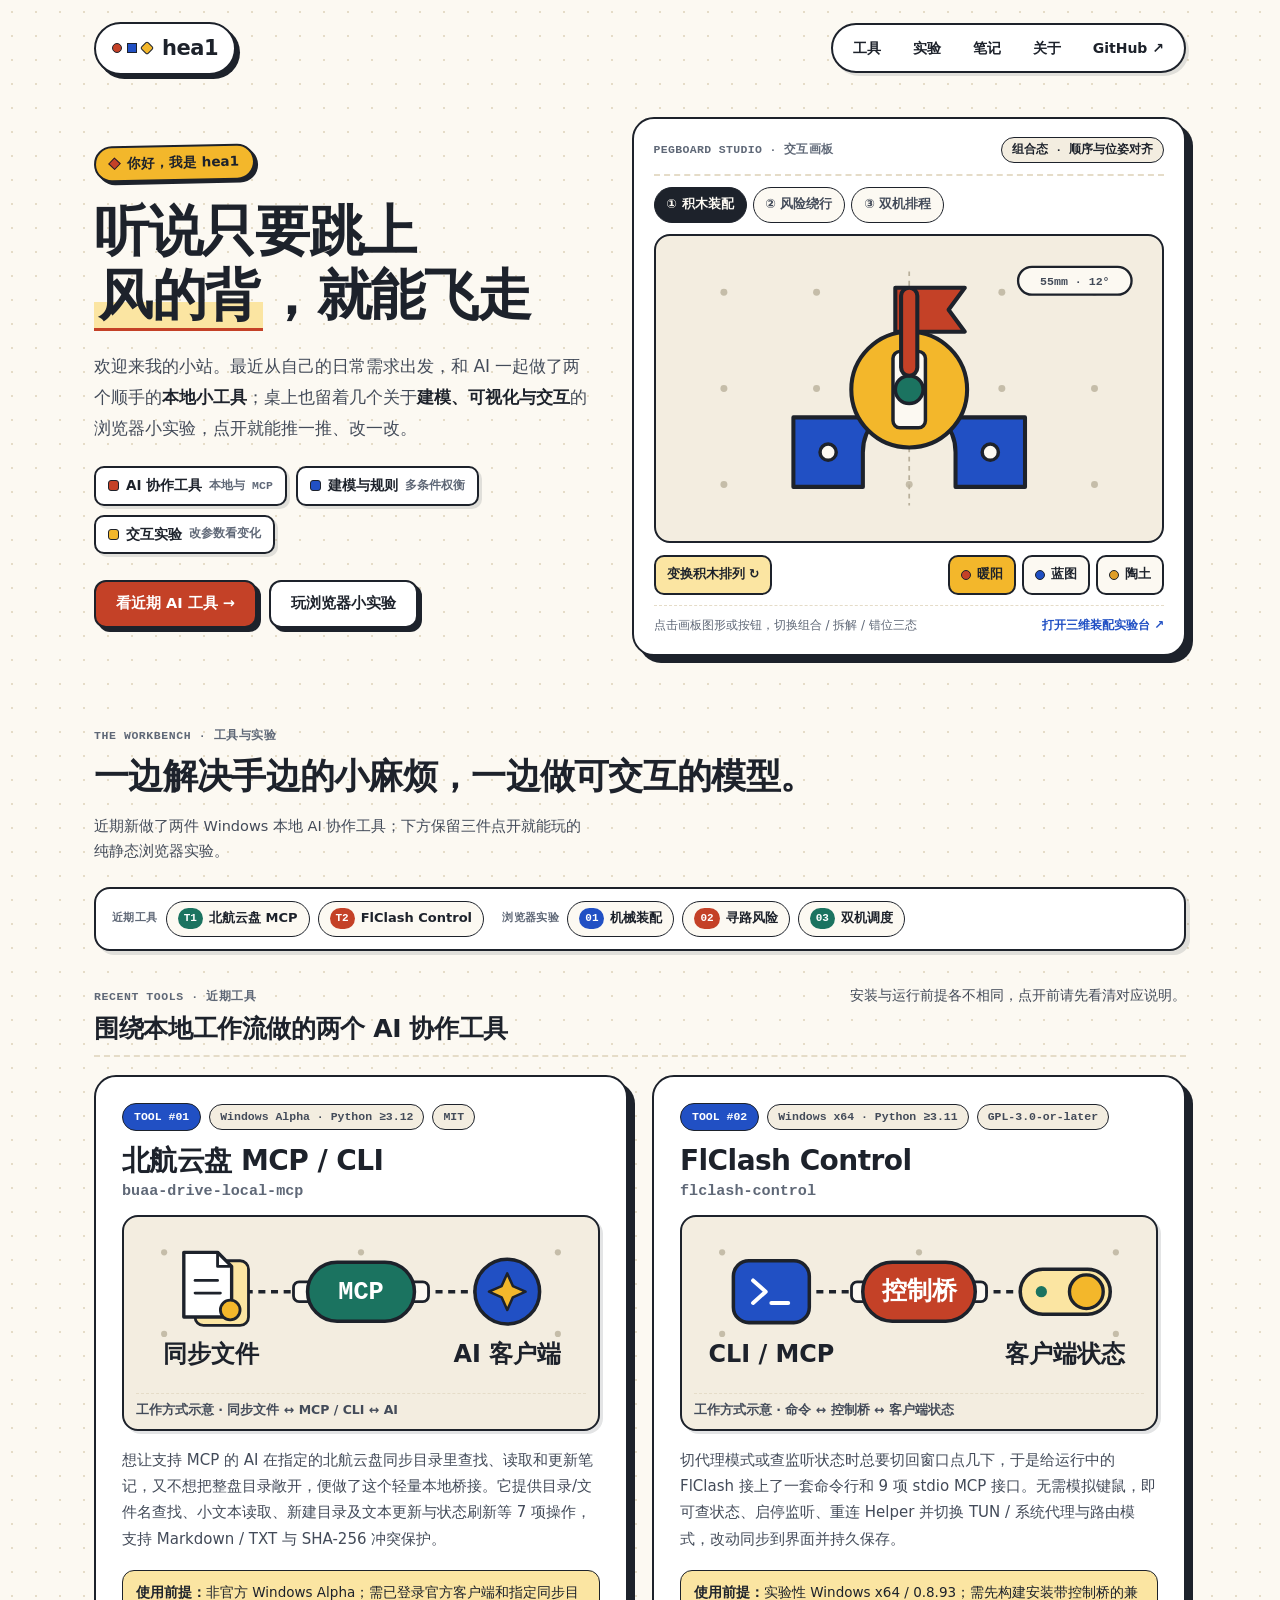
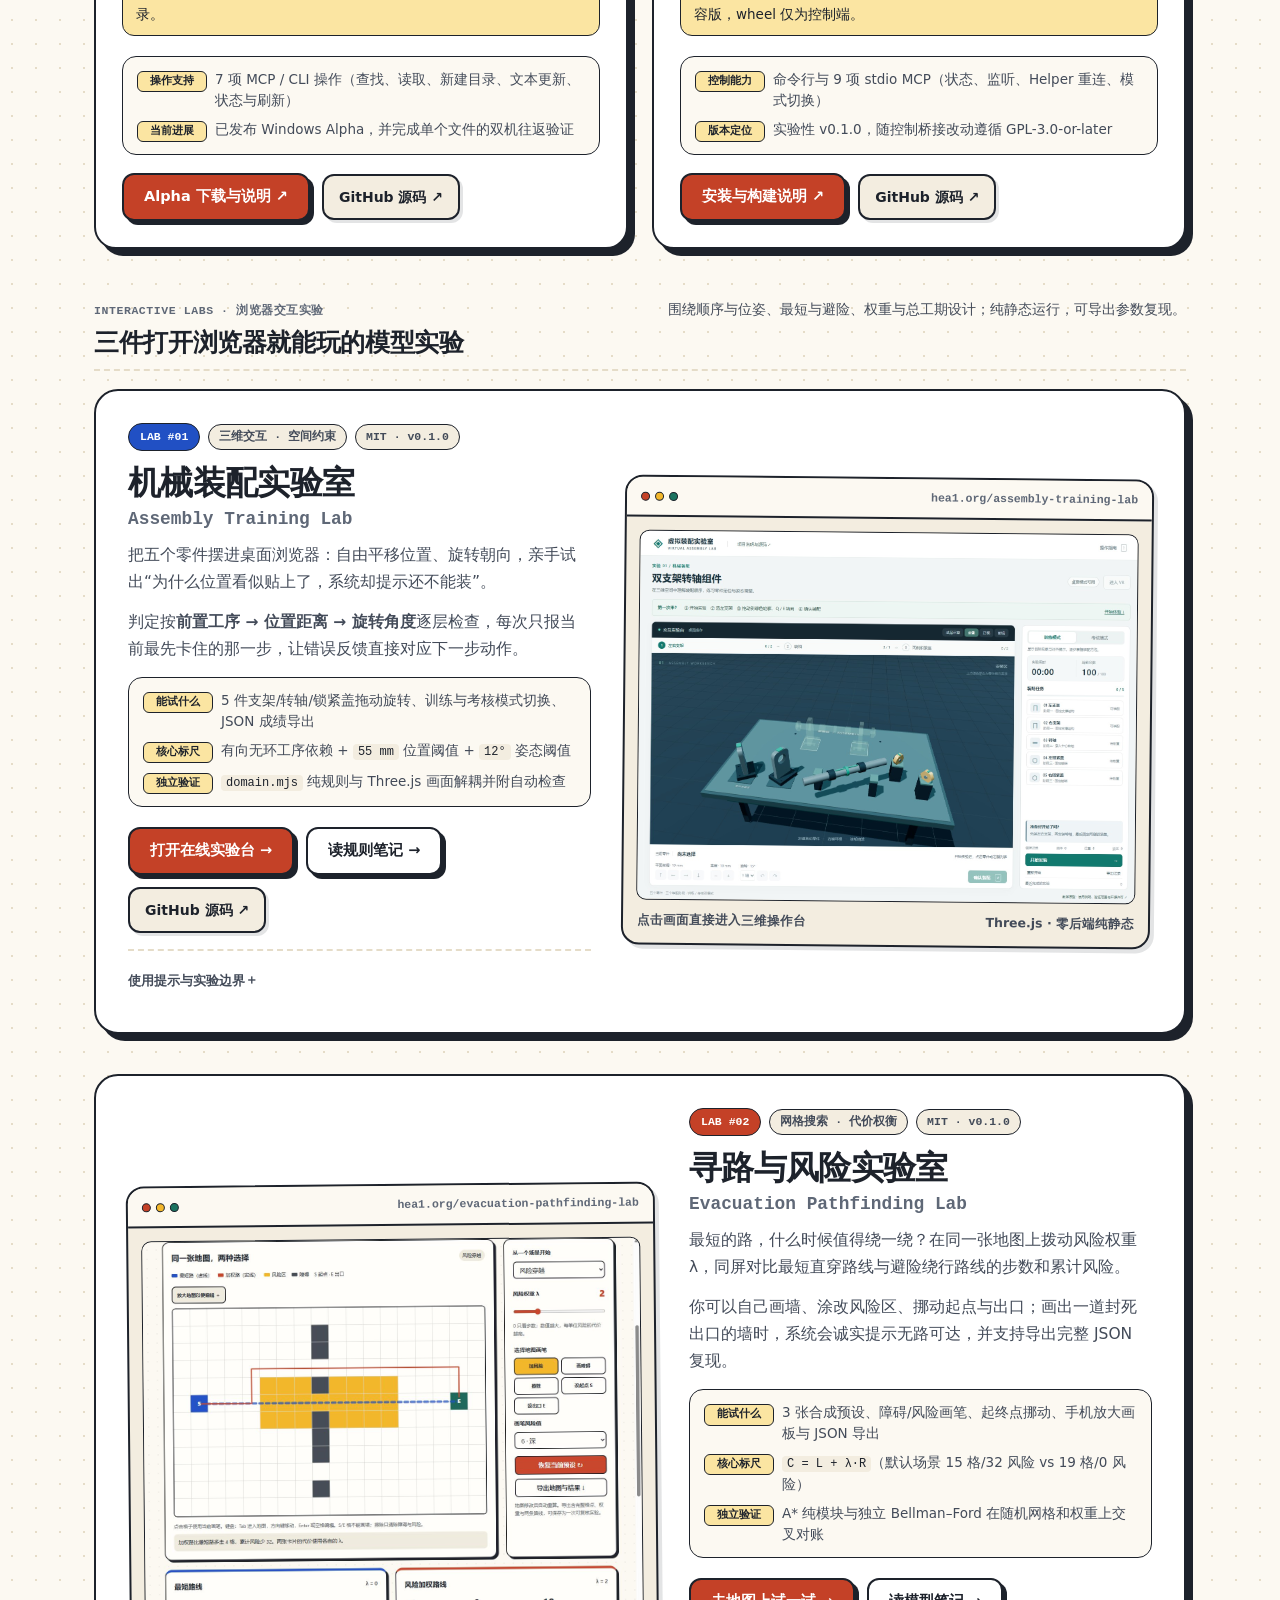
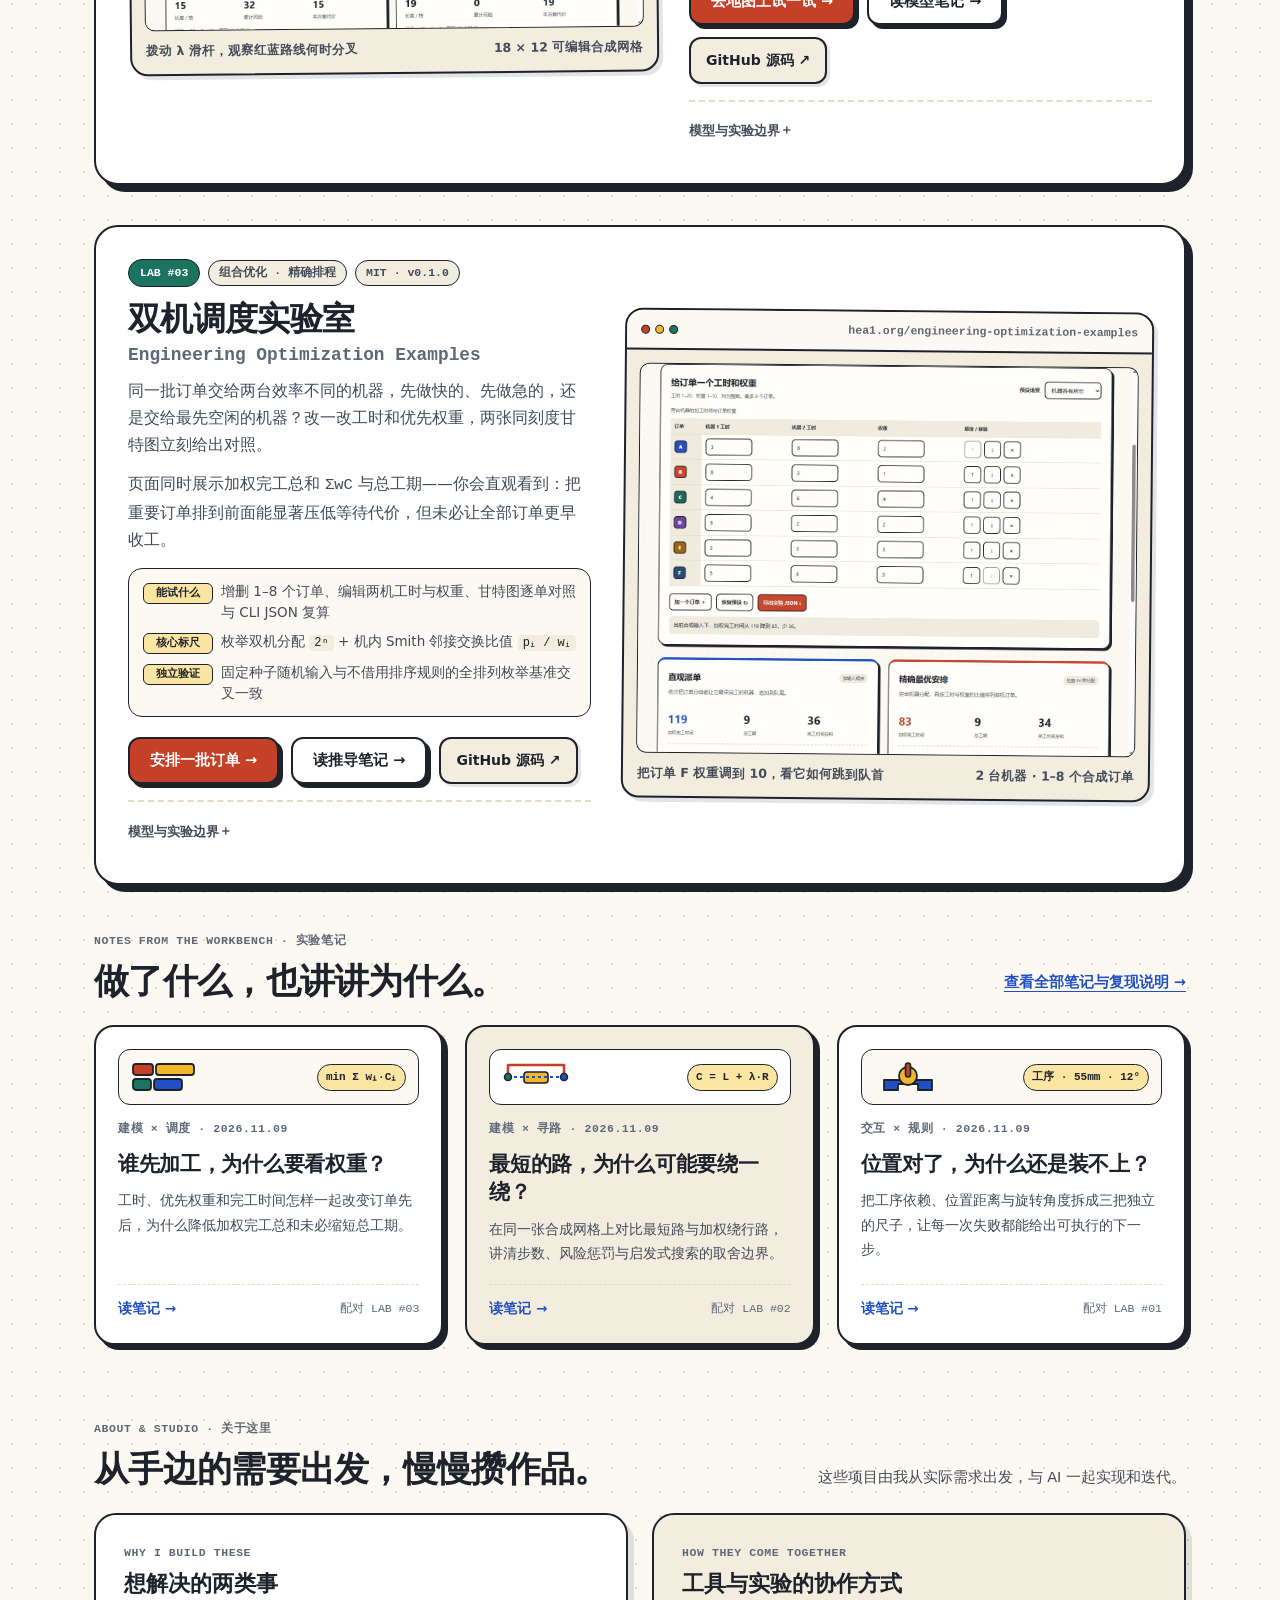
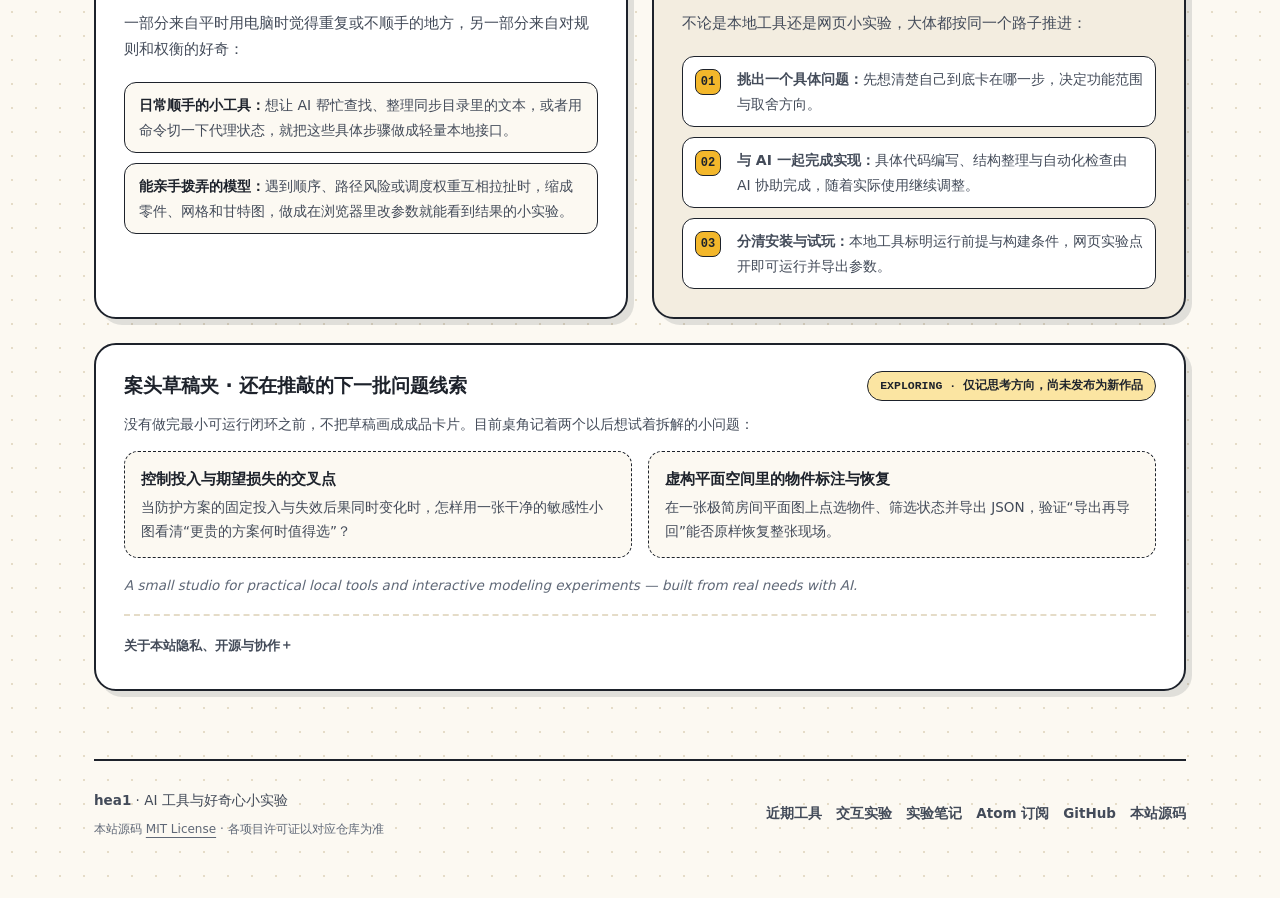
==== commit 191531ac: "Feature local AI tools alongside browser experiments" ====
--- a/index.html
+++ b/index.html
@@ -3,8 +3,8 @@
 <head>
   <meta charset="utf-8">
   <meta name="viewport" content="width=device-width, initial-scale=1">
-  <title>hea1 · 好奇心与小实验</title>
-  <meta name="description" content="你好，我是 hea1。听说只要跳上风的背，就能飞走。把关于建模、可视化与交互的小问题，做成可以在浏览器里动手尝试的作品与笔记。">
+  <title>hea1 · AI 工具与好奇心小实验</title>
+  <meta name="description" content="你好，我是 hea1。听说只要跳上风的背，就能飞走。这里放着从实际需求出发、与 AI 一起做出的本地工具，以及关于建模、可视化与交互的浏览器小实验。">
   <link rel="canonical" href="https://hea1.org/">
   <link rel="icon" href="./favicon.svg" type="image/svg+xml">
   <meta name="theme-color" content="#fcf9f2">
@@ -12,13 +12,13 @@
   <meta property="og:type" content="website">
   <meta property="og:locale" content="zh_CN">
   <meta property="og:site_name" content="hea1">
-  <meta property="og:title" content="hea1 · 好奇心与小实验">
-  <meta property="og:description" content="听说只要跳上风的背，就能飞走。关于建模、可视化与交互的个人主页与可运行小实验。">
+  <meta property="og:title" content="hea1 · AI 工具与好奇心小实验">
+  <meta property="og:description" content="听说只要跳上风的背，就能飞走。hea1 的个人主页：近期本地 AI 协作工具，以及建模、可视化与交互浏览器小实验。">
   <meta property="og:url" content="https://hea1.org/">
   <meta property="og:image" content="https://hea1.org/assets/share.png">
   <meta property="og:image:width" content="1200">
   <meta property="og:image:height" content="630">
-  <meta property="og:image:alt" content="hea1个人主页：听说只要跳上风的背，就能飞走，配彩色几何积木画板与三件实验作品">
+  <meta property="og:image:alt" content="hea1个人主页分享图：包含“听说只要跳上风的背，就能飞走”标题、彩色几何积木画板与三件浏览器实验画板">
   <meta name="twitter:card" content="summary_large_image">
   <link rel="stylesheet" href="./styles.css">
   <link rel="alternate" type="application/atom+xml" title="hea1 的实验笔记" href="./feed.xml">
@@ -38,7 +38,8 @@
       </a>
       <div class="header-right">
         <nav class="play-nav" aria-label="主导航">
-          <a href="#projects">作品</a>
+          <a href="#tools">工具</a>
+          <a href="#labs">实验</a>
           <a href="#notes">笔记</a>
           <a href="#about">关于</a>
           <a href="https://github.com/TH0RGOODMAN" rel="noopener">GitHub ↗</a>
@@ -55,24 +56,24 @@
             <span class="underline-wave">风的背</span>，就能飞走
           </h1>
           <p class="hero-lead">
-            欢迎来我的小站逛逛。我着迷于那些<strong>多一个条件、答案就会转弯</strong>的问题——把在<strong>建模、可视化、交互</strong>里学到的规则，拼成在浏览器里推一推、改一改就能看懂的小实验。
+            欢迎来我的小站。最近从自己的日常需求出发，和 AI 一起做了两个顺手的<strong>本地小工具</strong>；桌上也留着几个关于<strong>建模、可视化与交互</strong>的浏览器小实验，点开就能推一推、改一改。
           </p>
 
-          <div class="pillar-tags" aria-label="关注的三个方向">
+          <div class="pillar-tags" aria-label="主要关注方向">
             <span class="pillar-tag">
-              <span class="pillar-swatch" style="background: var(--coral);" aria-hidden="true"></span>建模 <small>规则与权衡</small>
+              <span class="pillar-swatch" style="background: var(--coral);" aria-hidden="true"></span>AI 协作工具 <small>本地与 MCP</small>
             </span>
             <span class="pillar-tag">
-              <span class="pillar-swatch" style="background: var(--cobalt);" aria-hidden="true"></span>可视化 <small>结构可见</small>
+              <span class="pillar-swatch" style="background: var(--cobalt);" aria-hidden="true"></span>建模与规则 <small>多条件权衡</small>
             </span>
             <span class="pillar-tag">
-              <span class="pillar-swatch" style="background: var(--sun);" aria-hidden="true"></span>交互 <small>改参数看变化</small>
+              <span class="pillar-swatch" style="background: var(--sun);" aria-hidden="true"></span>交互实验 <small>改参数看变化</small>
             </span>
           </div>
 
           <div class="cta-group">
-            <a class="btn-play" href="#projects">挑一个小实验来玩 →</a>
-            <a class="btn-play secondary" href="#notes">看看背后的想法</a>
+            <a class="btn-play" href="#tools">看近期 AI 工具 →</a>
+            <a class="btn-play secondary" href="#labs">玩浏览器小实验</a>
           </div>
         </div>
 
@@ -224,218 +225,358 @@
       <section id="projects" aria-labelledby="projects-title">
         <div class="section-heading">
           <div>
-            <span class="section-eyebrow">THE WORKBENCH · 已上线作品</span>
-            <h2 id="projects-title">三件可以动手玩的作品。</h2>
-          </div>
-          <p>每件都围绕一个具体冲突设计：顺序与位姿、最短与避险、个体权重与总工期。</p>
+            <span class="section-eyebrow">THE WORKBENCH · 工具与实验</span>
+            <h2 id="projects-title">一边解决手边的小麻烦，一边做可交互的模型。</h2>
+          </div>
+          <p>近期新做了两件 Windows 本地 AI 协作工具；下方保留三件点开就能玩的纯静态浏览器实验。</p>
         </div>
 
-        <nav class="workbench-strip" aria-label="作品快速索引">
-          <a class="strip-card" href="#work-01">
-            <span class="strip-num strip-num--01">01</span>
-            <span class="strip-meta">
-              <strong>机械装配实验室</strong>
-              <span>工序依赖 × 空间位姿判定</span>
-            </span>
-          </a>
-          <a class="strip-card" href="#work-02">
-            <span class="strip-num strip-num--02">02</span>
-            <span class="strip-meta">
-              <strong>寻路与风险实验室</strong>
-              <span>路径步数 L × 风险惩罚 λR</span>
-            </span>
-          </a>
-          <a class="strip-card" href="#work-03">
-            <span class="strip-num strip-num--03">03</span>
-            <span class="strip-meta">
-              <strong>双机调度实验室</strong>
-              <span>直观派单 vs Smith 精确排序</span>
-            </span>
-          </a>
+        <nav class="workbench-index" aria-label="作品快速跳转">
+          <div class="index-cluster">
+            <span class="index-label">近期工具</span>
+            <a class="index-pill" href="#tool-01"><span class="index-code index-code--t1">T1</span>北航云盘 MCP</a>
+            <a class="index-pill" href="#tool-02"><span class="index-code index-code--t2">T2</span>FlClash Control</a>
+          </div>
+          <div class="index-cluster">
+            <span class="index-label">浏览器实验</span>
+            <a class="index-pill" href="#work-01"><span class="index-code index-code--01">01</span>机械装配</a>
+            <a class="index-pill" href="#work-02"><span class="index-code index-code--02">02</span>寻路风险</a>
+            <a class="index-pill" href="#work-03"><span class="index-code index-code--03">03</span>双机调度</a>
+          </div>
         </nav>
 
-        <article class="project-showcase" id="work-01">
-          <div class="project-copy">
-            <div class="project-meta-top">
-              <span class="badge-num">WORK #01</span>
-              <span class="badge-kind">三维交互 · 空间约束</span>
-              <span class="badge-kind">MIT · v0.1.0</span>
-            </div>
-            <h3>机械装配实验室<span class="project-en">Assembly Training Lab</span></h3>
-            <p>
-              把五个零件摆进桌面浏览器：自由平移位置、旋转朝向，亲手试出“为什么位置看似贴上了，系统却提示还不能装”。
-            </p>
-            <p>
-              判定按<strong>前置工序 → 位置距离 → 旋转角度</strong>逐层检查，每次只报当前最先卡住的那一步，让错误反馈直接对应下一步动作。
-            </p>
-
-            <div class="spec-list" aria-label="作品一规格速览">
-              <div class="spec-row">
-                <span class="spec-key">能试什么</span>
-                <span class="spec-val">5 件支架/转轴/锁紧盖拖动旋转、训练与考核模式切换、JSON 成绩导出</span>
-              </div>
-              <div class="spec-row">
-                <span class="spec-key">核心标尺</span>
-                <span class="spec-val">有向无环工序依赖 + <code>55 mm</code> 位置阈值 + <code>12°</code> 姿态阈值</span>
-              </div>
-              <div class="spec-row">
-                <span class="spec-key">独立验证</span>
-                <span class="spec-val"><code>domain.mjs</code> 纯规则与 Three.js 画面解耦，含 29 项自动检查</span>
-              </div>
-            </div>
-
-            <div class="cta-group">
-              <a class="btn-play" href="./assembly-training-lab/">打开在线实验台 →</a>
-              <a class="btn-play secondary" href="./notes/assembly-rules/">读规则笔记 →</a>
-              <a class="btn-play ghost" href="https://github.com/TH0RGOODMAN/assembly-training-lab" rel="noopener">GitHub 源码 ↗</a>
-            </div>
-
-            <details class="honest-drawer">
-              <summary>使用提示与实验边界</summary>
+        <section id="tools" class="tools-section" aria-labelledby="tools-heading">
+          <div class="subsection-head">
+            <div>
+              <span class="section-eyebrow">RECENT TOOLS · 近期工具</span>
+              <h3 id="tools-heading">围绕本地工作流做的两个 AI 协作工具</h3>
+            </div>
+            <p class="subsection-note">安装与运行前提各不相同，点开前请先看清对应说明。</p>
+          </div>
+
+          <div class="tools-grid">
+            <article class="tool-card" id="tool-01">
+              <div class="project-meta-top">
+                <span class="badge-num badge-num--tool-drive">TOOL #01</span>
+                <span class="badge-kind">Windows Alpha · Python ≥3.12</span>
+                <span class="badge-kind">MIT</span>
+              </div>
+              <h4>北航云盘 MCP / CLI<span class="project-en">buaa-drive-local-mcp</span></h4>
+
+              <figure class="tool-diagram">
+                <svg viewBox="0 0 320 112" role="img" aria-labelledby="diag-drive-title diag-drive-desc">
+                  <title id="diag-drive-title">北航云盘 MCP / CLI 工作方式示意</title>
+                  <desc id="diag-drive-desc">本地同步目录中的文本文件通过 MCP 或 CLI 提供的 7 项操作与 AI 客户端连接。</desc>
+                  <g fill="#c5bda9">
+                    <circle cx="20" cy="18" r="2.2"/><circle cx="160" cy="18" r="2.2"/><circle cx="300" cy="18" r="2.2"/>
+                    <circle cx="20" cy="76" r="2.2"/><circle cx="300" cy="76" r="2.2"/>
+                  </g>
+                  <!-- Connector Line -->
+                  <line x1="78" y1="46" x2="242" y2="46" class="diag-stroke" stroke-width="2.5" stroke-dasharray="5 4"/>
+                  <!-- Left: Paper Sheets Symbol -->
+                  <rect x="42" y="24" width="38" height="46" rx="6" class="diag-soft diag-stroke" stroke-width="2"/>
+                  <path d="M34 18 H58 L68 28 V64 H34 Z" class="diag-card diag-stroke" stroke-width="2.4" stroke-linejoin="round"/>
+                  <path d="M58 18 V28 H68" fill="none" class="diag-stroke" stroke-width="2" stroke-linejoin="round"/>
+                  <line x1="42" y1="38" x2="58" y2="38" class="diag-stroke" stroke-width="2" stroke-linecap="round"/>
+                  <line x1="42" y1="47" x2="60" y2="47" class="diag-stroke" stroke-width="2" stroke-linecap="round"/>
+                  <circle cx="67" cy="59" r="7" class="diag-sun diag-stroke" stroke-width="2"/>
+                  <text x="53" y="96" text-anchor="middle" class="diag-label">同步文件</text>
+
+                  <!-- Center: Plug / Bridge Pill -->
+                  <rect x="112" y="39" width="96" height="14" rx="4" class="diag-paper diag-stroke" stroke-width="2"/>
+                  <rect x="122" y="25" width="76" height="42" rx="21" class="diag-teal diag-stroke" stroke-width="2.5"/>
+                  <text x="160" y="51" text-anchor="middle" class="diag-label-light">MCP</text>
+
+                  <!-- Right: AI Spark Node -->
+                  <circle cx="264" cy="46" r="23" class="diag-cobalt diag-stroke" stroke-width="2.5"/>
+                  <path d="M264 33 L268 42 L277 46 L268 50 L264 59 L260 50 L251 46 L260 42 Z" class="diag-sun diag-stroke" stroke-width="1.8" stroke-linejoin="round"/>
+                  <text x="264" y="96" text-anchor="middle" class="diag-label">AI 客户端</text>
+                </svg>
+                <figcaption>工作方式示意 · 同步文件 ↔ MCP / CLI ↔ AI</figcaption>
+              </figure>
+
               <p>
-                AI 辅助开发的教学原型，推荐电脑浏览器体验。55 mm 为桌面操作吸附阈值而非机械加工公差；WebXR 为实验性入口，真实头显舒适度与学习效果尚未验证。<a href="./assembly-training-lab/about.html">查看完整说明与验证范围 ↗</a>
+                想让支持 MCP 的 AI 在指定的北航云盘同步目录里查找、读取和更新笔记，又不想把整盘目录敞开，便做了这个轻量本地桥接。它提供目录/文件名查找、小文本读取、新建目录及文本更新与状态刷新等 7 项操作，支持 Markdown / TXT 与 SHA-256 冲突保护。
               </p>
-            </details>
-          </div>
-
-          <figure class="project-shot">
-            <div class="window-bar" aria-hidden="true">
-              <span class="window-dots"><i></i><i></i><i></i></span>
-              <span class="window-url">hea1.org/assembly-training-lab</span>
-            </div>
-            <div class="project-shot-body">
-              <a href="./assembly-training-lab/" aria-label="打开机械装配实验室在线演示">
-                <img src="./assets/assembly.jpg" width="1425" height="1054" loading="lazy" decoding="async" alt="机械装配实验室画面：包含支架、转轴、锁紧盖等五个零件的三维操作台与右侧步骤提示面板">
-              </a>
-            </div>
-            <figcaption>
-              <span>点击画面直接进入三维操作台</span>
-              <span>Three.js · 零后端纯静态</span>
-            </figcaption>
-          </figure>
-        </article>
-
-        <article class="project-showcase project-showcase--reverse route-project" id="work-02">
-          <div class="project-copy">
-            <div class="project-meta-top">
-              <span class="badge-num">WORK #02</span>
-              <span class="badge-kind">网格搜索 · 代价权衡</span>
-              <span class="badge-kind">MIT · v0.1.0</span>
-            </div>
-            <h3>寻路与风险实验室<span class="project-en">Evacuation Pathfinding Lab</span></h3>
-            <p>
-              最短的路，什么时候值得绕一绕？在同一张地图上拨动风险权重 λ，同屏对比最短直穿路线与避险绕行路线的步数和累计风险。
-            </p>
-            <p>
-              你可以自己画墙、涂改风险区、挪动起点与出口；画出一道封死出口的墙时，系统会诚实提示无路可达，并支持导出完整 JSON 复现。
-            </p>
-
-            <div class="spec-list" aria-label="作品二规格速览">
-              <div class="spec-row">
-                <span class="spec-key">能试什么</span>
-                <span class="spec-val">3 张合成预设、障碍/风险画笔、起终点挪动、手机放大画板与 JSON 导出</span>
-              </div>
-              <div class="spec-row">
-                <span class="spec-key">核心标尺</span>
-                <span class="spec-val"><code>C = L + λ·R</code>（默认场景 15 格/32 风险 vs 19 格/0 风险）</span>
-              </div>
-              <div class="spec-row">
-                <span class="spec-key">独立验证</span>
-                <span class="spec-val">A* 纯模块对 100 张随机网格 × 4 组权重做独立 Bellman–Ford 最优代价对账</span>
-              </div>
-            </div>
-
-            <div class="cta-group">
-              <a class="btn-play" href="./evacuation-pathfinding-lab/">去地图上试一试 →</a>
-              <a class="btn-play secondary" href="./notes/shortest-and-risk/">读模型笔记 →</a>
-              <a class="btn-play ghost" href="https://github.com/TH0RGOODMAN/evacuation-pathfinding-lab" rel="noopener">GitHub 源码 ↗</a>
-            </div>
-
-            <details class="honest-drawer">
-              <summary>模型与实验边界</summary>
+
+              <div class="tool-prereq" role="note">
+                <strong>使用前提：</strong>非官方 Windows Alpha；需已登录官方客户端和指定同步目录。
+              </div>
+
+              <div class="spec-list" aria-label="北航云盘 MCP / CLI 要点">
+                <div class="spec-row">
+                  <span class="spec-key">操作支持</span>
+                  <span class="spec-val">7 项 MCP / CLI 操作（查找、读取、新建目录、文本更新、状态与刷新）</span>
+                </div>
+                <div class="spec-row">
+                  <span class="spec-key">当前进展</span>
+                  <span class="spec-val">已发布 Windows Alpha，并完成单个文件的双机往返验证</span>
+                </div>
+              </div>
+
+              <div class="cta-group">
+                <a class="btn-play" href="https://github.com/TH0RGOODMAN/buaa-drive-local-mcp/releases/tag/v0.1.0-alpha.1" rel="noopener">Alpha 下载与说明 ↗</a>
+                <a class="btn-play ghost" href="https://github.com/TH0RGOODMAN/buaa-drive-local-mcp" rel="noopener">GitHub 源码 ↗</a>
+              </div>
+            </article>
+
+            <article class="tool-card" id="tool-02">
+              <div class="project-meta-top">
+                <span class="badge-num badge-num--tool-flclash">TOOL #02</span>
+                <span class="badge-kind">Windows x64 · Python ≥3.11</span>
+                <span class="badge-kind">GPL-3.0-or-later</span>
+              </div>
+              <h4>FlClash Control<span class="project-en">flclash-control</span></h4>
+
+              <figure class="tool-diagram">
+                <svg viewBox="0 0 320 112" role="img" aria-labelledby="diag-flclash-title diag-flclash-desc">
+                  <title id="diag-flclash-title">FlClash Control 工作方式示意</title>
+                  <desc id="diag-flclash-desc">命令行和 stdio MCP 通过兼容版 FlClash 的控制桥同步并持久切换客户端状态。</desc>
+                  <g fill="#c5bda9">
+                    <circle cx="20" cy="18" r="2.2"/><circle cx="160" cy="18" r="2.2"/><circle cx="300" cy="18" r="2.2"/>
+                    <circle cx="20" cy="76" r="2.2"/><circle cx="300" cy="76" r="2.2"/>
+                  </g>
+                  <!-- Connector Line -->
+                  <line x1="78" y1="46" x2="242" y2="46" class="diag-stroke" stroke-width="2.5" stroke-dasharray="5 4"/>
+                  <!-- Left: Command Key Symbol -->
+                  <rect x="28" y="24" width="54" height="44" rx="11" class="diag-cobalt diag-stroke" stroke-width="2.5"/>
+                  <polyline points="42,38 51,46 42,54" fill="none" stroke="#ffffff" stroke-width="2.8" stroke-linecap="round" stroke-linejoin="round"/>
+                  <line x1="55" y1="54" x2="67" y2="54" stroke="#ffffff" stroke-width="2.8" stroke-linecap="round"/>
+                  <text x="55" y="96" text-anchor="middle" class="diag-label">CLI / MCP</text>
+
+                  <!-- Center: Control Bridge Pill -->
+                  <rect x="112" y="39" width="96" height="14" rx="4" class="diag-paper diag-stroke" stroke-width="2"/>
+                  <rect x="120" y="25" width="80" height="42" rx="21" class="diag-coral diag-stroke" stroke-width="2.5"/>
+                  <text x="160" y="51" text-anchor="middle" class="diag-label-light">控制桥</text>
+
+                  <!-- Right: Toggle Switch Symbol -->
+                  <rect x="232" y="30" width="64" height="32" rx="16" class="diag-soft diag-stroke" stroke-width="2.5"/>
+                  <circle cx="247" cy="46" r="4" class="diag-teal"/>
+                  <circle cx="279" cy="46" r="12" class="diag-sun diag-stroke" stroke-width="2.4"/>
+                  <text x="264" y="96" text-anchor="middle" class="diag-label">客户端状态</text>
+                </svg>
+                <figcaption>工作方式示意 · 命令 ↔ 控制桥 ↔ 客户端状态</figcaption>
+              </figure>
+
               <p>
-                AI 辅助新实现的静态网格教学示例，风险值为无量纲合成惩罚，不含烟气扩散、人群拥堵或多楼层机制；不复现旧论文结果，也不能指导现实疏散决策。<a href="./notes/shortest-and-risk/">阅读设计与验证说明 →</a>
+                切代理模式或查监听状态时总要切回窗口点几下，于是给运行中的 FlClash 接上了一套命令行和 9 项 stdio MCP 接口。无需模拟键鼠，即可查状态、启停监听、重连 Helper 并切换 TUN / 系统代理与路由模式，改动同步到界面并持久保存。
               </p>
-            </details>
-          </div>
-
-          <figure class="project-shot">
-            <div class="window-bar" aria-hidden="true">
-              <span class="window-dots"><i></i><i></i><i></i></span>
-              <span class="window-url">hea1.org/evacuation-pathfinding-lab</span>
-            </div>
-            <div class="project-shot-body">
-              <a href="./evacuation-pathfinding-lab/" aria-label="打开寻路与风险实验室">
-                <img src="./assets/pathfinding.jpg" width="1280" height="1000" loading="lazy" decoding="async" alt="寻路实验实际画面：蓝色虚线穿过风险区，红色实线绕行，右侧可调权重和编辑地图">
-              </a>
-            </div>
-            <figcaption>
-              <span>拨动 λ 滑杆，观察红蓝路线何时分叉</span>
-              <span>18 × 12 可编辑合成网格</span>
-            </figcaption>
-          </figure>
-        </article>
-
-        <article class="project-showcase scheduling-project" id="work-03">
-          <div class="project-copy">
-            <div class="project-meta-top">
-              <span class="badge-num">WORK #03</span>
-              <span class="badge-kind">组合优化 · 精确排程</span>
-              <span class="badge-kind">MIT · v0.1.0</span>
-            </div>
-            <h3>双机调度实验室<span class="project-en">Engineering Optimization Examples</span></h3>
-            <p>
-              同一批订单交给两台效率不同的机器，先做快的、先做急的，还是交给最先空闲的机器？改一改工时和优先权重，两张同刻度甘特图立刻给出对照。
-            </p>
-            <p>
-              页面同时展示加权完工总和 <code>ΣwC</code> 与总工期——你会直观看到：把重要订单排到前面能显著压低等待代价，但未必让全部订单更早收工。
-            </p>
-
-            <div class="spec-list" aria-label="作品三规格速览">
-              <div class="spec-row">
-                <span class="spec-key">能试什么</span>
-                <span class="spec-val">增删 1–8 个订单、编辑两机工时与权重、甘特图逐单对照与 CLI JSON 复算</span>
-              </div>
-              <div class="spec-row">
-                <span class="spec-key">核心标尺</span>
-                <span class="spec-val">枚举双机分配 <code>2ⁿ</code> + 机内 Smith 邻接交换比值 <code>pᵢ / wᵢ</code></span>
-              </div>
-              <div class="spec-row">
-                <span class="spec-key">独立验证</span>
-                <span class="spec-val">60 组固定种子随机输入与不借用排序规则的全排列分割枚举基准完全一致</span>
-              </div>
-            </div>
-
-            <div class="cta-group">
-              <a class="btn-play" href="./engineering-optimization-examples/">安排一批订单 →</a>
-              <a class="btn-play secondary" href="./notes/scheduling-priorities/">读推导笔记 →</a>
-              <a class="btn-play ghost" href="https://github.com/TH0RGOODMAN/engineering-optimization-examples" rel="noopener">GitHub 源码 ↗</a>
-            </div>
-
-            <details class="honest-drawer">
-              <summary>模型与实验边界</summary>
+
+              <div class="tool-prereq" role="note">
+                <strong>使用前提：</strong>实验性 Windows x64 / 0.8.93；需先构建安装带控制桥的兼容版，wheel 仅为控制端。
+              </div>
+
+              <div class="spec-list" aria-label="FlClash Control 要点">
+                <div class="spec-row">
+                  <span class="spec-key">控制能力</span>
+                  <span class="spec-val">命令行与 9 项 stdio MCP（状态、监听、Helper 重连、模式切换）</span>
+                </div>
+                <div class="spec-row">
+                  <span class="spec-key">版本定位</span>
+                  <span class="spec-val">实验性 v0.1.0，随控制桥接改动遵循 GPL-3.0-or-later</span>
+                </div>
+              </div>
+
+              <div class="cta-group">
+                <a class="btn-play" href="https://github.com/TH0RGOODMAN/flclash-control/blob/main/docs/usage.md" rel="noopener">安装与构建说明 ↗</a>
+                <a class="btn-play ghost" href="https://github.com/TH0RGOODMAN/flclash-control" rel="noopener">GitHub 源码 ↗</a>
+              </div>
+            </article>
+          </div>
+        </section>
+
+        <section id="labs" aria-labelledby="labs-heading">
+          <div class="subsection-head">
+            <div>
+              <span class="section-eyebrow">INTERACTIVE LABS · 浏览器交互实验</span>
+              <h3 id="labs-heading">三件打开浏览器就能玩的模型实验</h3>
+            </div>
+            <p class="subsection-note">围绕顺序与位姿、最短与避险、权重与总工期设计；纯静态运行，可导出参数复现。</p>
+          </div>
+
+          <article class="project-showcase" id="work-01">
+            <div class="project-copy">
+              <div class="project-meta-top">
+                <span class="badge-num">LAB #01</span>
+                <span class="badge-kind">三维交互 · 空间约束</span>
+                <span class="badge-kind">MIT · v0.1.0</span>
+              </div>
+              <h4>机械装配实验室<span class="project-en">Assembly Training Lab</span></h4>
               <p>
-                AI 辅助构造的合成教学例子，不公开任何课程原题或答案。精确最优仅适用于两机、零时刻同时到达、无切换准备时间且不可中断的 <code>ΣwC</code> 目标，不代表工业生产排程表现。<a href="./notes/scheduling-priorities/">阅读推导与验证 →</a>
+                把五个零件摆进桌面浏览器：自由平移位置、旋转朝向，亲手试出“为什么位置看似贴上了，系统却提示还不能装”。
               </p>
-            </details>
-          </div>
-
-          <figure class="project-shot">
-            <div class="window-bar" aria-hidden="true">
-              <span class="window-dots"><i></i><i></i><i></i></span>
-              <span class="window-url">hea1.org/engineering-optimization-examples</span>
-            </div>
-            <div class="project-shot-body">
-              <a href="./engineering-optimization-examples/" aria-label="打开双机调度实验室">
-                <img src="./assets/scheduling.jpg" width="1280" height="1000" loading="lazy" decoding="async" alt="双机调度实际界面：订单工时与权重表，以及直观派单和精确最优方案的两张甘特图">
-              </a>
-            </div>
-            <figcaption>
-              <span>把订单 F 权重调到 10，看它如何跳到队首</span>
-              <span>2 台机器 · 1–8 个合成订单</span>
-            </figcaption>
-          </figure>
-        </article>
+              <p>
+                判定按<strong>前置工序 → 位置距离 → 旋转角度</strong>逐层检查，每次只报当前最先卡住的那一步，让错误反馈直接对应下一步动作。
+              </p>
+
+              <div class="spec-list" aria-label="作品一规格速览">
+                <div class="spec-row">
+                  <span class="spec-key">能试什么</span>
+                  <span class="spec-val">5 件支架/转轴/锁紧盖拖动旋转、训练与考核模式切换、JSON 成绩导出</span>
+                </div>
+                <div class="spec-row">
+                  <span class="spec-key">核心标尺</span>
+                  <span class="spec-val">有向无环工序依赖 + <code>55 mm</code> 位置阈值 + <code>12°</code> 姿态阈值</span>
+                </div>
+                <div class="spec-row">
+                  <span class="spec-key">独立验证</span>
+                  <span class="spec-val"><code>domain.mjs</code> 纯规则与 Three.js 画面解耦并附自动检查</span>
+                </div>
+              </div>
+
+              <div class="cta-group">
+                <a class="btn-play" href="./assembly-training-lab/">打开在线实验台 →</a>
+                <a class="btn-play secondary" href="./notes/assembly-rules/">读规则笔记 →</a>
+                <a class="btn-play ghost" href="https://github.com/TH0RGOODMAN/assembly-training-lab" rel="noopener">GitHub 源码 ↗</a>
+              </div>
+
+              <details class="honest-drawer">
+                <summary>使用提示与实验边界</summary>
+                <p>
+                  AI 辅助开发的教学原型，推荐电脑浏览器体验。55 mm 为桌面操作吸附阈值而非机械加工公差；WebXR 为实验性入口，真实头显舒适度与学习效果尚未验证。<a href="./assembly-training-lab/about.html">查看完整说明与验证范围 ↗</a>
+                </p>
+              </details>
+            </div>
+
+            <figure class="project-shot">
+              <div class="window-bar" aria-hidden="true">
+                <span class="window-dots"><i></i><i></i><i></i></span>
+                <span class="window-url">hea1.org/assembly-training-lab</span>
+              </div>
+              <div class="project-shot-body">
+                <a href="./assembly-training-lab/" aria-label="打开机械装配实验室在线演示">
+                  <img src="./assets/assembly.jpg" width="1425" height="1054" loading="lazy" decoding="async" alt="机械装配实验室画面：包含支架、转轴、锁紧盖等五个零件的三维操作台与右侧步骤提示面板">
+                </a>
+              </div>
+              <figcaption>
+                <span>点击画面直接进入三维操作台</span>
+                <span>Three.js · 零后端纯静态</span>
+              </figcaption>
+            </figure>
+          </article>
+
+          <article class="project-showcase project-showcase--reverse route-project" id="work-02">
+            <div class="project-copy">
+              <div class="project-meta-top">
+                <span class="badge-num">LAB #02</span>
+                <span class="badge-kind">网格搜索 · 代价权衡</span>
+                <span class="badge-kind">MIT · v0.1.0</span>
+              </div>
+              <h4>寻路与风险实验室<span class="project-en">Evacuation Pathfinding Lab</span></h4>
+              <p>
+                最短的路，什么时候值得绕一绕？在同一张地图上拨动风险权重 λ，同屏对比最短直穿路线与避险绕行路线的步数和累计风险。
+              </p>
+              <p>
+                你可以自己画墙、涂改风险区、挪动起点与出口；画出一道封死出口的墙时，系统会诚实提示无路可达，并支持导出完整 JSON 复现。
+              </p>
+
+              <div class="spec-list" aria-label="作品二规格速览">
+                <div class="spec-row">
+                  <span class="spec-key">能试什么</span>
+                  <span class="spec-val">3 张合成预设、障碍/风险画笔、起终点挪动、手机放大画板与 JSON 导出</span>
+                </div>
+                <div class="spec-row">
+                  <span class="spec-key">核心标尺</span>
+                  <span class="spec-val"><code>C = L + λ·R</code>（默认场景 15 格/32 风险 vs 19 格/0 风险）</span>
+                </div>
+                <div class="spec-row">
+                  <span class="spec-key">独立验证</span>
+                  <span class="spec-val">A* 纯模块与独立 Bellman–Ford 在随机网格和权重上交叉对账</span>
+                </div>
+              </div>
+
+              <div class="cta-group">
+                <a class="btn-play" href="./evacuation-pathfinding-lab/">去地图上试一试 →</a>
+                <a class="btn-play secondary" href="./notes/shortest-and-risk/">读模型笔记 →</a>
+                <a class="btn-play ghost" href="https://github.com/TH0RGOODMAN/evacuation-pathfinding-lab" rel="noopener">GitHub 源码 ↗</a>
+              </div>
+
+              <details class="honest-drawer">
+                <summary>模型与实验边界</summary>
+                <p>
+                  AI 辅助实现的静态网格教学示例，风险值为无量纲合成惩罚，不含烟气扩散、人群拥堵或多楼层机制；不复现旧论文结果，也不能指导现实疏散决策。<a href="./notes/shortest-and-risk/">阅读设计与验证说明 →</a>
+                </p>
+              </details>
+            </div>
+
+            <figure class="project-shot">
+              <div class="window-bar" aria-hidden="true">
+                <span class="window-dots"><i></i><i></i><i></i></span>
+                <span class="window-url">hea1.org/evacuation-pathfinding-lab</span>
+              </div>
+              <div class="project-shot-body">
+                <a href="./evacuation-pathfinding-lab/" aria-label="打开寻路与风险实验室">
+                  <img src="./assets/pathfinding.jpg" width="1280" height="1000" loading="lazy" decoding="async" alt="寻路实验实际画面：蓝色虚线穿过风险区，红色实线绕行，右侧可调权重和编辑地图">
+                </a>
+              </div>
+              <figcaption>
+                <span>拨动 λ 滑杆，观察红蓝路线何时分叉</span>
+                <span>18 × 12 可编辑合成网格</span>
+              </figcaption>
+            </figure>
+          </article>
+
+          <article class="project-showcase scheduling-project" id="work-03">
+            <div class="project-copy">
+              <div class="project-meta-top">
+                <span class="badge-num">LAB #03</span>
+                <span class="badge-kind">组合优化 · 精确排程</span>
+                <span class="badge-kind">MIT · v0.1.0</span>
+              </div>
+              <h4>双机调度实验室<span class="project-en">Engineering Optimization Examples</span></h4>
+              <p>
+                同一批订单交给两台效率不同的机器，先做快的、先做急的，还是交给最先空闲的机器？改一改工时和优先权重，两张同刻度甘特图立刻给出对照。
+              </p>
+              <p>
+                页面同时展示加权完工总和 <code>ΣwC</code> 与总工期——你会直观看到：把重要订单排到前面能显著压低等待代价，但未必让全部订单更早收工。
+              </p>
+
+              <div class="spec-list" aria-label="作品三规格速览">
+                <div class="spec-row">
+                  <span class="spec-key">能试什么</span>
+                  <span class="spec-val">增删 1–8 个订单、编辑两机工时与权重、甘特图逐单对照与 CLI JSON 复算</span>
+                </div>
+                <div class="spec-row">
+                  <span class="spec-key">核心标尺</span>
+                  <span class="spec-val">枚举双机分配 <code>2ⁿ</code> + 机内 Smith 邻接交换比值 <code>pᵢ / wᵢ</code></span>
+                </div>
+                <div class="spec-row">
+                  <span class="spec-key">独立验证</span>
+                  <span class="spec-val">固定种子随机输入与不借用排序规则的全排列枚举基准交叉一致</span>
+                </div>
+              </div>
+
+              <div class="cta-group">
+                <a class="btn-play" href="./engineering-optimization-examples/">安排一批订单 →</a>
+                <a class="btn-play secondary" href="./notes/scheduling-priorities/">读推导笔记 →</a>
+                <a class="btn-play ghost" href="https://github.com/TH0RGOODMAN/engineering-optimization-examples" rel="noopener">GitHub 源码 ↗</a>
+              </div>
+
+              <details class="honest-drawer">
+                <summary>模型与实验边界</summary>
+                <p>
+                  AI 辅助构造的合成教学例子，不公开任何课程原题或答案。精确最优仅适用于两机、零时刻同时到达、无切换准备时间且不可中断的 <code>ΣwC</code> 目标，不代表工业生产排程表现。<a href="./notes/scheduling-priorities/">阅读推导与验证 →</a>
+                </p>
+              </details>
+            </div>
+
+            <figure class="project-shot">
+              <div class="window-bar" aria-hidden="true">
+                <span class="window-dots"><i></i><i></i><i></i></span>
+                <span class="window-url">hea1.org/engineering-optimization-examples</span>
+              </div>
+              <div class="project-shot-body">
+                <a href="./engineering-optimization-examples/" aria-label="打开双机调度实验室">
+                  <img src="./assets/scheduling.jpg" width="1280" height="1000" loading="lazy" decoding="async" alt="双机调度实际界面：订单工时与权重表，以及直观派单和精确最优方案的两张甘特图">
+                </a>
+              </div>
+              <figcaption>
+                <span>把订单 F 权重调到 10，看它如何跳到队首</span>
+                <span>2 台机器 · 1–8 个合成订单</span>
+              </figcaption>
+            </figure>
+          </article>
+        </section>
       </section>
 
       <section id="notes" class="notes-section" aria-labelledby="notes-title">
@@ -462,7 +603,7 @@
             <p>工时、优先权重和完工时间怎样一起改变订单先后，为什么降低加权完工总和未必缩短总工期。</p>
             <div class="note-foot">
               <span class="note-arrow">读笔记 →</span>
-              <span class="note-pair">配对 #03</span>
+              <span class="note-pair">配对 LAB #03</span>
             </div>
           </a>
 
@@ -482,7 +623,7 @@
             <p>在同一张合成网格上对比最短路与加权绕行路，讲清步数、风险惩罚与启发式搜索的取舍边界。</p>
             <div class="note-foot">
               <span class="note-arrow">读笔记 →</span>
-              <span class="note-pair">配对 #02</span>
+              <span class="note-pair">配对 LAB #02</span>
             </div>
           </a>
 
@@ -500,7 +641,7 @@
             <p>把工序依赖、位置距离与旋转角度拆成三把独立的尺子，让每一次失败都能给出可执行的下一步。</p>
             <div class="note-foot">
               <span class="note-arrow">读笔记 →</span>
-              <span class="note-pair">配对 #01</span>
+              <span class="note-pair">配对 LAB #01</span>
             </div>
           </a>
         </div>
@@ -509,48 +650,46 @@
       <section id="about" class="about-section" aria-labelledby="about-title">
         <div class="section-heading">
           <div>
-            <span class="section-eyebrow">ABOUT &amp; STUDIO HABITS · 关于小站</span>
-            <h2 id="about-title">慢慢做，认真玩。</h2>
-          </div>
-          <p>比起堆砌复杂的名词，我更想把一个小问题的来龙去脉摆在桌面上。</p>
+            <span class="section-eyebrow">ABOUT &amp; STUDIO · 关于这里</span>
+            <h2 id="about-title">从手边的需要出发，慢慢攒作品。</h2>
+          </div>
+          <p>这些项目由我从实际需求出发，与 AI 一起实现和迭代。</p>
         </div>
 
         <div class="story-grid">
           <div class="story-card">
-            <span class="section-eyebrow">WHY THESE TOYS</span>
-            <h3>我常琢磨的一类问题</h3>
+            <span class="section-eyebrow">WHY I BUILD THESE</span>
+            <h3>想解决的两类事</h3>
             <p class="story-intro">
-              只有一个目标时，答案往往很直白；一旦多个条件互相拉扯，直觉就开始打架。我喜欢把这种“拉扯感”做成能亲手拨弄的界面：
+              一部分来自平时用电脑时觉得重复或不顺手的地方，另一部分来自对规则和权衡的好奇：
             </p>
             <ul class="thread-list">
-              <li><strong>约束与反馈：</strong>当顺序、位置和角度同时约束一个动作，怎样报错才不让人一头雾水？</li>
-              <li><strong>代价与权衡：</strong>为了绕开一片高风险格子，多走几步才算划算？权重滑杆把隐含假设摆到明面上。</li>
-              <li><strong>局部与整体：</strong>让高优先级任务尽早完工，和让整批任务尽早收尾，为什么常常不是同一件事？</li>
+              <li><strong>日常顺手的小工具：</strong>想让 AI 帮忙查找、整理同步目录里的文本，或者用命令切一下代理状态，就把这些具体步骤做成轻量本地接口。</li>
+              <li><strong>能亲手拨弄的模型：</strong>遇到顺序、路径风险或调度权重互相拉扯时，缩成零件、网格和甘特图，做成在浏览器里改参数就能看到结果的小实验。</li>
             </ul>
           </div>
 
           <div class="story-card warm-tint">
-            <span class="section-eyebrow">HOW THEY ARE BUILT</span>
-            <h3>做小实验的四步习惯</h3>
+            <span class="section-eyebrow">HOW THEY COME TOGETHER</span>
+            <h3>工具与实验的协作方式</h3>
             <p class="story-intro">
-              这里从装配实验起步，慢慢长出寻路和调度。每件小作品上架前，都尽量走完同一个小闭环：
+              不论是本地工具还是网页小实验，大体都按同一个路子推进：
             </p>
             <ol class="habit-steps">
-              <li><span class="habit-num">01</span><div><strong>缩成一张画板：</strong>去掉外围包袱，只留最能体现冲突的几个零件、一张小网格或几张订单。</div></li>
-              <li><span class="habit-num">02</span><div><strong>规则与画面拆开：</strong>核心计算写成纯模块，不靠肉眼看动画猜对错。</div></li>
-              <li><span class="habit-num">03</span><div><strong>用笨办法对账：</strong>另写一套独立基准（如 Bellman–Ford 或全排列枚举）交叉核对随机样本。</div></li>
-              <li><span class="habit-num">04</span><div><strong>留好复现与边界：</strong>支持 JSON 导出重算，同时把“没验证什么、不适用什么”坦诚写出来。</div></li>
+              <li><span class="habit-num">01</span><div><strong>挑出一个具体问题：</strong>先想清楚自己到底卡在哪一步，决定功能范围与取舍方向。</div></li>
+              <li><span class="habit-num">02</span><div><strong>与 AI 一起完成实现：</strong>具体代码编写、结构整理与自动化检查由 AI 协助完成，随着实际使用继续调整。</div></li>
+              <li><span class="habit-num">03</span><div><strong>分清安装与试玩：</strong>本地工具标明运行前提与构建条件，网页实验点开即可运行并导出参数。</div></li>
             </ol>
           </div>
         </div>
 
         <div class="sketchbook-banner">
           <div class="sketchbook-head">
-            <h3>案头草稿夹 · 正在推敲的下一批问题线索</h3>
+            <h3>案头草稿夹 · 还在推敲的下一批问题线索</h3>
             <span class="exploratory-pill">EXPLORING · 仅记思考方向，尚未发布为新作品</span>
           </div>
           <p class="sketchbook-lead">
-            没有做完最小可复现闭环之前，不把草稿画成成品卡片。目前桌角记着两个以后想试着拆解的小问题：
+            没有做完最小可运行闭环之前，不把草稿画成成品卡片。目前桌角记着两个以后想试着拆解的小问题：
           </p>
           <div class="sketchbook-grid">
             <div class="sketch-item">
@@ -562,11 +701,11 @@
               <p>在一张极简房间平面图上点选物件、筛选状态并导出 JSON，验证“导出再导回”能否原样恢复整张现场。</p>
             </div>
           </div>
-          <p class="english-motto" lang="en">A small studio for curiosity, modeling and playable rules — built one verifiable experiment at a time.</p>
+          <p class="english-motto" lang="en">A small studio for practical local tools and interactive modeling experiments — built from real needs with AI.</p>
           <details class="honest-drawer">
-            <summary>关于本站隐私、开源与协作方式</summary>
-            <p>本站仅使用公开代号 hea1，不设置登录、表单、Cookie、本地存储或分析埋点；画板与配色切换仅在当前页面内生效。静态托管平台可能保留常规访问日志。</p>
-            <p>页面沿用明亮造物画板风格（Gemini 协助视觉与前端重构，Codex 协助工程实现与核验），源码采用 MIT 许可公开，各实验的具体开发来源与验证边界以对应仓库文档为准。</p>
+            <summary>关于本站隐私、开源与协作</summary>
+            <p>本站仅使用公开代号 hea1，不设登录、表单、Cookie、本地存储或分析埋点；画板与配色切换仅在当前页面内生效。</p>
+            <p>主页由 Gemini 协助文案与前端设计，由 Codex 独立复核与整合。网站源码采用 MIT 许可，各链接项目的适用范围及协议以对应仓库为准。</p>
           </details>
         </div>
       </section>
@@ -574,13 +713,12 @@
 
     <footer class="play-footer">
       <div>
-        <strong>hea1</strong> · 好奇心与小实验
-        <div class="license-note">© 2026 hea1 contributors · <a href="./LICENSE">MIT License</a></div>
+        <strong>hea1</strong> · AI 工具与好奇心小实验
+        <div class="license-note">本站源码 <a href="./LICENSE">MIT License</a> · 各项目许可证以对应仓库为准</div>
       </div>
       <div class="play-footer-links">
-        <a href="./assembly-training-lab/">装配实验</a>
-        <a href="./evacuation-pathfinding-lab/">寻路实验</a>
-        <a href="./engineering-optimization-examples/">调度实验</a>
+        <a href="#tools">近期工具</a>
+        <a href="#labs">交互实验</a>
         <a href="./notes/">实验笔记</a>
         <a href="./feed.xml">Atom 订阅</a>
         <a href="https://github.com/TH0RGOODMAN" rel="noopener">GitHub</a>
--- a/styles.css
+++ b/styles.css
@@ -712,7 +712,73 @@
   color: var(--cobalt);
 }
 
-/* Workbench Quick-Jump Index Strip */
+/* Workbench Compact Quick-Jump Index */
+.workbench-index {
+  display: flex;
+  flex-wrap: wrap;
+  align-items: center;
+  gap: 10px 18px;
+  background: var(--card);
+  border: 2px solid var(--border);
+  border-radius: 16px;
+  padding: 12px 16px;
+  margin-bottom: 30px;
+  box-shadow: 4px 4px 0 var(--shadow-color);
+}
+
+.index-cluster {
+  display: flex;
+  flex-wrap: wrap;
+  align-items: center;
+  gap: 8px;
+  min-width: 0;
+}
+
+.index-label {
+  font-family: var(--mono);
+  font-size: 11px;
+  font-weight: 800;
+  color: var(--ink-muted);
+  letter-spacing: 0.04em;
+}
+
+.index-pill {
+  display: inline-flex;
+  align-items: center;
+  gap: 6px;
+  min-height: 36px;
+  padding: 4px 11px;
+  background: var(--ivory);
+  border: 1.5px solid var(--border);
+  border-radius: 999px;
+  text-decoration: none;
+  font-size: 13px;
+  font-weight: 700;
+  color: var(--ink);
+  transition: background-color 0.14s ease, transform 0.14s ease;
+}
+
+.index-pill:hover {
+  background: var(--sun-soft);
+  transform: translateY(-1px);
+}
+
+.index-code {
+  font-family: var(--mono);
+  font-size: 11px;
+  font-weight: 800;
+  color: #ffffff;
+  background: var(--cobalt);
+  padding: 1px 6px;
+  border-radius: 999px;
+}
+
+.index-code--t1 { background: var(--teal); }
+.index-code--t2 { background: var(--coral); }
+.index-code--01 { background: var(--cobalt); }
+.index-code--02 { background: var(--coral); }
+.index-code--03 { background: var(--teal); }
+
 .workbench-strip {
   display: grid;
   grid-template-columns: repeat(3, minmax(0, 1fr));
@@ -770,6 +836,147 @@
   font-size: 11.5px;
   color: var(--ink-muted);
   margin-top: 2px;
+}
+
+/* Recent AI Collaboration Tools Subsection */
+.tools-section {
+  margin: 0 0 46px;
+}
+
+.subsection-head {
+  display: flex;
+  flex-wrap: wrap;
+  align-items: baseline;
+  justify-content: space-between;
+  gap: 8px 20px;
+  margin: 0 0 18px;
+  padding-bottom: 10px;
+  border-bottom: 2px dashed var(--cream-deep);
+}
+
+.subsection-head h3 {
+  font-size: clamp(20px, 2.4vw, 25px);
+  line-height: 1.3;
+  margin: 4px 0 0;
+  letter-spacing: -0.015em;
+}
+
+.subsection-note {
+  margin: 0;
+  font-size: 13.5px;
+  color: var(--ink-sec);
+}
+
+.tools-grid {
+  display: grid;
+  grid-template-columns: repeat(2, minmax(0, 1fr));
+  gap: 24px;
+  align-items: stretch;
+}
+
+.tools-grid > * {
+  min-width: 0;
+}
+
+.tool-card {
+  background: var(--card);
+  border: 2px solid var(--border);
+  border-radius: 22px;
+  box-shadow: 7px 7px 0 var(--border);
+  padding: 26px;
+  display: flex;
+  flex-direction: column;
+}
+
+.tool-card h4 {
+  font-size: clamp(23px, 2.6vw, 28px);
+  margin: 0 0 12px;
+  line-height: 1.25;
+  letter-spacing: -0.02em;
+}
+
+.tool-card > p {
+  color: var(--ink-sec);
+  font-size: 15px;
+  margin: 0 0 14px;
+  line-height: 1.75;
+}
+
+.badge-num--tool-drive {
+  background: var(--teal);
+}
+
+.badge-num--tool-flclash {
+  background: var(--coral);
+}
+
+.tool-diagram {
+  margin: 2px 0 16px;
+  background: var(--cream-soft);
+  border: 2px solid var(--border);
+  border-radius: 16px;
+  padding: 10px 12px;
+  box-shadow: 3px 3px 0 var(--shadow-color);
+}
+
+.tool-diagram svg {
+  width: 100%;
+  height: auto;
+  display: block;
+}
+
+.tool-diagram figcaption {
+  margin-top: 8px;
+  padding-top: 7px;
+  border-top: 1.5px dashed var(--cream-deep);
+  font-size: 12.5px;
+  font-weight: 650;
+  color: var(--ink-sec);
+  line-height: 1.45;
+}
+
+.tool-diagram .diag-card { fill: var(--card); }
+.tool-diagram .diag-paper { fill: var(--ivory); }
+.tool-diagram .diag-sun { fill: var(--sun); }
+.tool-diagram .diag-soft { fill: var(--sun-soft); }
+.tool-diagram .diag-teal { fill: var(--teal); }
+.tool-diagram .diag-cobalt { fill: var(--cobalt); }
+.tool-diagram .diag-coral { fill: var(--coral); }
+.tool-diagram .diag-stroke { stroke: var(--border); }
+.tool-diagram .diag-label {
+  font-family: var(--sans);
+  font-size: 17px;
+  font-weight: 800;
+  fill: var(--ink);
+}
+.tool-diagram .diag-label-light {
+  font-family: var(--mono);
+  font-size: 18px;
+  font-weight: 800;
+  fill: #ffffff;
+}
+
+.tool-prereq {
+  margin: 4px 0 14px;
+  padding: 10px 13px;
+  background: var(--sun-soft);
+  border: 1.5px solid var(--border);
+  border-radius: 12px;
+  font-size: 13.5px;
+  line-height: 1.65;
+  color: var(--ink);
+}
+
+.tool-prereq strong {
+  font-weight: 800;
+}
+
+.tool-card .spec-list {
+  margin: 6px 0 18px;
+}
+
+.tool-card .cta-group {
+  margin-top: auto;
 }
 
 /* Project Showcase Posters — Alternating Studio Rhythm */
@@ -838,7 +1045,7 @@
   border-radius: 999px;
 }
 
-.project-copy h3 {
+.project-copy h4 {
   font-size: clamp(25px, 3.1vw, 33px);
   margin: 0 0 12px;
   line-height: 1.24;
@@ -1621,6 +1828,7 @@
 /* Responsive Breakpoints — Strict Zero-Overflow Guarantee down to 320px */
 @media (max-width: 980px) {
   .hero-studio,
+  .tools-grid,
   .project-showcase,
   .project-showcase--reverse,
   .story-grid {
@@ -1690,7 +1898,13 @@
     font-size: 16px;
   }
 
+  .workbench-index {
+    padding: 10px 12px;
+    gap: 8px 12px;
+  }
+
   .toyboard,
+  .tool-card,
   .project-showcase,
   .story-card,
   .sketchbook-banner {
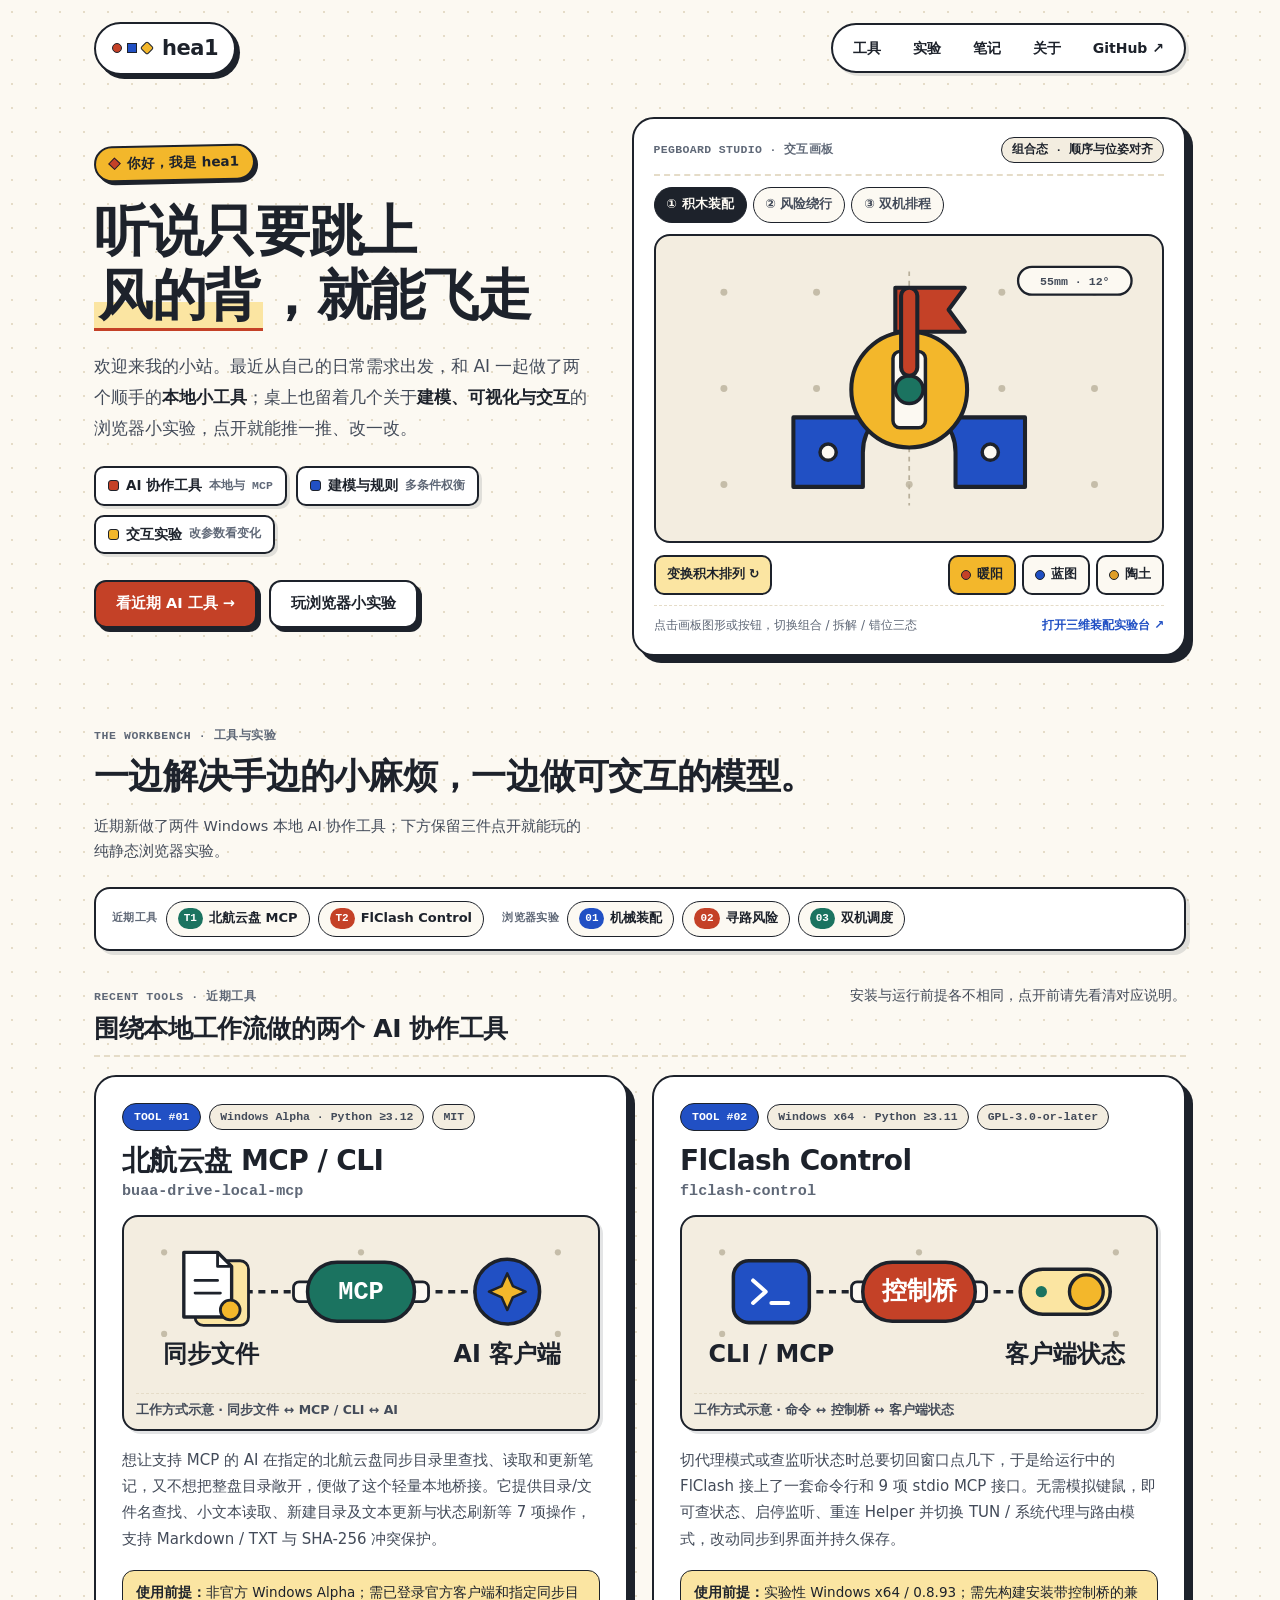
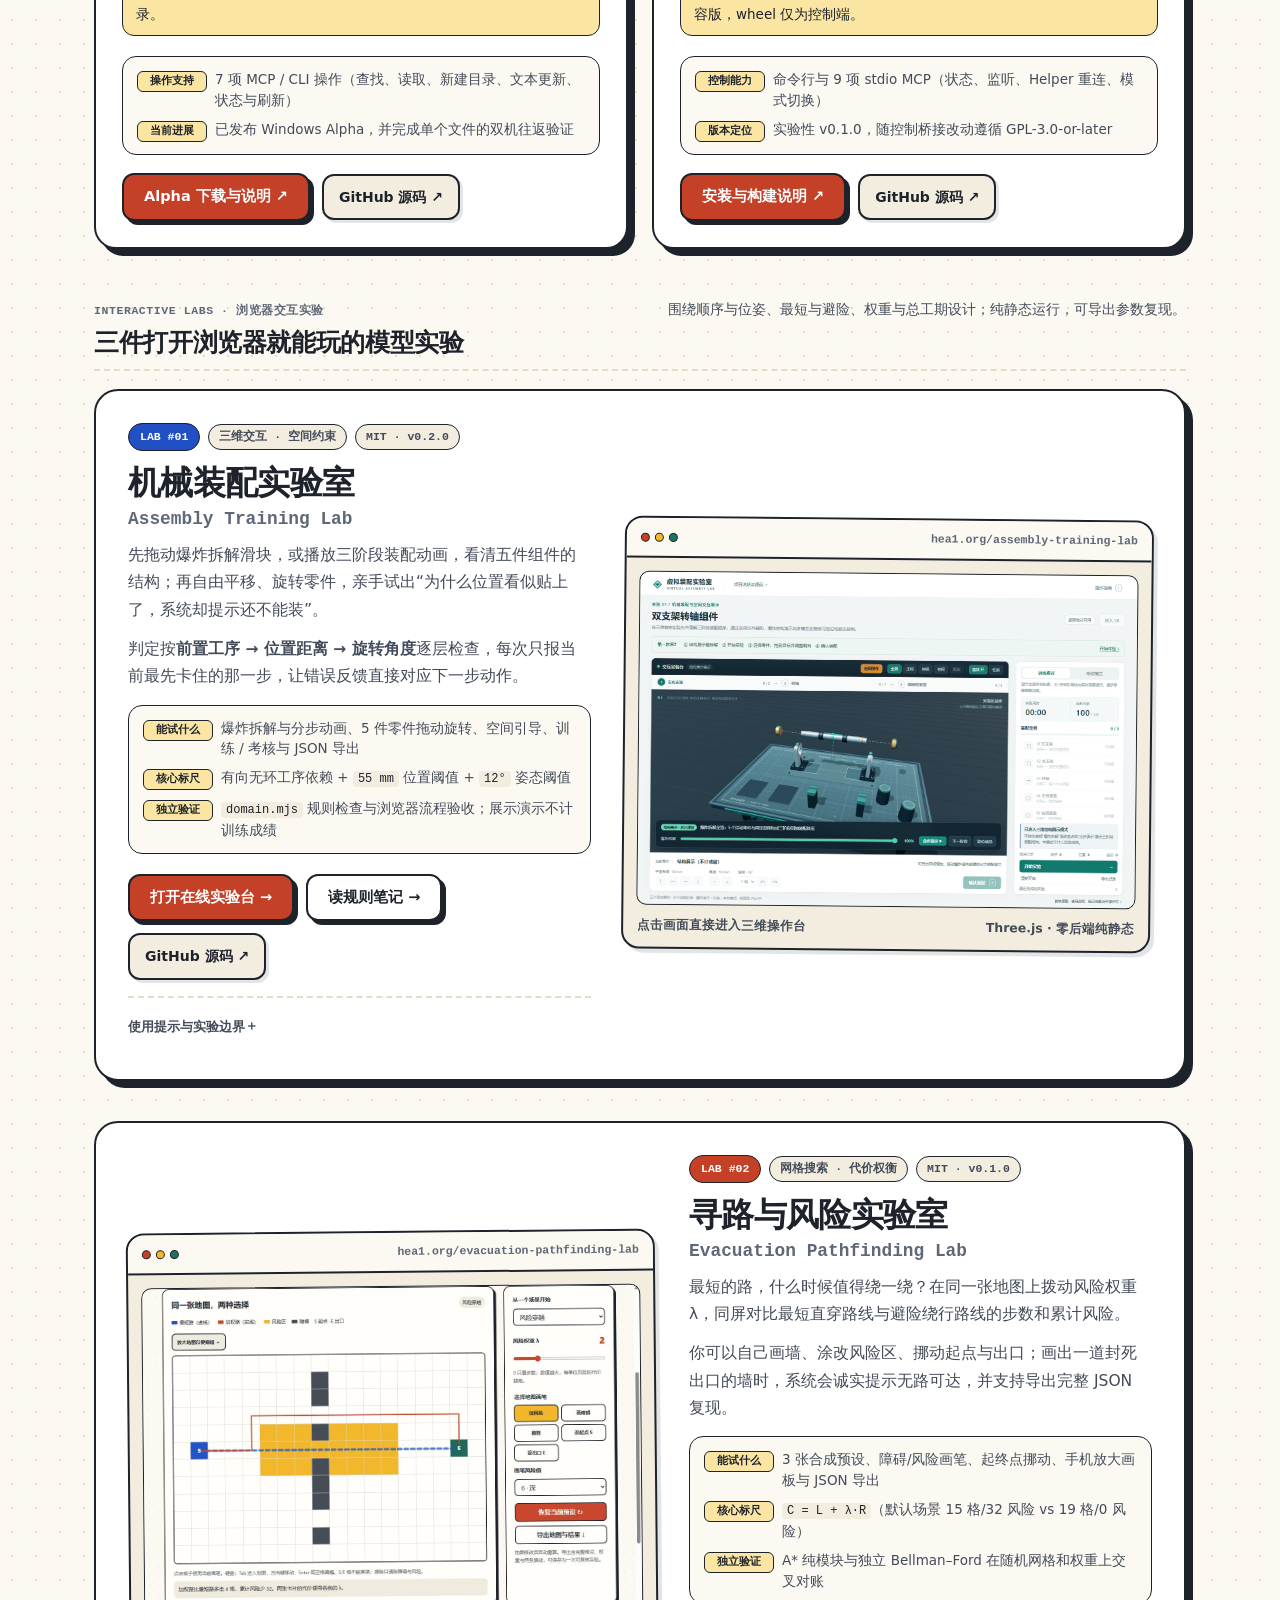
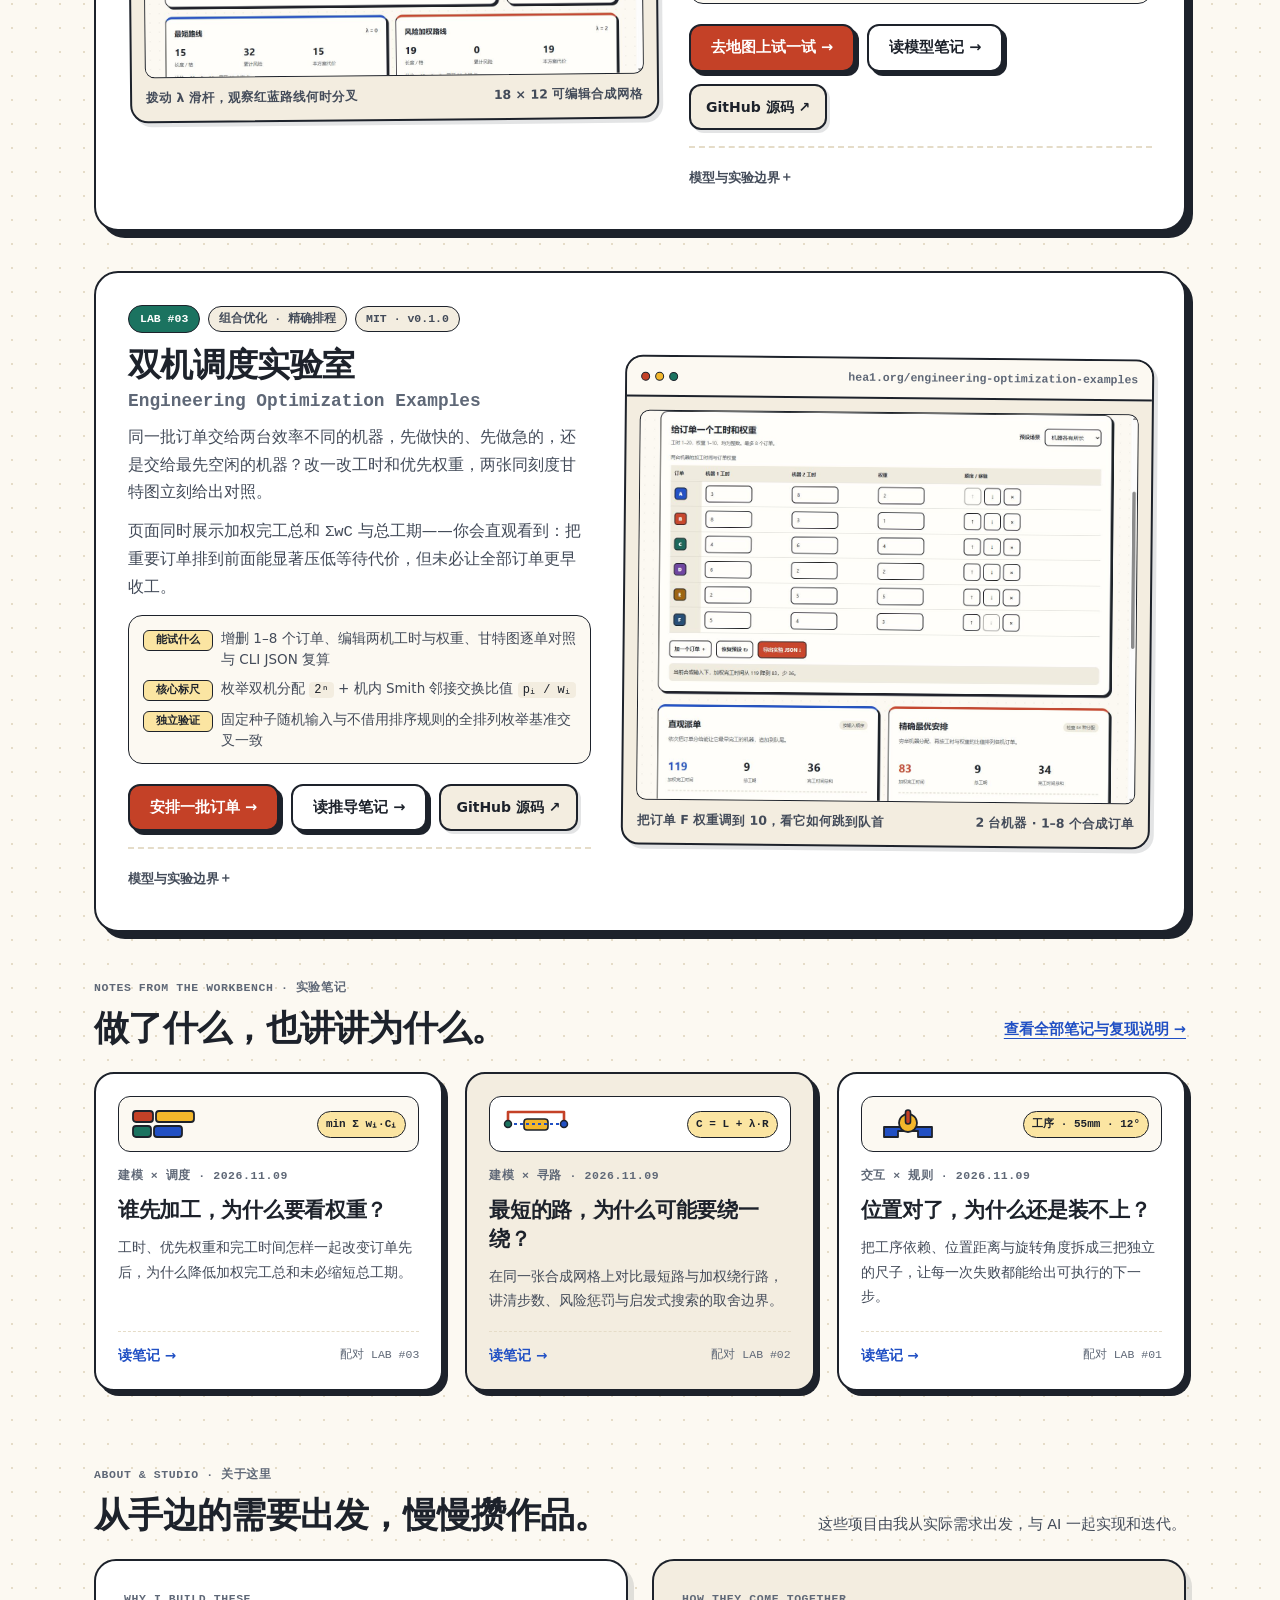
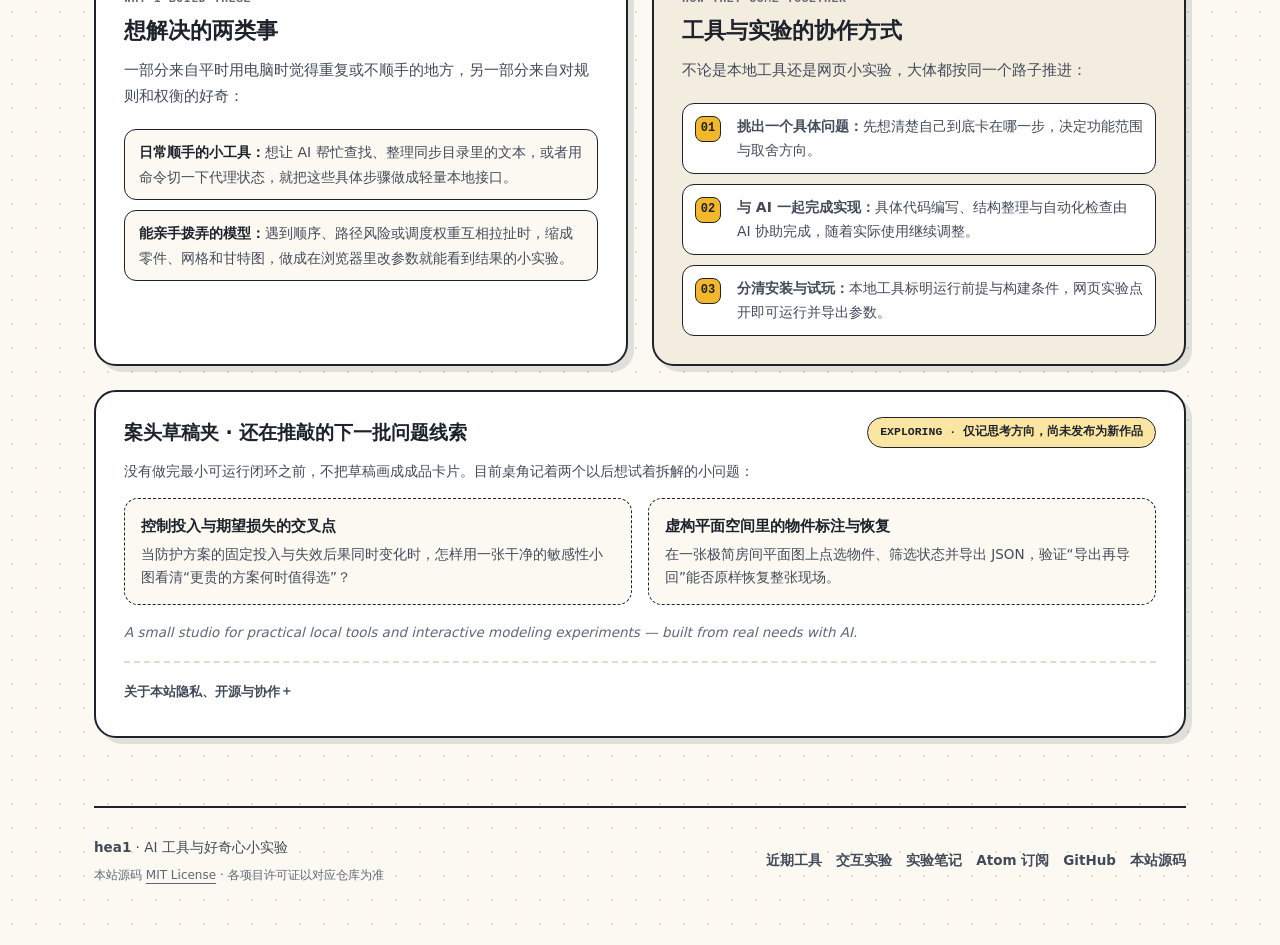
==== commit 7ed9f341: "Sync upgraded assembly lab preview and notes" ====
--- a/index.html
+++ b/index.html
@@ -399,11 +399,11 @@
               <div class="project-meta-top">
                 <span class="badge-num">LAB #01</span>
                 <span class="badge-kind">三维交互 · 空间约束</span>
-                <span class="badge-kind">MIT · v0.1.0</span>
+                <span class="badge-kind">MIT · v0.2.0</span>
               </div>
               <h4>机械装配实验室<span class="project-en">Assembly Training Lab</span></h4>
               <p>
-                把五个零件摆进桌面浏览器：自由平移位置、旋转朝向，亲手试出“为什么位置看似贴上了，系统却提示还不能装”。
+                先拖动爆炸拆解滑块，或播放三阶段装配动画，看清五件组件的结构；再自由平移、旋转零件，亲手试出“为什么位置看似贴上了，系统却提示还不能装”。
               </p>
               <p>
                 判定按<strong>前置工序 → 位置距离 → 旋转角度</strong>逐层检查，每次只报当前最先卡住的那一步，让错误反馈直接对应下一步动作。
@@ -412,7 +412,7 @@
               <div class="spec-list" aria-label="作品一规格速览">
                 <div class="spec-row">
                   <span class="spec-key">能试什么</span>
-                  <span class="spec-val">5 件支架/转轴/锁紧盖拖动旋转、训练与考核模式切换、JSON 成绩导出</span>
+                  <span class="spec-val">爆炸拆解与分步动画、5 件零件拖动旋转、空间引导、训练 / 考核与 JSON 导出</span>
                 </div>
                 <div class="spec-row">
                   <span class="spec-key">核心标尺</span>
@@ -420,7 +420,7 @@
                 </div>
                 <div class="spec-row">
                   <span class="spec-key">独立验证</span>
-                  <span class="spec-val"><code>domain.mjs</code> 纯规则与 Three.js 画面解耦并附自动检查</span>
+                  <span class="spec-val"><code>domain.mjs</code> 规则检查与浏览器流程验收；展示演示不计训练成绩</span>
                 </div>
               </div>
 
@@ -445,7 +445,7 @@
               </div>
               <div class="project-shot-body">
                 <a href="./assembly-training-lab/" aria-label="打开机械装配实验室在线演示">
-                  <img src="./assets/assembly.jpg" width="1425" height="1054" loading="lazy" decoding="async" alt="机械装配实验室画面：包含支架、转轴、锁紧盖等五个零件的三维操作台与右侧步骤提示面板">
+                  <img src="./assets/assembly.jpg" width="1440" height="960" loading="lazy" decoding="async" alt="新版机械装配实验室：金属零件、爆炸拆解滑块、三阶段展示与右侧装配任务面板">
                 </a>
               </div>
               <figcaption>
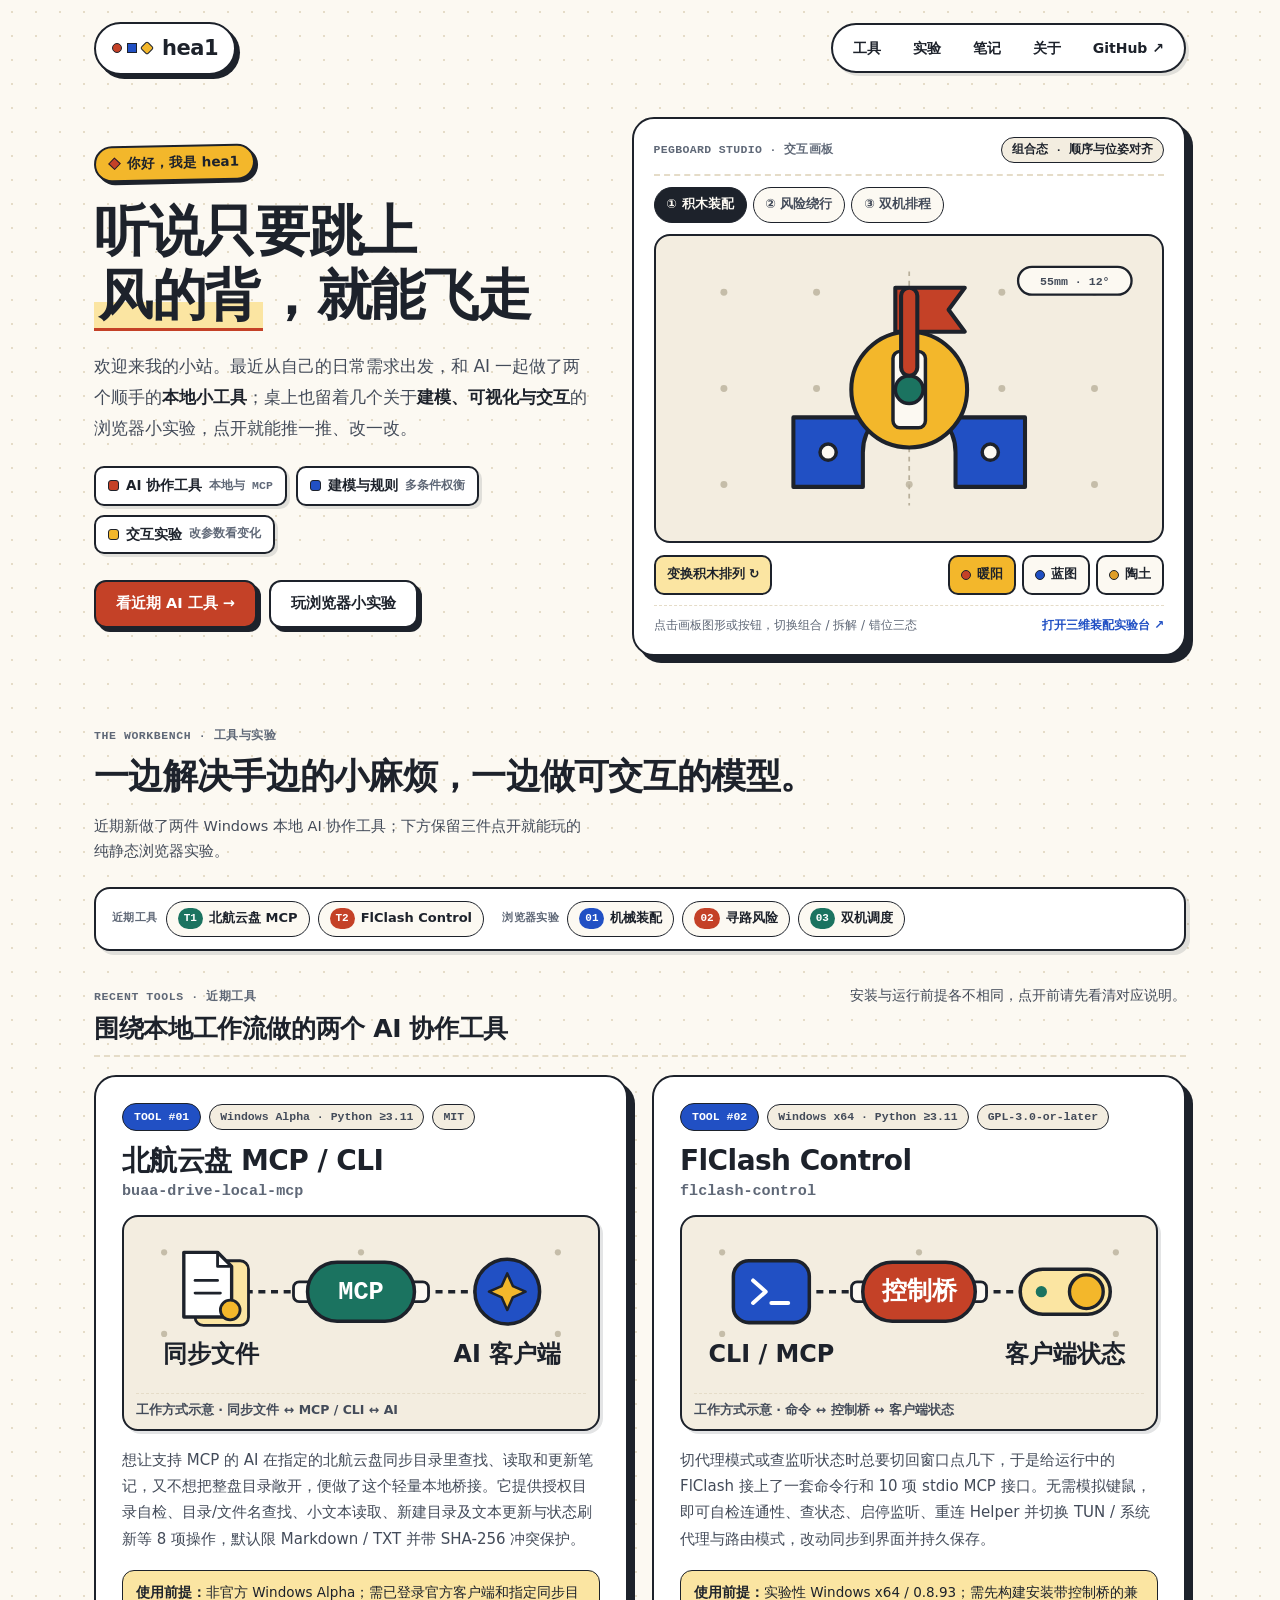
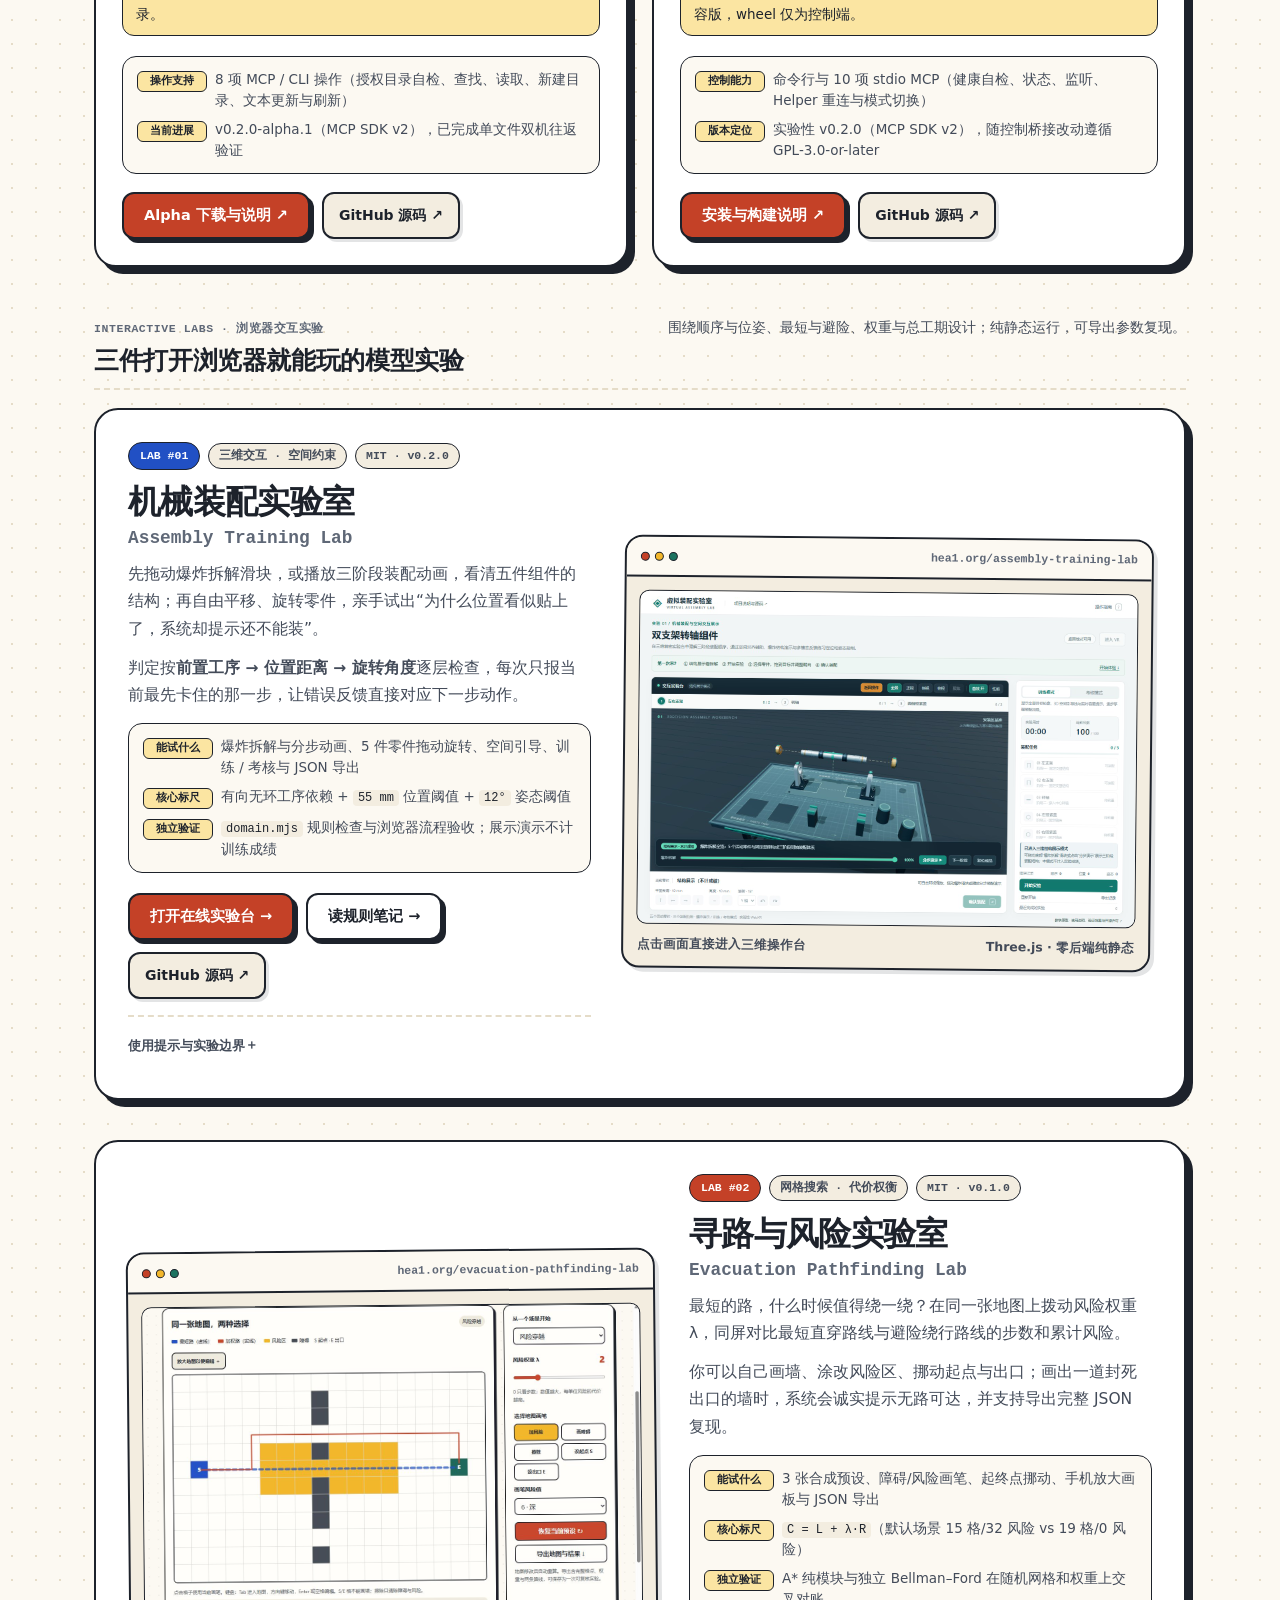
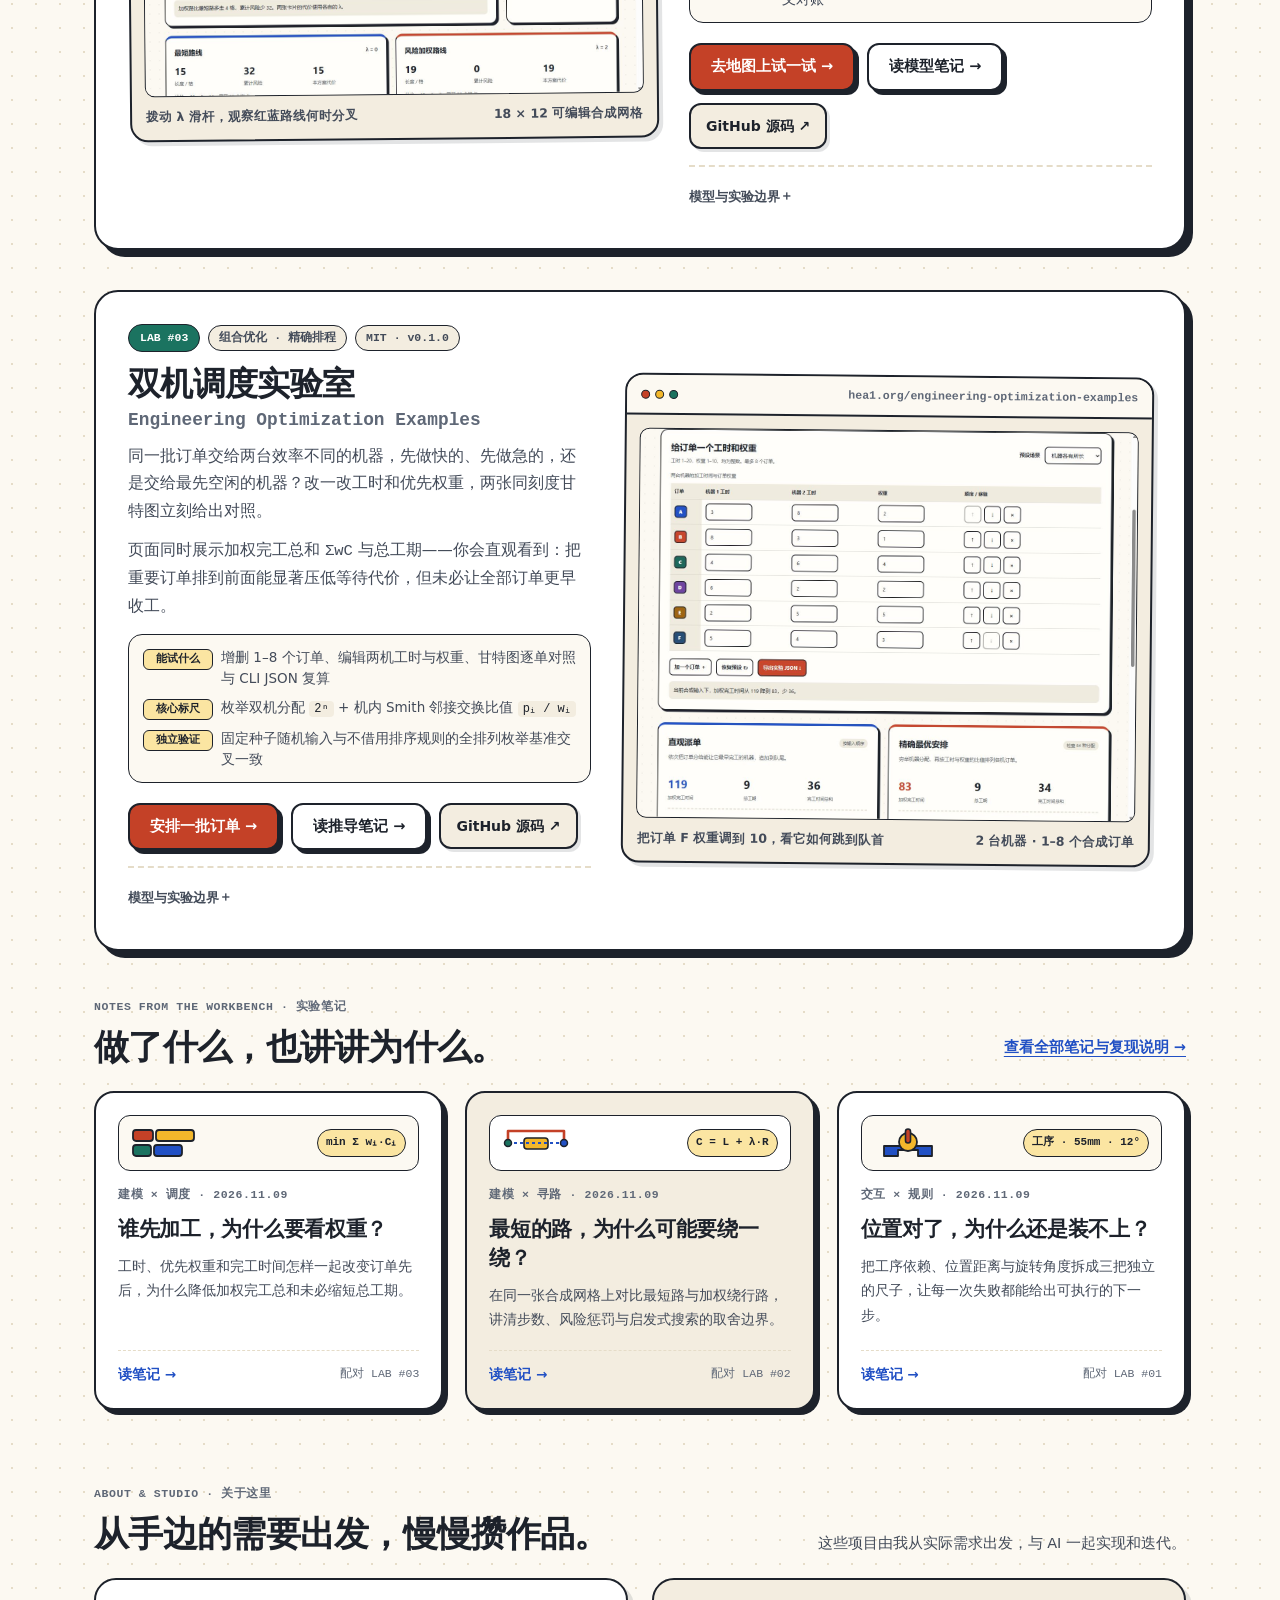
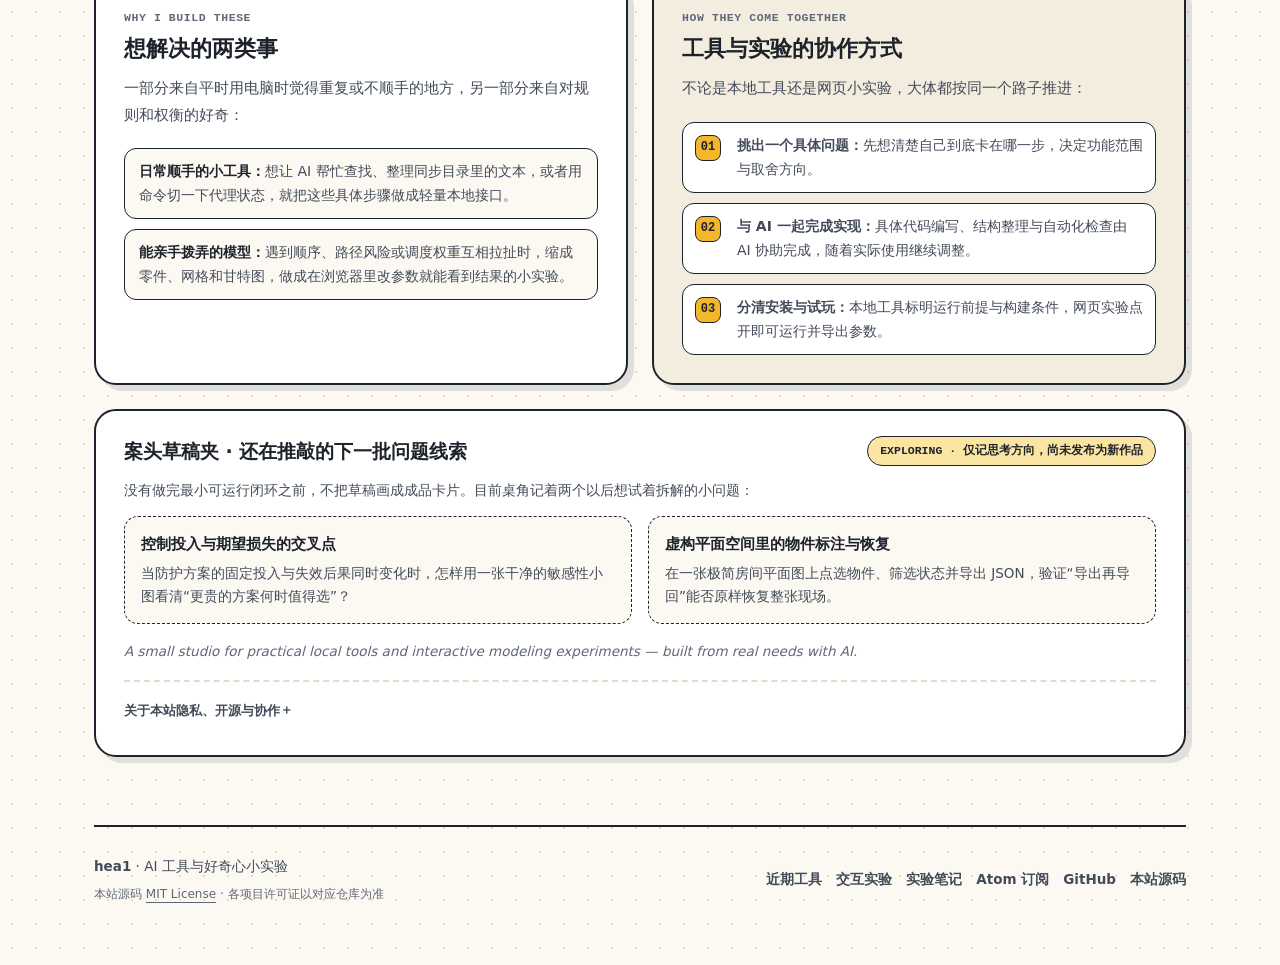
==== commit aa12b2d2: "docs(tools): sync MCP SDK v2 tool specs and v0.2.0 releases" ====
--- a/index.html
+++ b/index.html
@@ -258,7 +258,7 @@
             <article class="tool-card" id="tool-01">
               <div class="project-meta-top">
                 <span class="badge-num badge-num--tool-drive">TOOL #01</span>
-                <span class="badge-kind">Windows Alpha · Python ≥3.12</span>
+                <span class="badge-kind">Windows Alpha · Python ≥3.11</span>
                 <span class="badge-kind">MIT</span>
               </div>
               <h4>北航云盘 MCP / CLI<span class="project-en">buaa-drive-local-mcp</span></h4>
@@ -266,7 +266,7 @@
               <figure class="tool-diagram">
                 <svg viewBox="0 0 320 112" role="img" aria-labelledby="diag-drive-title diag-drive-desc">
                   <title id="diag-drive-title">北航云盘 MCP / CLI 工作方式示意</title>
-                  <desc id="diag-drive-desc">本地同步目录中的文本文件通过 MCP 或 CLI 提供的 7 项操作与 AI 客户端连接。</desc>
+                  <desc id="diag-drive-desc">本地同步目录中的文本文件通过 MCP 或 CLI 提供的 8 项操作与 AI 客户端连接。</desc>
                   <g fill="#c5bda9">
                     <circle cx="20" cy="18" r="2.2"/><circle cx="160" cy="18" r="2.2"/><circle cx="300" cy="18" r="2.2"/>
                     <circle cx="20" cy="76" r="2.2"/><circle cx="300" cy="76" r="2.2"/>
@@ -296,7 +296,7 @@
               </figure>
 
               <p>
-                想让支持 MCP 的 AI 在指定的北航云盘同步目录里查找、读取和更新笔记，又不想把整盘目录敞开，便做了这个轻量本地桥接。它提供目录/文件名查找、小文本读取、新建目录及文本更新与状态刷新等 7 项操作，支持 Markdown / TXT 与 SHA-256 冲突保护。
+                想让支持 MCP 的 AI 在指定的北航云盘同步目录里查找、读取和更新笔记，又不想把整盘目录敞开，便做了这个轻量本地桥接。它提供授权目录自检、目录/文件名查找、小文本读取、新建目录及文本更新与状态刷新等 8 项操作，默认限 Markdown / TXT 并带 SHA-256 冲突保护。
               </p>
 
               <div class="tool-prereq" role="note">
@@ -306,16 +306,16 @@
               <div class="spec-list" aria-label="北航云盘 MCP / CLI 要点">
                 <div class="spec-row">
                   <span class="spec-key">操作支持</span>
-                  <span class="spec-val">7 项 MCP / CLI 操作（查找、读取、新建目录、文本更新、状态与刷新）</span>
+                  <span class="spec-val">8 项 MCP / CLI 操作（授权目录自检、查找、读取、新建目录、文本更新与刷新）</span>
                 </div>
                 <div class="spec-row">
                   <span class="spec-key">当前进展</span>
-                  <span class="spec-val">已发布 Windows Alpha，并完成单个文件的双机往返验证</span>
+                  <span class="spec-val">v0.2.0-alpha.1（MCP SDK v2），已完成单文件双机往返验证</span>
                 </div>
               </div>
 
               <div class="cta-group">
-                <a class="btn-play" href="https://github.com/TH0RGOODMAN/buaa-drive-local-mcp/releases/tag/v0.1.0-alpha.1" rel="noopener">Alpha 下载与说明 ↗</a>
+                <a class="btn-play" href="https://github.com/TH0RGOODMAN/buaa-drive-local-mcp/releases/tag/v0.2.0-alpha.1" rel="noopener">Alpha 下载与说明 ↗</a>
                 <a class="btn-play ghost" href="https://github.com/TH0RGOODMAN/buaa-drive-local-mcp" rel="noopener">GitHub 源码 ↗</a>
               </div>
             </article>
@@ -359,7 +359,7 @@
               </figure>
 
               <p>
-                切代理模式或查监听状态时总要切回窗口点几下，于是给运行中的 FlClash 接上了一套命令行和 9 项 stdio MCP 接口。无需模拟键鼠，即可查状态、启停监听、重连 Helper 并切换 TUN / 系统代理与路由模式，改动同步到界面并持久保存。
+                切代理模式或查监听状态时总要切回窗口点几下，于是给运行中的 FlClash 接上了一套命令行和 10 项 stdio MCP 接口。无需模拟键鼠，即可自检连通性、查状态、启停监听、重连 Helper 并切换 TUN / 系统代理与路由模式，改动同步到界面并持久保存。
               </p>
 
               <div class="tool-prereq" role="note">
@@ -369,11 +369,11 @@
               <div class="spec-list" aria-label="FlClash Control 要点">
                 <div class="spec-row">
                   <span class="spec-key">控制能力</span>
-                  <span class="spec-val">命令行与 9 项 stdio MCP（状态、监听、Helper 重连、模式切换）</span>
+                  <span class="spec-val">命令行与 10 项 stdio MCP（健康自检、状态、监听、Helper 重连与模式切换）</span>
                 </div>
                 <div class="spec-row">
                   <span class="spec-key">版本定位</span>
-                  <span class="spec-val">实验性 v0.1.0，随控制桥接改动遵循 GPL-3.0-or-later</span>
+                  <span class="spec-val">实验性 v0.2.0（MCP SDK v2），随控制桥接改动遵循 GPL-3.0-or-later</span>
                 </div>
               </div>
 
